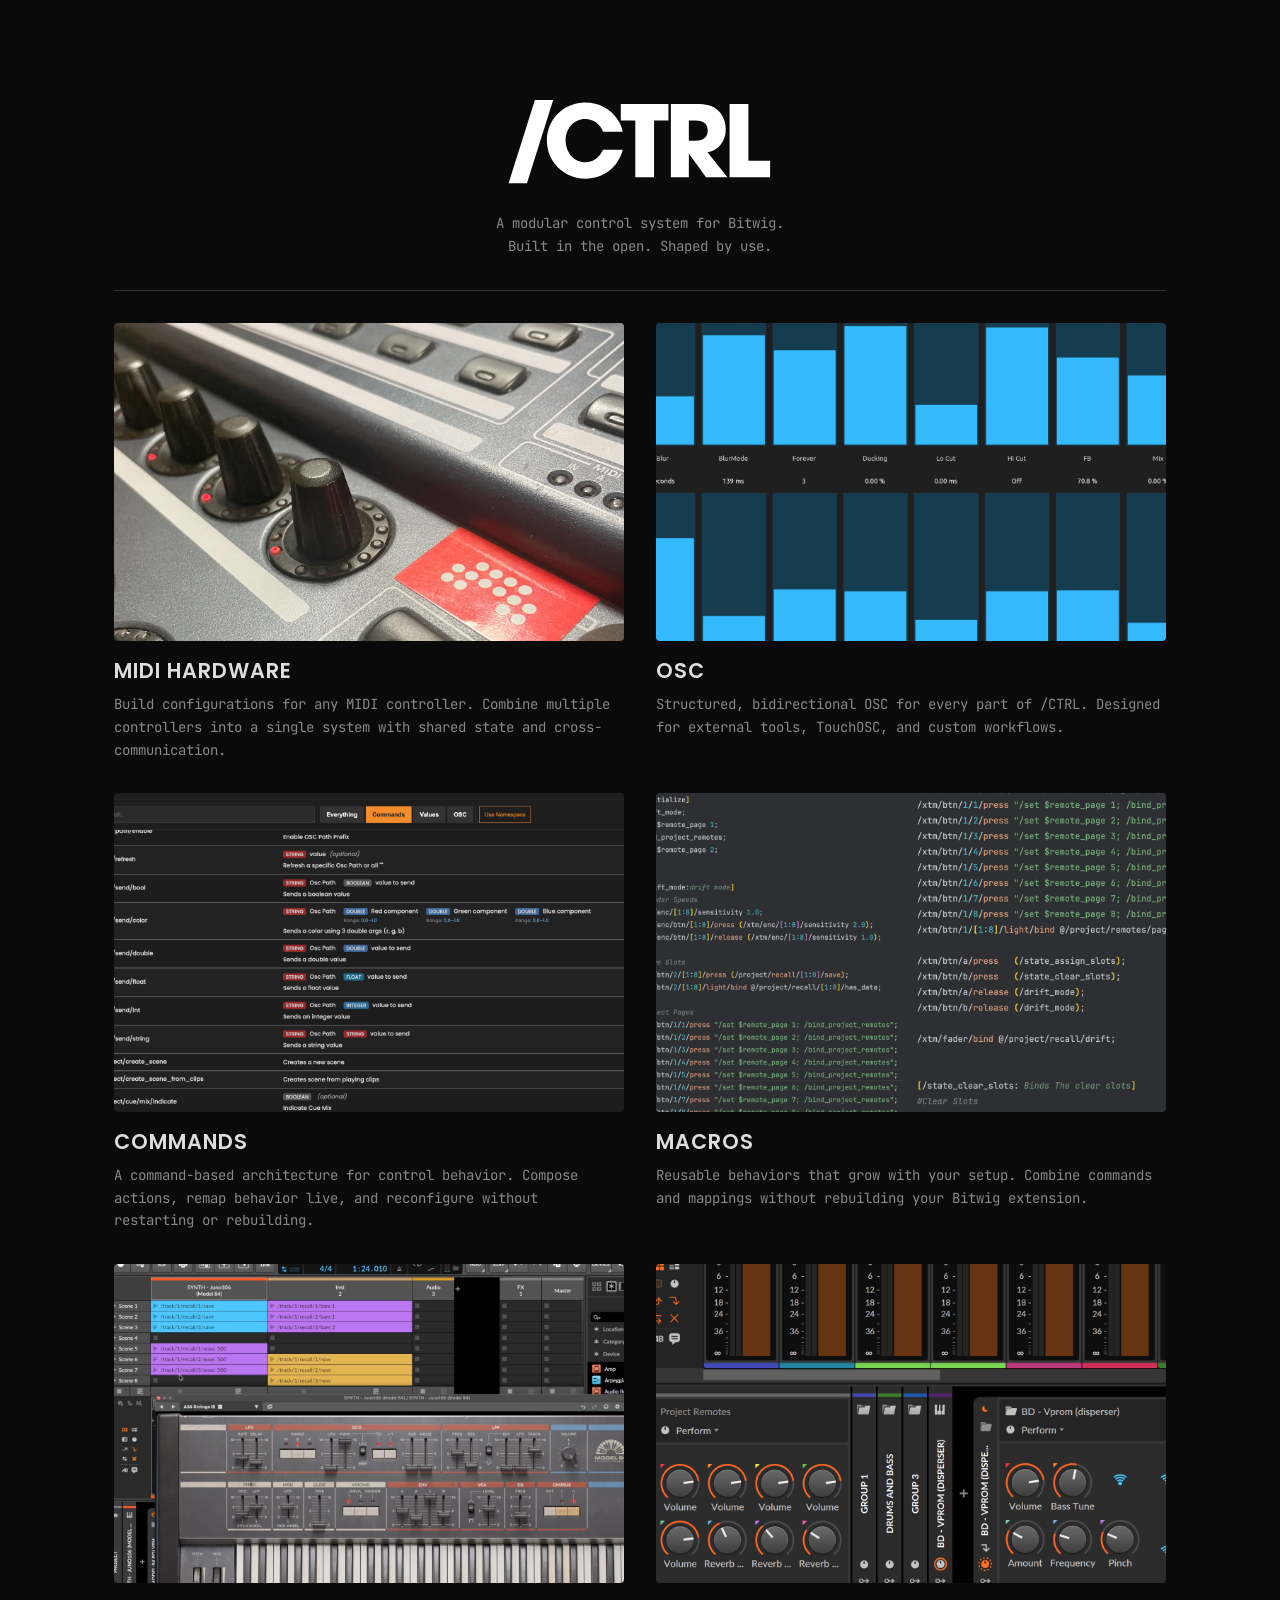
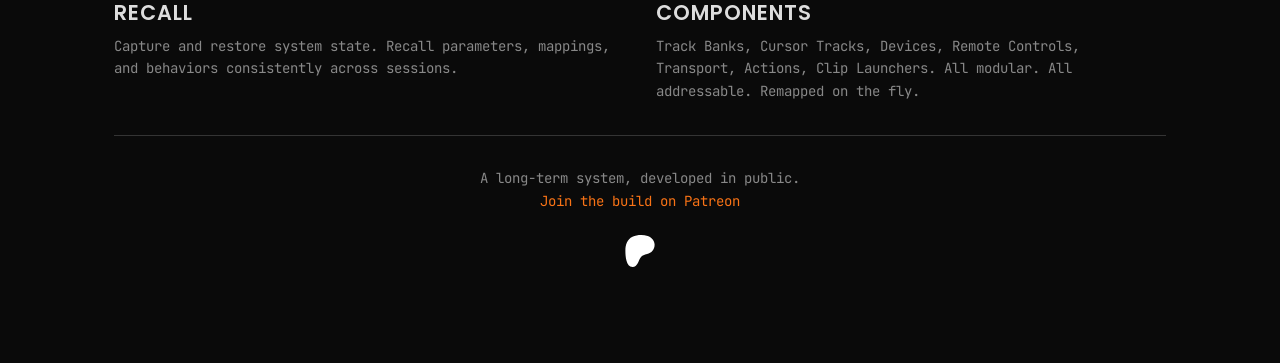
==== docs/index.html @ ca47bbb6 "Move static files to docs folder" ====
<!doctype html>
<html lang="en">
	<head>
		<meta charset="utf-8" />
		<meta name="viewport" content="width=device-width, initial-scale=1" />
		<link rel="preconnect" href="https://fonts.googleapis.com">
		<link rel="preconnect" href="https://fonts.gstatic.com" crossorigin>
		<link href="https://fonts.googleapis.com/css2?family=JetBrains+Mono:wght@400&family=Poppins:wght@400;700&display=swap" rel="stylesheet">
		
		<link href="./_app/immutable/assets/0.BFYLfzS0.css" rel="stylesheet">
		<link rel="modulepreload" href="./_app/immutable/entry/start.B3AaJqUc.js">
		<link rel="modulepreload" href="./_app/immutable/chunks/BJtmKoAq.js">
		<link rel="modulepreload" href="./_app/immutable/chunks/DKyLlUo6.js">
		<link rel="modulepreload" href="./_app/immutable/chunks/ggYbZXJn.js">
		<link rel="modulepreload" href="./_app/immutable/entry/app.CeIWWr6_.js">
		<link rel="modulepreload" href="./_app/immutable/chunks/DOIXGBV0.js">
		<link rel="modulepreload" href="./_app/immutable/chunks/DiFYJr2n.js">
		<link rel="modulepreload" href="./_app/immutable/chunks/CRG0MfNL.js">
		<link rel="modulepreload" href="./_app/immutable/chunks/ClfesHcf.js">
		<link rel="modulepreload" href="./_app/immutable/nodes/0.DWmbIWoF.js">
		<link rel="modulepreload" href="./_app/immutable/chunks/Bo4Nf0_d.js">
		<link rel="modulepreload" href="./_app/immutable/nodes/2.D8qHOzVO.js">
		<link rel="modulepreload" href="./_app/immutable/chunks/l8czJGcT.js"><!--ojxrft--><meta name="description" content="A powerful, modular Bitwig Extension and control system. Build custom MIDI configurations, OSC workflows, and macros. Built in the open."/> <meta name="keywords" content="Bitwig, Bitwig Extension, Bitwig Studio, MIDI, OSC, Controller"/> <meta name="robots" content="index, follow"/> <meta name="theme-color" content="#0a0a0a"/> <link rel="canonical" href="https://slashctrl.io"/> <link rel="icon" href="/favicon.ico" sizes="any"/> <link rel="icon" href="/icon.png" type="image/png"/> <link rel="apple-touch-icon" href="/icon-256.png"/> <link rel="manifest" href="/site.webmanifest"/> <meta property="og:type" content="website"/> <meta property="og:url" content="https://slashctrl.io"/> <meta property="og:title" content="/CTRL — Modular Bitwig Extension &amp; Control System"/> <meta property="og:description" content="A powerful, modular Bitwig Extension and control system. Build custom MIDI configurations, OSC workflows, and macros. Built in the open."/> <meta property="og:image" content="https://slashctrl.io/og-image.png"/> <meta property="og:site_name" content="/CTRL"/> <meta name="twitter:card" content="summary_large_image"/> <meta name="twitter:url" content="https://slashctrl.io"/> <meta name="twitter:title" content="/CTRL — Modular Bitwig Extension &amp; Control System"/> <meta name="twitter:description" content="A powerful, modular Bitwig Extension and control system. Build custom MIDI configurations, OSC workflows, and macros. Built in the open."/> <meta name="twitter:image" content="https://slashctrl.io/og-image.png"/> <!----><script type="application/ld+json">{"@context":"https://schema.org","@type":"SoftwareApplication","name":"/CTRL","url":"https://slashctrl.io","description":"A powerful, modular Bitwig Extension and control system. Build custom MIDI configurations, OSC workflows, and macros. Built in the open.","operatingSystem":"Windows, macOS, Linux","applicationCategory":"MultimediaApplication","softwareVersion":"1.0","keywords":"Bitwig, Bitwig Studio, Bitwig Extension, MIDI Controller, OSC, Music Production","offers":{"@type":"Offer","price":"0","priceCurrency":"USD"}}</script><!----><!----><title>/CTRL — Modular Bitwig Extension &amp; Control System</title>
	</head>
	<body data-sveltekit-preload-data="hover">
		<div style="display: contents"><!--[--><!--[--><!----><!----> <!----><main class="mx-auto min-h-screen max-w-[1600px] py-16"><section class="mx-auto w-full max-w-[1100px] px-6 py-8 text-center"><img src="data:image/svg+xml,%3c?xml%20version='1.0'%20encoding='UTF-8'%20standalone='no'?%3e%3c!DOCTYPE%20svg%20PUBLIC%20'-//W3C//DTD%20SVG%201.1//EN'%20'http://www.w3.org/Graphics/SVG/1.1/DTD/svg11.dtd'%3e%3csvg%20width='100%25'%20height='100%25'%20viewBox='0%200%201934%20660'%20version='1.1'%20xmlns='http://www.w3.org/2000/svg'%20xmlns:xlink='http://www.w3.org/1999/xlink'%20xml:space='preserve'%20xmlns:serif='http://www.serif.com/'%20style='fill-rule:evenodd;clip-rule:evenodd;stroke-linejoin:round;stroke-miterlimit:2;'%3e%3cg%20id='ctrl'%20transform='matrix(1,0,0,1,-155,-762)'%3e%3crect%20x='155'%20y='762'%20width='1934'%20height='660'%20style='fill:none;'/%3e%3cclipPath%20id='_clip1'%3e%3crect%20x='155'%20y='762'%20width='1934'%20height='660'/%3e%3c/clipPath%3e%3cg%20clip-path='url(%23_clip1)'%3e%3cg%20transform='matrix(2.08333,0,0,2.08333,0,-4929.17)'%3e%3cg%20transform='matrix(0.859557,0,0,0.293334,-3982.708595,2731.765971)'%3e%3crect%20x='4720'%20y='0'%20width='1080'%20height='1080'%20style='fill:none;'/%3e%3c/g%3e%3cg%20transform='matrix(1,0,0,1,-4720,2366)'%3e%3cg%20transform='matrix(14.224,0,0,14.224,1420.44,-5709.7)'%3e%3cg%3e%3cg%20transform='matrix(1,0,0,1,3.67081,-0.989088)'%3e%3cpath%20d='M245.176,429.057L240.76,429.057L234.4,449.217L238.84,449.217L245.176,429.057Z'%20style='fill:white;'/%3e%3c/g%3e%3cg%20transform='matrix(1,0,0,1,0.492127,0)'%3e%3cpath%20d='M265.168,440.169L260.416,440.169C259.624,441.921%20258.136,443.169%20256.144,443.169C253.24,443.169%20251.368,440.625%20251.368,437.889C251.368,435.153%20253.24,432.705%20256.12,432.705C258.112,432.705%20259.72,433.977%20260.416,435.801L265.168,435.801C265,434.769%20264.544,433.761%20263.968,432.897C262.192,430.209%20259.36,428.721%20256.144,428.721C250.984,428.721%20246.832,432.705%20246.832,437.913C246.832,443.121%20251.032,447.153%20256.192,447.153C260.488,447.153%20264.136,444.369%20265.168,440.169Z'%20style='fill:white;'/%3e%3c/g%3e%3cpath%20d='M276.712,433.041L276.712,429.057L265.192,429.057L265.192,433.041L268.696,433.041L268.696,446.817L273.232,446.817L273.232,433.041L276.712,433.041Z'%20style='fill:white;'/%3e%3cg%20transform='matrix(1,0,0,1,-0.281216,0)'%3e%3cpath%20d='M291.256,446.817L286.432,440.769C289.24,440.313%20290.848,437.913%20290.848,435.177C290.848,433.329%20290.128,431.505%20288.664,430.329C287.128,429.105%20285.064,429.057%20283.192,429.057L277.576,429.057L277.576,446.817L281.92,446.817L281.92,441.081L281.968,441.081L286.072,446.817L291.256,446.817ZM286.504,435.441C286.504,437.265%20285.232,437.985%20283.528,437.985L281.92,437.985L281.92,433.041L283.576,433.041C285.136,433.041%20286.504,433.689%20286.504,435.441Z'%20style='fill:white;'/%3e%3c/g%3e%3cg%20transform='matrix(1,0,0,1,-0.913951,0)'%3e%3cpath%20d='M302.2,446.817L302.2,442.833L296.944,442.833L296.944,429.057L292.408,429.057L292.408,446.817L302.2,446.817Z'%20style='fill:white;'/%3e%3c/g%3e%3c/g%3e%3c/g%3e%3c/g%3e%3c/g%3e%3c/g%3e%3c/g%3e%3c/svg%3e" alt="/CTRL Logo" class="mx-auto mb-6 h-auto w-[270px]"/> <h1 class="sr-only">/CTRL — Modular Bitwig Extension &amp; Control System</h1> <p class="font-body text-sm leading-relaxed">A modular control system for Bitwig.<br/>Built in the open. Shaped by use.</p><!----></section><!----> <div class="mx-auto max-w-[1100px] px-6"><hr class="border-0 border-t border-brand-text/20"/></div> <section class="mx-auto w-full max-w-[1100px] px-6 py-8 "><div class="grid grid-cols-1 items-start gap-10 sm:grid-cols-2 lg:gap-8"><div class="flex flex-col"><!--[--><div class="mb-4 aspect-16/10 overflow-hidden rounded bg-brand-bg/20"><img src="/_app/immutable/assets/hardware.DzaD0bWJ.png" alt="MIDI Hardware" class="h-full w-full object-cover object-center"/></div><!--]--> <h2 class="mb-2 font-heading text-2xl font-bold uppercase tracking-wider text-brand-text">MIDI Hardware</h2> <p class="font-body text-sm leading-relaxed text-brand-muted">Build configurations for any MIDI controller. Combine multiple controllers into a single system with shared state and cross-communication.</p></div><!----> <div class="flex flex-col"><!--[--><div class="mb-4 aspect-16/10 overflow-hidden rounded bg-brand-bg/20"><img src="/_app/immutable/assets/osc.UuarPjVk.png" alt="OSC" class="h-full w-full object-cover object-center"/></div><!--]--> <h2 class="mb-2 font-heading text-2xl font-bold uppercase tracking-wider text-brand-text">OSC</h2> <p class="font-body text-sm leading-relaxed text-brand-muted">Structured, bidirectional OSC for every part of /CTRL. Designed for external tools, TouchOSC, and custom workflows.</p></div><!----> <div class="flex flex-col"><!--[--><div class="mb-4 aspect-16/10 overflow-hidden rounded bg-brand-bg/20"><img src="/_app/immutable/assets/commands.BCtYHnZm.png" alt="Commands" class="h-full w-full object-cover object-center"/></div><!--]--> <h2 class="mb-2 font-heading text-2xl font-bold uppercase tracking-wider text-brand-text">Commands</h2> <p class="font-body text-sm leading-relaxed text-brand-muted">A command-based architecture for control behavior. Compose actions, remap behavior live, and reconfigure without restarting or rebuilding.</p></div><!----> <div class="flex flex-col"><!--[--><div class="mb-4 aspect-16/10 overflow-hidden rounded bg-brand-bg/20"><img src="/_app/immutable/assets/macros.CGVCI5qG.png" alt="Macros" class="h-full w-full object-cover object-center"/></div><!--]--> <h2 class="mb-2 font-heading text-2xl font-bold uppercase tracking-wider text-brand-text">Macros</h2> <p class="font-body text-sm leading-relaxed text-brand-muted">Reusable behaviors that grow with your setup. Combine commands and mappings without rebuilding your Bitwig extension.</p></div><!----> <div class="flex flex-col"><!--[--><div class="mb-4 aspect-16/10 overflow-hidden rounded bg-brand-bg/20"><img src="/_app/immutable/assets/recall.Bu1Wil9K.png" alt="Recall" class="h-full w-full object-cover object-center"/></div><!--]--> <h2 class="mb-2 font-heading text-2xl font-bold uppercase tracking-wider text-brand-text">Recall</h2> <p class="font-body text-sm leading-relaxed text-brand-muted">Capture and restore system state. Recall parameters, mappings, and behaviors consistently across sessions.</p></div><!----> <div class="flex flex-col"><!--[--><div class="mb-4 aspect-16/10 overflow-hidden rounded bg-brand-bg/20"><img src="/_app/immutable/assets/components.B3CpB1pT.png" alt="Components" class="h-full w-full object-cover object-center"/></div><!--]--> <h2 class="mb-2 font-heading text-2xl font-bold uppercase tracking-wider text-brand-text">Components</h2> <p class="font-body text-sm leading-relaxed text-brand-muted">Track Banks, Cursor Tracks, Devices, Remote Controls, Transport, Actions, Clip Launchers. All modular. All addressable. Remapped on the fly.</p></div><!----></div><!----></section><!----> <div class="mx-auto max-w-[1100px] px-6"><hr class="border-0 border-t border-brand-text/20"/></div> <section class="mx-auto w-full max-w-[1100px] px-6 py-8 text-center"><p class="mb-4 text-sm">A long-term system, developed in public.</p> <a href="https://www.patreon.com/c/slashctrl" target="_blank" rel="noopener noreferrer" class="inline-flex flex-col items-center gap-6 text-sm text-brand-accent transition-opacity hover:opacity-80">Join the build on Patreon <img src="data:image/svg+xml,%3c?xml%20version='1.0'%20encoding='utf-8'?%3e%3c!--%20Generator:%20Adobe%20Illustrator%2027.4.0,%20SVG%20Export%20Plug-In%20.%20SVG%20Version:%206.00%20Build%200)%20--%3e%3csvg%20version='1.1'%20id='Layer_1'%20xmlns='http://www.w3.org/2000/svg'%20xmlns:xlink='http://www.w3.org/1999/xlink'%20x='0px'%20y='0px'%20viewBox='0%200%201080%201080'%20style='enable-background:new%200%200%201080%201080;'%20xml:space='preserve'%3e%3cstyle%20type='text/css'%3e%20.st0{fill:%23FFFFFF;}%20%3c/style%3e%3cpath%20class='st0'%20d='M1033.05,324.45c-0.19-137.9-107.59-250.92-233.6-291.7c-156.48-50.64-362.86-43.3-512.28,27.2%20C106.07,145.41,49.18,332.61,47.06,519.31c-1.74,153.5,13.58,557.79,241.62,560.67c169.44,2.15,194.67-216.18,273.07-321.33%20c55.78-74.81,127.6-95.94,216.01-117.82C929.71,603.22,1033.27,483.3,1033.05,324.45z'/%3e%3c/svg%3e" alt="" class="h-auto w-8"/></a><!----></section><!----></main><!----><!----><!----><!--]--> <!--[!--><!--]--><!--]-->
			
			<script>
				{
					__sveltekit_fs4z3l = {
						base: new URL(".", location).pathname.slice(0, -1)
					};

					const element = document.currentScript.parentElement;

					Promise.all([
						import("./_app/immutable/entry/start.B3AaJqUc.js"),
						import("./_app/immutable/entry/app.CeIWWr6_.js")
					]).then(([kit, app]) => {
						kit.start(app, element, {
							node_ids: [0, 2],
							data: [null,null],
							form: null,
							error: null
						});
					});
				}
			</script>
		</div>
	</body>
</html>
---- docs/_app/immutable/assets/0.BFYLfzS0.css ----
@import"https://fonts.googleapis.com/css2?family=Poppins:wght@400;700&display=swap";@layer components;@layer properties{@supports (((-webkit-hyphens:none)) and (not (margin-trim:inline))) or ((-moz-orient:inline) and (not (color:rgb(from red r g b)))){*,:before,:after,::backdrop{--tw-rotate-x:initial;--tw-rotate-y:initial;--tw-rotate-z:initial;--tw-skew-x:initial;--tw-skew-y:initial;--tw-border-style:solid;--tw-leading:initial;--tw-font-weight:initial;--tw-tracking:initial}}}@layer theme{:root,:host{--font-sans:ui-sans-serif,system-ui,sans-serif,"Apple Color Emoji","Segoe UI Emoji","Segoe UI Symbol","Noto Color Emoji";--font-mono:ui-monospace,SFMono-Regular,Menlo,Monaco,Consolas,"Liberation Mono","Courier New",monospace;--spacing:.25rem;--text-sm:.875rem;--text-sm--line-height:calc(1.25/.875);--text-2xl:1.5rem;--text-2xl--line-height:calc(2/1.5);--font-weight-bold:700;--tracking-wider:.05em;--leading-relaxed:1.625;--default-transition-duration:.15s;--default-transition-timing-function:cubic-bezier(.4,0,.2,1);--default-font-family:var(--font-sans);--default-mono-font-family:var(--font-mono);--color-brand-bg:#0a0a0a;--color-brand-text:#ddd;--color-brand-muted:#888;--color-brand-accent:#f97316;--font-heading:"Poppins",sans-serif;--font-body:"JetBrains Mono",monospace}}@layer base{*,:after,:before,::backdrop{box-sizing:border-box;border:0 solid;margin:0;padding:0}::file-selector-button{box-sizing:border-box;border:0 solid;margin:0;padding:0}html,:host{-webkit-text-size-adjust:100%;tab-size:4;line-height:1.5;font-family:var(--default-font-family,ui-sans-serif,system-ui,sans-serif,"Apple Color Emoji","Segoe UI Emoji","Segoe UI Symbol","Noto Color Emoji");font-feature-settings:var(--default-font-feature-settings,normal);font-variation-settings:var(--default-font-variation-settings,normal);-webkit-tap-highlight-color:transparent}hr{height:0;color:inherit;border-top-width:1px}abbr:where([title]){-webkit-text-decoration:underline dotted;text-decoration:underline dotted}h1,h2,h3,h4,h5,h6{font-size:inherit;font-weight:inherit}a{color:inherit;-webkit-text-decoration:inherit;text-decoration:inherit}b,strong{font-weight:bolder}code,kbd,samp,pre{font-family:var(--default-mono-font-family,ui-monospace,SFMono-Regular,Menlo,Monaco,Consolas,"Liberation Mono","Courier New",monospace);font-feature-settings:var(--default-mono-font-feature-settings,normal);font-variation-settings:var(--default-mono-font-variation-settings,normal);font-size:1em}small{font-size:80%}sub,sup{vertical-align:baseline;font-size:75%;line-height:0;position:relative}sub{bottom:-.25em}sup{top:-.5em}table{text-indent:0;border-color:inherit;border-collapse:collapse}:-moz-focusring{outline:auto}progress{vertical-align:baseline}summary{display:list-item}ol,ul,menu{list-style:none}img,svg,video,canvas,audio,iframe,embed,object{vertical-align:middle;display:block}img,video{max-width:100%;height:auto}button,input,select,optgroup,textarea{font:inherit;font-feature-settings:inherit;font-variation-settings:inherit;letter-spacing:inherit;color:inherit;opacity:1;background-color:#0000;border-radius:0}::file-selector-button{font:inherit;font-feature-settings:inherit;font-variation-settings:inherit;letter-spacing:inherit;color:inherit;opacity:1;background-color:#0000;border-radius:0}:where(select:is([multiple],[size])) optgroup{font-weight:bolder}:where(select:is([multiple],[size])) optgroup option{padding-inline-start:20px}::file-selector-button{margin-inline-end:4px}::placeholder{opacity:1}@supports (not ((-webkit-appearance:-apple-pay-button))) or (contain-intrinsic-size:1px){::placeholder{color:currentColor}@supports (color:color-mix(in lab,red,red)){::placeholder{color:color-mix(in oklab,currentcolor 50%,transparent)}}}textarea{resize:vertical}::-webkit-search-decoration{-webkit-appearance:none}::-webkit-date-and-time-value{min-height:1lh;text-align:inherit}::-webkit-datetime-edit{display:inline-flex}::-webkit-datetime-edit-fields-wrapper{padding:0}::-webkit-datetime-edit{padding-block:0}::-webkit-datetime-edit-year-field{padding-block:0}::-webkit-datetime-edit-month-field{padding-block:0}::-webkit-datetime-edit-day-field{padding-block:0}::-webkit-datetime-edit-hour-field{padding-block:0}::-webkit-datetime-edit-minute-field{padding-block:0}::-webkit-datetime-edit-second-field{padding-block:0}::-webkit-datetime-edit-millisecond-field{padding-block:0}::-webkit-datetime-edit-meridiem-field{padding-block:0}::-webkit-calendar-picker-indicator{line-height:1}:-moz-ui-invalid{box-shadow:none}button,input:where([type=button],[type=reset],[type=submit]){appearance:button}::file-selector-button{appearance:button}::-webkit-inner-spin-button{height:auto}::-webkit-outer-spin-button{height:auto}[hidden]:where(:not([hidden=until-found])){display:none!important}}@layer utilities{.sr-only{clip-path:inset(50%);white-space:nowrap;border-width:0;width:1px;height:1px;margin:-1px;padding:0;position:absolute;overflow:hidden}.static{position:static}.mx-auto{margin-inline:auto}.mb-2{margin-bottom:calc(var(--spacing)*2)}.mb-4{margin-bottom:calc(var(--spacing)*4)}.mb-6{margin-bottom:calc(var(--spacing)*6)}.contents{display:contents}.flex{display:flex}.grid{display:grid}.inline-flex{display:inline-flex}.aspect-16\/10{aspect-ratio:16/10}.h-auto{height:auto}.h-full{height:100%}.min-h-screen{min-height:100vh}.w-8{width:calc(var(--spacing)*8)}.w-\[270px\]{width:270px}.w-full{width:100%}.max-w-\[1100px\]{max-width:1100px}.max-w-\[1600px\]{max-width:1600px}.grow{flex-grow:1}.transform{transform:var(--tw-rotate-x,)var(--tw-rotate-y,)var(--tw-rotate-z,)var(--tw-skew-x,)var(--tw-skew-y,)}.grid-cols-1{grid-template-columns:repeat(1,minmax(0,1fr))}.flex-col{flex-direction:column}.items-center{align-items:center}.items-start{align-items:flex-start}.gap-6{gap:calc(var(--spacing)*6)}.gap-10{gap:calc(var(--spacing)*10)}.overflow-hidden{overflow:hidden}.rounded{border-radius:.25rem}.border-0{border-style:var(--tw-border-style);border-width:0}.border-t{border-top-style:var(--tw-border-style);border-top-width:1px}.border-brand-text\/20{border-color:#ddd3}@supports (color:color-mix(in lab,red,red)){.border-brand-text\/20{border-color:color-mix(in oklab,var(--color-brand-text)20%,transparent)}}.bg-brand-bg\/20{background-color:#0a0a0a33}@supports (color:color-mix(in lab,red,red)){.bg-brand-bg\/20{background-color:color-mix(in oklab,var(--color-brand-bg)20%,transparent)}}.object-cover{object-fit:cover}.object-center{object-position:center}.px-6{padding-inline:calc(var(--spacing)*6)}.py-8{padding-block:calc(var(--spacing)*8)}.py-16{padding-block:calc(var(--spacing)*16)}.text-center{text-align:center}.font-body{font-family:var(--font-body)}.font-heading{font-family:var(--font-heading)}.text-2xl{font-size:var(--text-2xl);line-height:var(--tw-leading,var(--text-2xl--line-height))}.text-sm{font-size:var(--text-sm);line-height:var(--tw-leading,var(--text-sm--line-height))}.leading-relaxed{--tw-leading:var(--leading-relaxed);line-height:var(--leading-relaxed)}.font-bold{--tw-font-weight:var(--font-weight-bold);font-weight:var(--font-weight-bold)}.tracking-wider{--tw-tracking:var(--tracking-wider);letter-spacing:var(--tracking-wider)}.text-brand-accent{color:var(--color-brand-accent)}.text-brand-muted{color:var(--color-brand-muted)}.text-brand-text{color:var(--color-brand-text)}.uppercase{text-transform:uppercase}.transition-opacity{transition-property:opacity;transition-timing-function:var(--tw-ease,var(--default-transition-timing-function));transition-duration:var(--tw-duration,var(--default-transition-duration))}@media(hover:hover){.hover\:opacity-80:hover{opacity:.8}}@media(min-width:40rem){.sm\:grid-cols-2{grid-template-columns:repeat(2,minmax(0,1fr))}}@media(min-width:64rem){.lg\:gap-8{gap:calc(var(--spacing)*8)}}}*{box-sizing:border-box}html{background-color:var(--color-brand-bg);color:var(--color-brand-text);font-family:var(--font-body);color-scheme:dark;font-size:16px;line-height:1.6}::-webkit-scrollbar{width:10px}::-webkit-scrollbar-track{background:var(--color-brand-bg)}::-webkit-scrollbar-thumb{border:2px solid var(--color-brand-bg);background:#333;border-radius:10px}::-webkit-scrollbar-thumb:hover{background:var(--color-brand-accent)}body{min-height:100vh;margin:0;padding:0}h1,h2,h3{font-family:var(--font-heading);color:var(--color-brand-text);margin:0 0 .5rem;font-weight:600}h1{font-size:2rem}h2{font-size:1.3rem}.subheading{font-family:var(--font-heading);color:var(--color-brand-muted);font-size:.8rem;font-weight:400}p{font-family:var(--font-body);color:var(--color-brand-muted);margin:0;font-size:.875rem}a{font-family:var(--font-body);color:var(--color-brand-accent);text-decoration:none;transition:opacity .2s}a:hover{opacity:.8}@property --tw-rotate-x{syntax:"*";inherits:false}@property --tw-rotate-y{syntax:"*";inherits:false}@property --tw-rotate-z{syntax:"*";inherits:false}@property --tw-skew-x{syntax:"*";inherits:false}@property --tw-skew-y{syntax:"*";inherits:false}@property --tw-border-style{syntax:"*";inherits:false;initial-value:solid}@property --tw-leading{syntax:"*";inherits:false}@property --tw-font-weight{syntax:"*";inherits:false}@property --tw-tracking{syntax:"*";inherits:false}
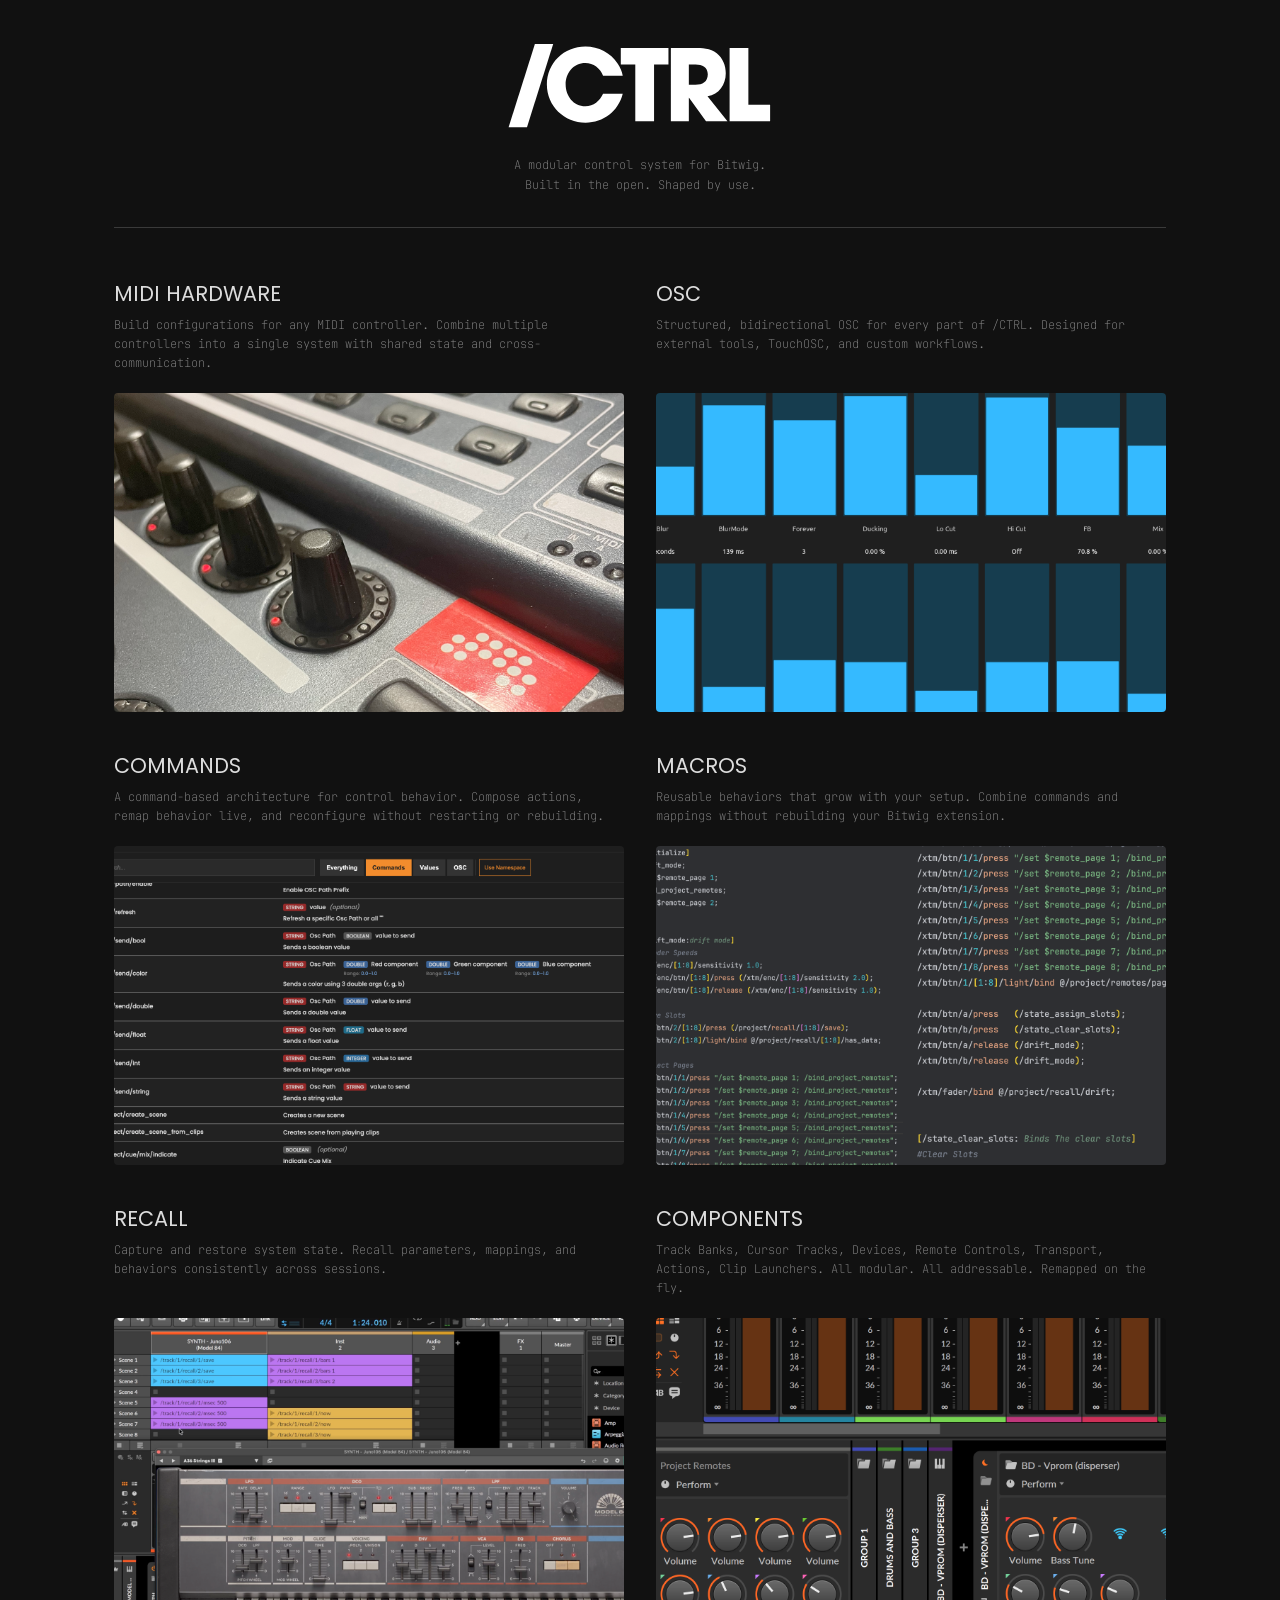
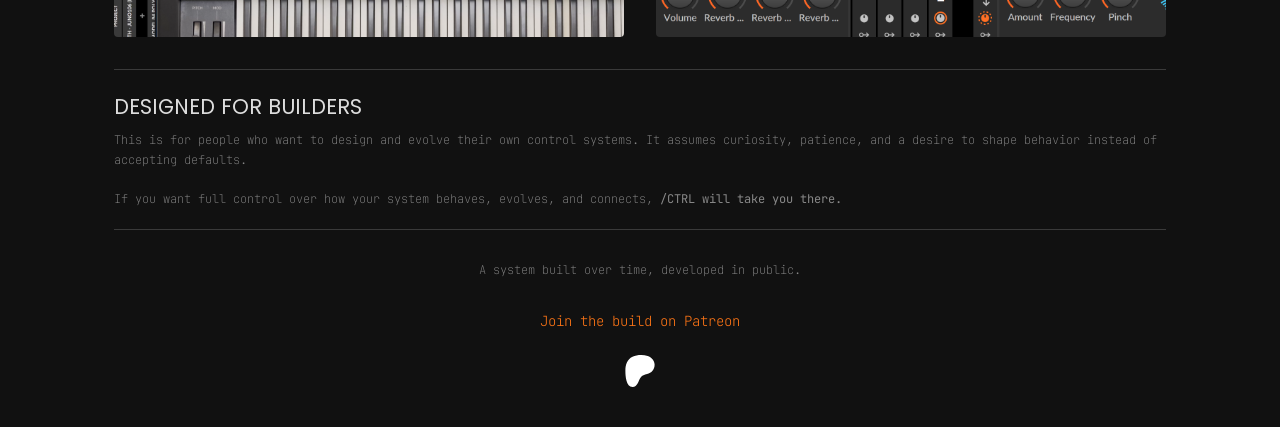
==== commit 4a2f1345: "Update site" ====
--- a/docs/index.html
+++ b/docs/index.html
@@ -7,35 +7,36 @@
 		<link rel="preconnect" href="https://fonts.gstatic.com" crossorigin>
 		<link href="https://fonts.googleapis.com/css2?family=JetBrains+Mono:wght@400&family=Poppins:wght@400;700&display=swap" rel="stylesheet">
 		
-		<link href="./_app/immutable/assets/0.BFYLfzS0.css" rel="stylesheet">
-		<link rel="modulepreload" href="./_app/immutable/entry/start.B3AaJqUc.js">
-		<link rel="modulepreload" href="./_app/immutable/chunks/BJtmKoAq.js">
-		<link rel="modulepreload" href="./_app/immutable/chunks/DKyLlUo6.js">
-		<link rel="modulepreload" href="./_app/immutable/chunks/ggYbZXJn.js">
-		<link rel="modulepreload" href="./_app/immutable/entry/app.CeIWWr6_.js">
-		<link rel="modulepreload" href="./_app/immutable/chunks/DOIXGBV0.js">
-		<link rel="modulepreload" href="./_app/immutable/chunks/DiFYJr2n.js">
-		<link rel="modulepreload" href="./_app/immutable/chunks/CRG0MfNL.js">
-		<link rel="modulepreload" href="./_app/immutable/chunks/ClfesHcf.js">
-		<link rel="modulepreload" href="./_app/immutable/nodes/0.DWmbIWoF.js">
-		<link rel="modulepreload" href="./_app/immutable/chunks/Bo4Nf0_d.js">
-		<link rel="modulepreload" href="./_app/immutable/nodes/2.D8qHOzVO.js">
-		<link rel="modulepreload" href="./_app/immutable/chunks/l8czJGcT.js"><!--ojxrft--><meta name="description" content="A powerful, modular Bitwig Extension and control system. Build custom MIDI configurations, OSC workflows, and macros. Built in the open."/> <meta name="keywords" content="Bitwig, Bitwig Extension, Bitwig Studio, MIDI, OSC, Controller"/> <meta name="robots" content="index, follow"/> <meta name="theme-color" content="#0a0a0a"/> <link rel="canonical" href="https://slashctrl.io"/> <link rel="icon" href="/favicon.ico" sizes="any"/> <link rel="icon" href="/icon.png" type="image/png"/> <link rel="apple-touch-icon" href="/icon-256.png"/> <link rel="manifest" href="/site.webmanifest"/> <meta property="og:type" content="website"/> <meta property="og:url" content="https://slashctrl.io"/> <meta property="og:title" content="/CTRL — Modular Bitwig Extension &amp; Control System"/> <meta property="og:description" content="A powerful, modular Bitwig Extension and control system. Build custom MIDI configurations, OSC workflows, and macros. Built in the open."/> <meta property="og:image" content="https://slashctrl.io/og-image.png"/> <meta property="og:site_name" content="/CTRL"/> <meta name="twitter:card" content="summary_large_image"/> <meta name="twitter:url" content="https://slashctrl.io"/> <meta name="twitter:title" content="/CTRL — Modular Bitwig Extension &amp; Control System"/> <meta name="twitter:description" content="A powerful, modular Bitwig Extension and control system. Build custom MIDI configurations, OSC workflows, and macros. Built in the open."/> <meta name="twitter:image" content="https://slashctrl.io/og-image.png"/> <!----><script type="application/ld+json">{"@context":"https://schema.org","@type":"SoftwareApplication","name":"/CTRL","url":"https://slashctrl.io","description":"A powerful, modular Bitwig Extension and control system. Build custom MIDI configurations, OSC workflows, and macros. Built in the open.","operatingSystem":"Windows, macOS, Linux","applicationCategory":"MultimediaApplication","softwareVersion":"1.0","keywords":"Bitwig, Bitwig Studio, Bitwig Extension, MIDI Controller, OSC, Music Production","offers":{"@type":"Offer","price":"0","priceCurrency":"USD"}}</script><!----><!----><title>/CTRL — Modular Bitwig Extension &amp; Control System</title>
+		<link href="./_app/immutable/assets/0.DY-80MP5.css" rel="stylesheet">
+		<link rel="modulepreload" href="./_app/immutable/entry/start.eTbQJSJJ.js">
+		<link rel="modulepreload" href="./_app/immutable/chunks/CTUNSFbz.js">
+		<link rel="modulepreload" href="./_app/immutable/chunks/NoLwIR5m.js">
+		<link rel="modulepreload" href="./_app/immutable/chunks/FmPlPbC_.js">
+		<link rel="modulepreload" href="./_app/immutable/entry/app.i_gn7NRt.js">
+		<link rel="modulepreload" href="./_app/immutable/chunks/oYppha5U.js">
+		<link rel="modulepreload" href="./_app/immutable/chunks/DLFKDGEV.js">
+		<link rel="modulepreload" href="./_app/immutable/chunks/LdeYL2Dk.js">
+		<link rel="modulepreload" href="./_app/immutable/chunks/CLUBxDy8.js">
+		<link rel="modulepreload" href="./_app/immutable/nodes/0.DIHkutra.js">
+		<link rel="modulepreload" href="./_app/immutable/chunks/CVk877dJ.js">
+		<link rel="modulepreload" href="./_app/immutable/nodes/2.BsrOlhVW.js">
+		<link rel="modulepreload" href="./_app/immutable/chunks/B59KxpU3.js"><!--ojxrft--><meta name="description" content="A powerful, modular Bitwig Extension and control system. Build custom MIDI configurations, OSC workflows, and macros. Built in the open."/> <meta name="keywords" content="Bitwig, Bitwig Extension, Bitwig Studio, MIDI, OSC, Controller"/> <meta name="robots" content="index, follow"/> <meta name="theme-color" content="#0a0a0a"/> <link rel="canonical" href="https://slashctrl.io"/> <link rel="icon" href="/favicon.ico" sizes="any"/> <link rel="icon" href="/icon.png" type="image/png"/> <link rel="apple-touch-icon" href="/icon-256.png"/> <link rel="manifest" href="/site.webmanifest"/> <meta property="og:type" content="website"/> <meta property="og:url" content="https://slashctrl.io"/> <meta property="og:title" content="/CTRL — Modular Bitwig Extension &amp; Control System"/> <meta property="og:description" content="A powerful, modular Bitwig Extension and control system. Build custom MIDI configurations, OSC workflows, and macros. Built in the open."/> <meta property="og:image" content="https://slashctrl.io/og-image.png"/> <meta property="og:site_name" content="/CTRL"/> <meta name="twitter:card" content="summary_large_image"/> <meta name="twitter:url" content="https://slashctrl.io"/> <meta name="twitter:title" content="/CTRL — Modular Bitwig Extension &amp; Control System"/> <meta name="twitter:description" content="A powerful, modular Bitwig Extension and control system. Build custom MIDI configurations, OSC workflows, and macros. Built in the open."/> <meta name="twitter:image" content="https://slashctrl.io/og-image.png"/> <!----><script type="application/ld+json">{"@context":"https://schema.org","@type":"SoftwareApplication","name":"/CTRL","url":"https://slashctrl.io","description":"A powerful, modular Bitwig Extension and control system. Build custom MIDI configurations, OSC workflows, and macros. Built in the open.","operatingSystem":"Windows, macOS, Linux","applicationCategory":"MultimediaApplication","softwareVersion":"1.0","keywords":"Bitwig, Bitwig Studio, Bitwig Extension, MIDI Controller, OSC, Music Production","offers":{"@type":"Offer","price":"0","priceCurrency":"USD"}}</script><!----><!----><title>/CTRL — Modular Bitwig Extension &amp; Control System</title>
 	</head>
 	<body data-sveltekit-preload-data="hover">
-		<div style="display: contents"><!--[--><!--[--><!----><!----> <!----><main class="mx-auto min-h-screen max-w-[1600px] py-16"><section class="mx-auto w-full max-w-[1100px] px-6 py-8 text-center"><img src="data:image/svg+xml,%3c?xml%20version='1.0'%20encoding='UTF-8'%20standalone='no'?%3e%3c!DOCTYPE%20svg%20PUBLIC%20'-//W3C//DTD%20SVG%201.1//EN'%20'http://www.w3.org/Graphics/SVG/1.1/DTD/svg11.dtd'%3e%3csvg%20width='100%25'%20height='100%25'%20viewBox='0%200%201934%20660'%20version='1.1'%20xmlns='http://www.w3.org/2000/svg'%20xmlns:xlink='http://www.w3.org/1999/xlink'%20xml:space='preserve'%20xmlns:serif='http://www.serif.com/'%20style='fill-rule:evenodd;clip-rule:evenodd;stroke-linejoin:round;stroke-miterlimit:2;'%3e%3cg%20id='ctrl'%20transform='matrix(1,0,0,1,-155,-762)'%3e%3crect%20x='155'%20y='762'%20width='1934'%20height='660'%20style='fill:none;'/%3e%3cclipPath%20id='_clip1'%3e%3crect%20x='155'%20y='762'%20width='1934'%20height='660'/%3e%3c/clipPath%3e%3cg%20clip-path='url(%23_clip1)'%3e%3cg%20transform='matrix(2.08333,0,0,2.08333,0,-4929.17)'%3e%3cg%20transform='matrix(0.859557,0,0,0.293334,-3982.708595,2731.765971)'%3e%3crect%20x='4720'%20y='0'%20width='1080'%20height='1080'%20style='fill:none;'/%3e%3c/g%3e%3cg%20transform='matrix(1,0,0,1,-4720,2366)'%3e%3cg%20transform='matrix(14.224,0,0,14.224,1420.44,-5709.7)'%3e%3cg%3e%3cg%20transform='matrix(1,0,0,1,3.67081,-0.989088)'%3e%3cpath%20d='M245.176,429.057L240.76,429.057L234.4,449.217L238.84,449.217L245.176,429.057Z'%20style='fill:white;'/%3e%3c/g%3e%3cg%20transform='matrix(1,0,0,1,0.492127,0)'%3e%3cpath%20d='M265.168,440.169L260.416,440.169C259.624,441.921%20258.136,443.169%20256.144,443.169C253.24,443.169%20251.368,440.625%20251.368,437.889C251.368,435.153%20253.24,432.705%20256.12,432.705C258.112,432.705%20259.72,433.977%20260.416,435.801L265.168,435.801C265,434.769%20264.544,433.761%20263.968,432.897C262.192,430.209%20259.36,428.721%20256.144,428.721C250.984,428.721%20246.832,432.705%20246.832,437.913C246.832,443.121%20251.032,447.153%20256.192,447.153C260.488,447.153%20264.136,444.369%20265.168,440.169Z'%20style='fill:white;'/%3e%3c/g%3e%3cpath%20d='M276.712,433.041L276.712,429.057L265.192,429.057L265.192,433.041L268.696,433.041L268.696,446.817L273.232,446.817L273.232,433.041L276.712,433.041Z'%20style='fill:white;'/%3e%3cg%20transform='matrix(1,0,0,1,-0.281216,0)'%3e%3cpath%20d='M291.256,446.817L286.432,440.769C289.24,440.313%20290.848,437.913%20290.848,435.177C290.848,433.329%20290.128,431.505%20288.664,430.329C287.128,429.105%20285.064,429.057%20283.192,429.057L277.576,429.057L277.576,446.817L281.92,446.817L281.92,441.081L281.968,441.081L286.072,446.817L291.256,446.817ZM286.504,435.441C286.504,437.265%20285.232,437.985%20283.528,437.985L281.92,437.985L281.92,433.041L283.576,433.041C285.136,433.041%20286.504,433.689%20286.504,435.441Z'%20style='fill:white;'/%3e%3c/g%3e%3cg%20transform='matrix(1,0,0,1,-0.913951,0)'%3e%3cpath%20d='M302.2,446.817L302.2,442.833L296.944,442.833L296.944,429.057L292.408,429.057L292.408,446.817L302.2,446.817Z'%20style='fill:white;'/%3e%3c/g%3e%3c/g%3e%3c/g%3e%3c/g%3e%3c/g%3e%3c/g%3e%3c/g%3e%3c/svg%3e" alt="/CTRL Logo" class="mx-auto mb-6 h-auto w-[270px]"/> <h1 class="sr-only">/CTRL — Modular Bitwig Extension &amp; Control System</h1> <p class="font-body text-sm leading-relaxed">A modular control system for Bitwig.<br/>Built in the open. Shaped by use.</p><!----></section><!----> <div class="mx-auto max-w-[1100px] px-6"><hr class="border-0 border-t border-brand-text/20"/></div> <section class="mx-auto w-full max-w-[1100px] px-6 py-8 "><div class="grid grid-cols-1 items-start gap-10 sm:grid-cols-2 lg:gap-8"><div class="flex flex-col"><!--[--><div class="mb-4 aspect-16/10 overflow-hidden rounded bg-brand-bg/20"><img src="/_app/immutable/assets/hardware.DzaD0bWJ.png" alt="MIDI Hardware" class="h-full w-full object-cover object-center"/></div><!--]--> <h2 class="mb-2 font-heading text-2xl font-bold uppercase tracking-wider text-brand-text">MIDI Hardware</h2> <p class="font-body text-sm leading-relaxed text-brand-muted">Build configurations for any MIDI controller. Combine multiple controllers into a single system with shared state and cross-communication.</p></div><!----> <div class="flex flex-col"><!--[--><div class="mb-4 aspect-16/10 overflow-hidden rounded bg-brand-bg/20"><img src="/_app/immutable/assets/osc.UuarPjVk.png" alt="OSC" class="h-full w-full object-cover object-center"/></div><!--]--> <h2 class="mb-2 font-heading text-2xl font-bold uppercase tracking-wider text-brand-text">OSC</h2> <p class="font-body text-sm leading-relaxed text-brand-muted">Structured, bidirectional OSC for every part of /CTRL. Designed for external tools, TouchOSC, and custom workflows.</p></div><!----> <div class="flex flex-col"><!--[--><div class="mb-4 aspect-16/10 overflow-hidden rounded bg-brand-bg/20"><img src="/_app/immutable/assets/commands.BCtYHnZm.png" alt="Commands" class="h-full w-full object-cover object-center"/></div><!--]--> <h2 class="mb-2 font-heading text-2xl font-bold uppercase tracking-wider text-brand-text">Commands</h2> <p class="font-body text-sm leading-relaxed text-brand-muted">A command-based architecture for control behavior. Compose actions, remap behavior live, and reconfigure without restarting or rebuilding.</p></div><!----> <div class="flex flex-col"><!--[--><div class="mb-4 aspect-16/10 overflow-hidden rounded bg-brand-bg/20"><img src="/_app/immutable/assets/macros.CGVCI5qG.png" alt="Macros" class="h-full w-full object-cover object-center"/></div><!--]--> <h2 class="mb-2 font-heading text-2xl font-bold uppercase tracking-wider text-brand-text">Macros</h2> <p class="font-body text-sm leading-relaxed text-brand-muted">Reusable behaviors that grow with your setup. Combine commands and mappings without rebuilding your Bitwig extension.</p></div><!----> <div class="flex flex-col"><!--[--><div class="mb-4 aspect-16/10 overflow-hidden rounded bg-brand-bg/20"><img src="/_app/immutable/assets/recall.Bu1Wil9K.png" alt="Recall" class="h-full w-full object-cover object-center"/></div><!--]--> <h2 class="mb-2 font-heading text-2xl font-bold uppercase tracking-wider text-brand-text">Recall</h2> <p class="font-body text-sm leading-relaxed text-brand-muted">Capture and restore system state. Recall parameters, mappings, and behaviors consistently across sessions.</p></div><!----> <div class="flex flex-col"><!--[--><div class="mb-4 aspect-16/10 overflow-hidden rounded bg-brand-bg/20"><img src="/_app/immutable/assets/components.B3CpB1pT.png" alt="Components" class="h-full w-full object-cover object-center"/></div><!--]--> <h2 class="mb-2 font-heading text-2xl font-bold uppercase tracking-wider text-brand-text">Components</h2> <p class="font-body text-sm leading-relaxed text-brand-muted">Track Banks, Cursor Tracks, Devices, Remote Controls, Transport, Actions, Clip Launchers. All modular. All addressable. Remapped on the fly.</p></div><!----></div><!----></section><!----> <div class="mx-auto max-w-[1100px] px-6"><hr class="border-0 border-t border-brand-text/20"/></div> <section class="mx-auto w-full max-w-[1100px] px-6 py-8 text-center"><p class="mb-4 text-sm">A long-term system, developed in public.</p> <a href="https://www.patreon.com/c/slashctrl" target="_blank" rel="noopener noreferrer" class="inline-flex flex-col items-center gap-6 text-sm text-brand-accent transition-opacity hover:opacity-80">Join the build on Patreon <img src="data:image/svg+xml,%3c?xml%20version='1.0'%20encoding='utf-8'?%3e%3c!--%20Generator:%20Adobe%20Illustrator%2027.4.0,%20SVG%20Export%20Plug-In%20.%20SVG%20Version:%206.00%20Build%200)%20--%3e%3csvg%20version='1.1'%20id='Layer_1'%20xmlns='http://www.w3.org/2000/svg'%20xmlns:xlink='http://www.w3.org/1999/xlink'%20x='0px'%20y='0px'%20viewBox='0%200%201080%201080'%20style='enable-background:new%200%200%201080%201080;'%20xml:space='preserve'%3e%3cstyle%20type='text/css'%3e%20.st0{fill:%23FFFFFF;}%20%3c/style%3e%3cpath%20class='st0'%20d='M1033.05,324.45c-0.19-137.9-107.59-250.92-233.6-291.7c-156.48-50.64-362.86-43.3-512.28,27.2%20C106.07,145.41,49.18,332.61,47.06,519.31c-1.74,153.5,13.58,557.79,241.62,560.67c169.44,2.15,194.67-216.18,273.07-321.33%20c55.78-74.81,127.6-95.94,216.01-117.82C929.71,603.22,1033.27,483.3,1033.05,324.45z'/%3e%3c/svg%3e" alt="" class="h-auto w-8"/></a><!----></section><!----></main><!----><!----><!----><!--]--> <!--[!--><!--]--><!--]-->
+		<div style="display: contents"><!--[--><!--[--><!----><!----> <!----><main class="mx-auto min-h-screen max-w-[1600px] py-2"><section class="mx-auto w-full max-w-[1100px] px-6 py-8 text-center"><img src="data:image/svg+xml,%3c?xml%20version='1.0'%20encoding='UTF-8'%20standalone='no'?%3e%3c!DOCTYPE%20svg%20PUBLIC%20'-//W3C//DTD%20SVG%201.1//EN'%20'http://www.w3.org/Graphics/SVG/1.1/DTD/svg11.dtd'%3e%3csvg%20width='100%25'%20height='100%25'%20viewBox='0%200%201934%20660'%20version='1.1'%20xmlns='http://www.w3.org/2000/svg'%20xmlns:xlink='http://www.w3.org/1999/xlink'%20xml:space='preserve'%20xmlns:serif='http://www.serif.com/'%20style='fill-rule:evenodd;clip-rule:evenodd;stroke-linejoin:round;stroke-miterlimit:2;'%3e%3cg%20id='ctrl'%20transform='matrix(1,0,0,1,-155,-762)'%3e%3crect%20x='155'%20y='762'%20width='1934'%20height='660'%20style='fill:none;'/%3e%3cclipPath%20id='_clip1'%3e%3crect%20x='155'%20y='762'%20width='1934'%20height='660'/%3e%3c/clipPath%3e%3cg%20clip-path='url(%23_clip1)'%3e%3cg%20transform='matrix(2.08333,0,0,2.08333,0,-4929.17)'%3e%3cg%20transform='matrix(0.859557,0,0,0.293334,-3982.708595,2731.765971)'%3e%3crect%20x='4720'%20y='0'%20width='1080'%20height='1080'%20style='fill:none;'/%3e%3c/g%3e%3cg%20transform='matrix(1,0,0,1,-4720,2366)'%3e%3cg%20transform='matrix(14.224,0,0,14.224,1420.44,-5709.7)'%3e%3cg%3e%3cg%20transform='matrix(1,0,0,1,3.67081,-0.989088)'%3e%3cpath%20d='M245.176,429.057L240.76,429.057L234.4,449.217L238.84,449.217L245.176,429.057Z'%20style='fill:white;'/%3e%3c/g%3e%3cg%20transform='matrix(1,0,0,1,0.492127,0)'%3e%3cpath%20d='M265.168,440.169L260.416,440.169C259.624,441.921%20258.136,443.169%20256.144,443.169C253.24,443.169%20251.368,440.625%20251.368,437.889C251.368,435.153%20253.24,432.705%20256.12,432.705C258.112,432.705%20259.72,433.977%20260.416,435.801L265.168,435.801C265,434.769%20264.544,433.761%20263.968,432.897C262.192,430.209%20259.36,428.721%20256.144,428.721C250.984,428.721%20246.832,432.705%20246.832,437.913C246.832,443.121%20251.032,447.153%20256.192,447.153C260.488,447.153%20264.136,444.369%20265.168,440.169Z'%20style='fill:white;'/%3e%3c/g%3e%3cpath%20d='M276.712,433.041L276.712,429.057L265.192,429.057L265.192,433.041L268.696,433.041L268.696,446.817L273.232,446.817L273.232,433.041L276.712,433.041Z'%20style='fill:white;'/%3e%3cg%20transform='matrix(1,0,0,1,-0.281216,0)'%3e%3cpath%20d='M291.256,446.817L286.432,440.769C289.24,440.313%20290.848,437.913%20290.848,435.177C290.848,433.329%20290.128,431.505%20288.664,430.329C287.128,429.105%20285.064,429.057%20283.192,429.057L277.576,429.057L277.576,446.817L281.92,446.817L281.92,441.081L281.968,441.081L286.072,446.817L291.256,446.817ZM286.504,435.441C286.504,437.265%20285.232,437.985%20283.528,437.985L281.92,437.985L281.92,433.041L283.576,433.041C285.136,433.041%20286.504,433.689%20286.504,435.441Z'%20style='fill:white;'/%3e%3c/g%3e%3cg%20transform='matrix(1,0,0,1,-0.913951,0)'%3e%3cpath%20d='M302.2,446.817L302.2,442.833L296.944,442.833L296.944,429.057L292.408,429.057L292.408,446.817L302.2,446.817Z'%20style='fill:white;'/%3e%3c/g%3e%3c/g%3e%3c/g%3e%3c/g%3e%3c/g%3e%3c/g%3e%3c/g%3e%3c/svg%3e" alt="/CTRL Logo" class="mx-auto mb-6 h-auto w-[270px]"/> <h1 class="sr-only">/CTRL — Modular Bitwig Extension &amp; Control System</h1> <p class="font-body text-sm leading-relaxed">A modular control system for Bitwig.<br/>Built in the open. Shaped by use.</p><!----></section><!----> <div class="mx-auto max-w-[1100px] px-6"><hr class="border-0 border-t border-brand-text/20"/></div> <section class="mx-auto w-full max-w-[1100px] px-6 py-8 "><div class="grid grid-cols-1 gap-x-10 gap-y-5 sm:grid-cols-2 sm:grid-rows-[auto_auto_auto_auto_auto_auto] lg:gap-x-8"><div class="grid grid-rows-subgrid row-span-2"><div class="flex flex-col"><h2 class="pt-5 font-heading text-2xl uppercase text-brand-text">MIDI Hardware</h2> <p class="font-body text-brand-muted">Build configurations for any MIDI controller. Combine multiple controllers into a single system with shared state and cross-communication.</p></div> <!--[--><div class="aspect-16/10 overflow-hidden rounded bg-brand-bg/20"><img src="/_app/immutable/assets/hardware.DzaD0bWJ.png" alt="MIDI Hardware" class="h-full w-full object-cover object-center"/></div><!--]--></div><!----> <div class="grid grid-rows-subgrid row-span-2"><div class="flex flex-col"><h2 class="pt-5 font-heading text-2xl uppercase text-brand-text">OSC</h2> <p class="font-body text-brand-muted">Structured, bidirectional OSC for every part of /CTRL. Designed for external tools, TouchOSC, and custom workflows.</p></div> <!--[--><div class="aspect-16/10 overflow-hidden rounded bg-brand-bg/20"><img src="/_app/immutable/assets/osc.UuarPjVk.png" alt="OSC" class="h-full w-full object-cover object-center"/></div><!--]--></div><!----> <div class="grid grid-rows-subgrid row-span-2"><div class="flex flex-col"><h2 class="pt-5 font-heading text-2xl uppercase text-brand-text">Commands</h2> <p class="font-body text-brand-muted">A command-based architecture for control behavior. Compose actions, remap behavior live, and reconfigure without restarting or rebuilding.</p></div> <!--[--><div class="aspect-16/10 overflow-hidden rounded bg-brand-bg/20"><img src="/_app/immutable/assets/commands.BCtYHnZm.png" alt="Commands" class="h-full w-full object-cover object-center"/></div><!--]--></div><!----> <div class="grid grid-rows-subgrid row-span-2"><div class="flex flex-col"><h2 class="pt-5 font-heading text-2xl uppercase text-brand-text">Macros</h2> <p class="font-body text-brand-muted">Reusable behaviors that grow with your setup. Combine commands and mappings without rebuilding your Bitwig extension.</p></div> <!--[--><div class="aspect-16/10 overflow-hidden rounded bg-brand-bg/20"><img src="/_app/immutable/assets/macros.CGVCI5qG.png" alt="Macros" class="h-full w-full object-cover object-center"/></div><!--]--></div><!----> <div class="grid grid-rows-subgrid row-span-2"><div class="flex flex-col"><h2 class="pt-5 font-heading text-2xl uppercase text-brand-text">Recall</h2> <p class="font-body text-brand-muted">Capture and restore system state. Recall parameters, mappings, and behaviors consistently across sessions.</p></div> <!--[--><div class="aspect-16/10 overflow-hidden rounded bg-brand-bg/20"><img src="/_app/immutable/assets/recall.Bu1Wil9K.png" alt="Recall" class="h-full w-full object-cover object-center"/></div><!--]--></div><!----> <div class="grid grid-rows-subgrid row-span-2"><div class="flex flex-col"><h2 class="pt-5 font-heading text-2xl uppercase text-brand-text">Components</h2> <p class="font-body text-brand-muted">Track Banks, Cursor Tracks, Devices, Remote Controls, Transport, Actions, Clip Launchers. All modular. All addressable. Remapped on the fly.</p></div> <!--[--><div class="aspect-16/10 overflow-hidden rounded bg-brand-bg/20"><img src="/_app/immutable/assets/components.B3CpB1pT.png" alt="Components" class="h-full w-full object-cover object-center"/></div><!--]--></div><!----></div><!----></section><!----> <div class="mx-auto max-w-[1100px] px-6"><hr class="border-0 border-t border-brand-text/20"/></div> <div class="mx-auto max-w-[1100px] px-6 p-5"><h2>DESIGNED FOR BUILDERS</h2> <p>This is for people who want to design and evolve their own control systems.
+It assumes curiosity, patience, and a desire to shape behavior instead of accepting defaults.</p> <p class="pt-5">If you want full control over how your system behaves, evolves, and connects, <b>/CTRL will take you there.</b></p></div> <div class="mx-auto max-w-[1100px] px-6"><hr class="border-0 border-t border-brand-text/20"/></div> <section class="mx-auto w-full max-w-[1100px] px-6 py-8 text-center"><p class="mb-4 text-sm">A system built over time, developed in public.</p> <a href="https://www.patreon.com/c/slashctrl" target="_blank" rel="noopener noreferrer" class="inline-flex flex-col items-center gap-6 text-sm text-brand-accent transition-opacity hover:opacity-80"><div class="mt-4">Join the build on Patreon</div> <img src="data:image/svg+xml,%3c?xml%20version='1.0'%20encoding='utf-8'?%3e%3c!--%20Generator:%20Adobe%20Illustrator%2027.4.0,%20SVG%20Export%20Plug-In%20.%20SVG%20Version:%206.00%20Build%200)%20--%3e%3csvg%20version='1.1'%20id='Layer_1'%20xmlns='http://www.w3.org/2000/svg'%20xmlns:xlink='http://www.w3.org/1999/xlink'%20x='0px'%20y='0px'%20viewBox='0%200%201080%201080'%20style='enable-background:new%200%200%201080%201080;'%20xml:space='preserve'%3e%3cstyle%20type='text/css'%3e%20.st0{fill:%23FFFFFF;}%20%3c/style%3e%3cpath%20class='st0'%20d='M1033.05,324.45c-0.19-137.9-107.59-250.92-233.6-291.7c-156.48-50.64-362.86-43.3-512.28,27.2%20C106.07,145.41,49.18,332.61,47.06,519.31c-1.74,153.5,13.58,557.79,241.62,560.67c169.44,2.15,194.67-216.18,273.07-321.33%20c55.78-74.81,127.6-95.94,216.01-117.82C929.71,603.22,1033.27,483.3,1033.05,324.45z'/%3e%3c/svg%3e" alt="" class="h-auto w-8"/></a><!----></section><!----></main><!----><!----><!----><!--]--> <!--[!--><!--]--><!--]-->
 			
 			<script>
 				{
-					__sveltekit_fs4z3l = {
+					__sveltekit_14l9pso = {
 						base: new URL(".", location).pathname.slice(0, -1)
 					};
 
 					const element = document.currentScript.parentElement;
 
 					Promise.all([
-						import("./_app/immutable/entry/start.B3AaJqUc.js"),
-						import("./_app/immutable/entry/app.CeIWWr6_.js")
+						import("./_app/immutable/entry/start.eTbQJSJJ.js"),
+						import("./_app/immutable/entry/app.i_gn7NRt.js")
 					]).then(([kit, app]) => {
 						kit.start(app, element, {
 							node_ids: [0, 2],
--- a/docs/_app/immutable/assets/0.DY-80MP5.css
+++ b/docs/_app/immutable/assets/0.DY-80MP5.css
@@ -0,0 +1 @@
+@import"https://fonts.googleapis.com/css2?family=JetBrains+Mono:ital,wght@0,100..800;1,100..800&family=Poppins:ital,wght@0,100;0,200;0,300;0,400;0,500;0,600;0,700;0,800;0,900;1,100;1,200;1,300;1,400;1,500;1,600;1,700;1,800;1,900&display=swap";@layer components;@layer properties{@supports (((-webkit-hyphens:none)) and (not (margin-trim:inline))) or ((-moz-orient:inline) and (not (color:rgb(from red r g b)))){*,:before,:after,::backdrop{--tw-rotate-x:initial;--tw-rotate-y:initial;--tw-rotate-z:initial;--tw-skew-x:initial;--tw-skew-y:initial;--tw-border-style:solid;--tw-leading:initial}}}@layer theme{:root,:host{--font-sans:ui-sans-serif,system-ui,sans-serif,"Apple Color Emoji","Segoe UI Emoji","Segoe UI Symbol","Noto Color Emoji";--font-mono:ui-monospace,SFMono-Regular,Menlo,Monaco,Consolas,"Liberation Mono","Courier New",monospace;--spacing:.25rem;--text-sm:.875rem;--text-sm--line-height:calc(1.25/.875);--text-2xl:1.5rem;--text-2xl--line-height:calc(2/1.5);--leading-relaxed:1.625;--default-transition-duration:.15s;--default-transition-timing-function:cubic-bezier(.4,0,.2,1);--default-font-family:var(--font-sans);--default-mono-font-family:var(--font-mono);--color-brand-bg:#111;--color-brand-text:#ddd;--color-brand-muted:#888;--color-brand-accent:#f97316;--font-heading:"Poppins",sans-serif;--font-body:"JetBrains Mono",monospace}}@layer base{*,:after,:before,::backdrop{box-sizing:border-box;border:0 solid;margin:0;padding:0}::file-selector-button{box-sizing:border-box;border:0 solid;margin:0;padding:0}html,:host{-webkit-text-size-adjust:100%;tab-size:4;line-height:1.5;font-family:var(--default-font-family,ui-sans-serif,system-ui,sans-serif,"Apple Color Emoji","Segoe UI Emoji","Segoe UI Symbol","Noto Color Emoji");font-feature-settings:var(--default-font-feature-settings,normal);font-variation-settings:var(--default-font-variation-settings,normal);-webkit-tap-highlight-color:transparent}hr{height:0;color:inherit;border-top-width:1px}abbr:where([title]){-webkit-text-decoration:underline dotted;text-decoration:underline dotted}h1,h2,h3,h4,h5,h6{font-size:inherit;font-weight:inherit}a{color:inherit;-webkit-text-decoration:inherit;text-decoration:inherit}b,strong{font-weight:bolder}code,kbd,samp,pre{font-family:var(--default-mono-font-family,ui-monospace,SFMono-Regular,Menlo,Monaco,Consolas,"Liberation Mono","Courier New",monospace);font-feature-settings:var(--default-mono-font-feature-settings,normal);font-variation-settings:var(--default-mono-font-variation-settings,normal);font-size:1em}small{font-size:80%}sub,sup{vertical-align:baseline;font-size:75%;line-height:0;position:relative}sub{bottom:-.25em}sup{top:-.5em}table{text-indent:0;border-color:inherit;border-collapse:collapse}:-moz-focusring{outline:auto}progress{vertical-align:baseline}summary{display:list-item}ol,ul,menu{list-style:none}img,svg,video,canvas,audio,iframe,embed,object{vertical-align:middle;display:block}img,video{max-width:100%;height:auto}button,input,select,optgroup,textarea{font:inherit;font-feature-settings:inherit;font-variation-settings:inherit;letter-spacing:inherit;color:inherit;opacity:1;background-color:#0000;border-radius:0}::file-selector-button{font:inherit;font-feature-settings:inherit;font-variation-settings:inherit;letter-spacing:inherit;color:inherit;opacity:1;background-color:#0000;border-radius:0}:where(select:is([multiple],[size])) optgroup{font-weight:bolder}:where(select:is([multiple],[size])) optgroup option{padding-inline-start:20px}::file-selector-button{margin-inline-end:4px}::placeholder{opacity:1}@supports (not ((-webkit-appearance:-apple-pay-button))) or (contain-intrinsic-size:1px){::placeholder{color:currentColor}@supports (color:color-mix(in lab,red,red)){::placeholder{color:color-mix(in oklab,currentcolor 50%,transparent)}}}textarea{resize:vertical}::-webkit-search-decoration{-webkit-appearance:none}::-webkit-date-and-time-value{min-height:1lh;text-align:inherit}::-webkit-datetime-edit{display:inline-flex}::-webkit-datetime-edit-fields-wrapper{padding:0}::-webkit-datetime-edit{padding-block:0}::-webkit-datetime-edit-year-field{padding-block:0}::-webkit-datetime-edit-month-field{padding-block:0}::-webkit-datetime-edit-day-field{padding-block:0}::-webkit-datetime-edit-hour-field{padding-block:0}::-webkit-datetime-edit-minute-field{padding-block:0}::-webkit-datetime-edit-second-field{padding-block:0}::-webkit-datetime-edit-millisecond-field{padding-block:0}::-webkit-datetime-edit-meridiem-field{padding-block:0}::-webkit-calendar-picker-indicator{line-height:1}:-moz-ui-invalid{box-shadow:none}button,input:where([type=button],[type=reset],[type=submit]){appearance:button}::file-selector-button{appearance:button}::-webkit-inner-spin-button{height:auto}::-webkit-outer-spin-button{height:auto}[hidden]:where(:not([hidden=until-found])){display:none!important}}@layer utilities{.sr-only{clip-path:inset(50%);white-space:nowrap;border-width:0;width:1px;height:1px;margin:-1px;padding:0;position:absolute;overflow:hidden}.static{position:static}.row-span-2{grid-row:span 2/span 2}.mx-auto{margin-inline:auto}.mt-4{margin-top:calc(var(--spacing)*4)}.mb-4{margin-bottom:calc(var(--spacing)*4)}.mb-6{margin-bottom:calc(var(--spacing)*6)}.contents{display:contents}.flex{display:flex}.grid{display:grid}.inline-flex{display:inline-flex}.aspect-16\/10{aspect-ratio:16/10}.h-auto{height:auto}.h-full{height:100%}.min-h-screen{min-height:100vh}.w-8{width:calc(var(--spacing)*8)}.w-\[270px\]{width:270px}.w-full{width:100%}.max-w-\[1100px\]{max-width:1100px}.max-w-\[1600px\]{max-width:1600px}.grow{flex-grow:1}.transform{transform:var(--tw-rotate-x,)var(--tw-rotate-y,)var(--tw-rotate-z,)var(--tw-skew-x,)var(--tw-skew-y,)}.grid-cols-1{grid-template-columns:repeat(1,minmax(0,1fr))}.grid-rows-subgrid{grid-template-rows:subgrid}.flex-col{flex-direction:column}.items-center{align-items:center}.gap-6{gap:calc(var(--spacing)*6)}.gap-x-10{column-gap:calc(var(--spacing)*10)}.gap-y-5{row-gap:calc(var(--spacing)*5)}.overflow-hidden{overflow:hidden}.rounded{border-radius:.25rem}.border-0{border-style:var(--tw-border-style);border-width:0}.border-t{border-top-style:var(--tw-border-style);border-top-width:1px}.border-brand-text\/20{border-color:#ddd3}@supports (color:color-mix(in lab,red,red)){.border-brand-text\/20{border-color:color-mix(in oklab,var(--color-brand-text)20%,transparent)}}.bg-brand-bg\/20{background-color:#1113}@supports (color:color-mix(in lab,red,red)){.bg-brand-bg\/20{background-color:color-mix(in oklab,var(--color-brand-bg)20%,transparent)}}.object-cover{object-fit:cover}.object-center{object-position:center}.p-5{padding:calc(var(--spacing)*5)}.px-6{padding-inline:calc(var(--spacing)*6)}.py-2{padding-block:calc(var(--spacing)*2)}.py-8{padding-block:calc(var(--spacing)*8)}.pt-5{padding-top:calc(var(--spacing)*5)}.text-center{text-align:center}.font-body{font-family:var(--font-body)}.font-heading{font-family:var(--font-heading)}.text-2xl{font-size:var(--text-2xl);line-height:var(--tw-leading,var(--text-2xl--line-height))}.text-sm{font-size:var(--text-sm);line-height:var(--tw-leading,var(--text-sm--line-height))}.leading-relaxed{--tw-leading:var(--leading-relaxed);line-height:var(--leading-relaxed)}.text-brand-accent{color:var(--color-brand-accent)}.text-brand-muted{color:var(--color-brand-muted)}.text-brand-text{color:var(--color-brand-text)}.uppercase{text-transform:uppercase}.transition-opacity{transition-property:opacity;transition-timing-function:var(--tw-ease,var(--default-transition-timing-function));transition-duration:var(--tw-duration,var(--default-transition-duration))}@media(hover:hover){.hover\:opacity-80:hover{opacity:.8}}@media(min-width:40rem){.sm\:grid-cols-2{grid-template-columns:repeat(2,minmax(0,1fr))}.sm\:grid-rows-\[auto_auto_auto_auto_auto_auto\]{grid-template-rows:auto auto auto auto auto auto}}@media(min-width:64rem){.lg\:gap-x-8{column-gap:calc(var(--spacing)*8)}}}*{box-sizing:border-box}html{background-color:var(--color-brand-bg);color:var(--color-brand-text);font-family:var(--font-body);color-scheme:dark;font-size:16px;font-weight:100;line-height:1.6}::-webkit-scrollbar{width:10px}::-webkit-scrollbar-track{background:var(--color-brand-bg)}::-webkit-scrollbar-thumb{border:2px solid var(--color-brand-bg);background:#333;border-radius:10px}::-webkit-scrollbar-thumb:hover{background:var(--color-brand-accent)}body{min-height:100vh;margin:0;padding:0}h1,h2,h3{font-family:var(--font-heading);color:var(--color-brand-text);margin:0 0 .5rem;font-weight:400}h1{font-size:2rem}h2{font-size:1.3rem}.subheading{font-family:var(--font-heading);color:var(--color-brand-muted);font-size:.8rem;font-weight:400}p{font-family:var(--font-body);color:var(--color-brand-muted);font-size:.75rem;font-weight:100}a{font-family:var(--font-body);color:var(--color-brand-accent);font-weight:200;text-decoration:none;transition:opacity .2s}a:hover{opacity:.8}@property --tw-rotate-x{syntax:"*";inherits:false}@property --tw-rotate-y{syntax:"*";inherits:false}@property --tw-rotate-z{syntax:"*";inherits:false}@property --tw-skew-x{syntax:"*";inherits:false}@property --tw-skew-y{syntax:"*";inherits:false}@property --tw-border-style{syntax:"*";inherits:false;initial-value:solid}@property --tw-leading{syntax:"*";inherits:false}
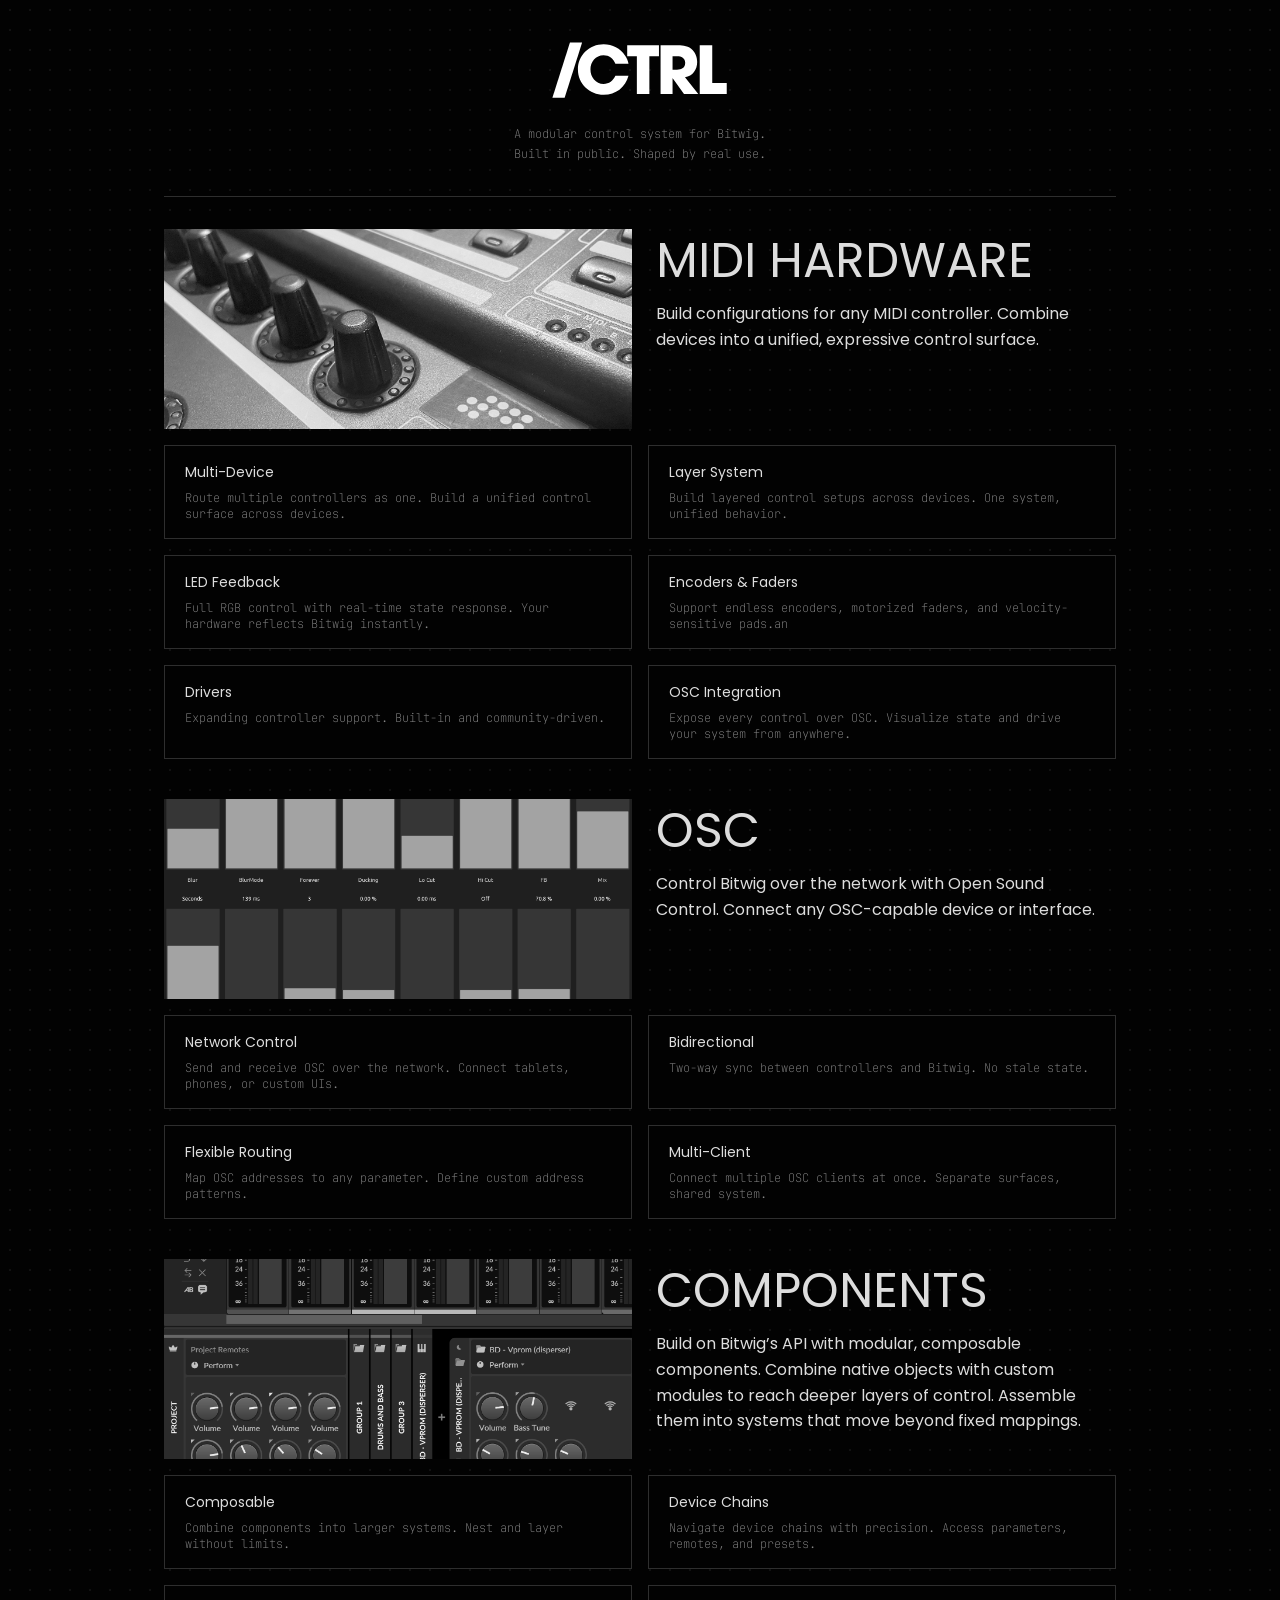
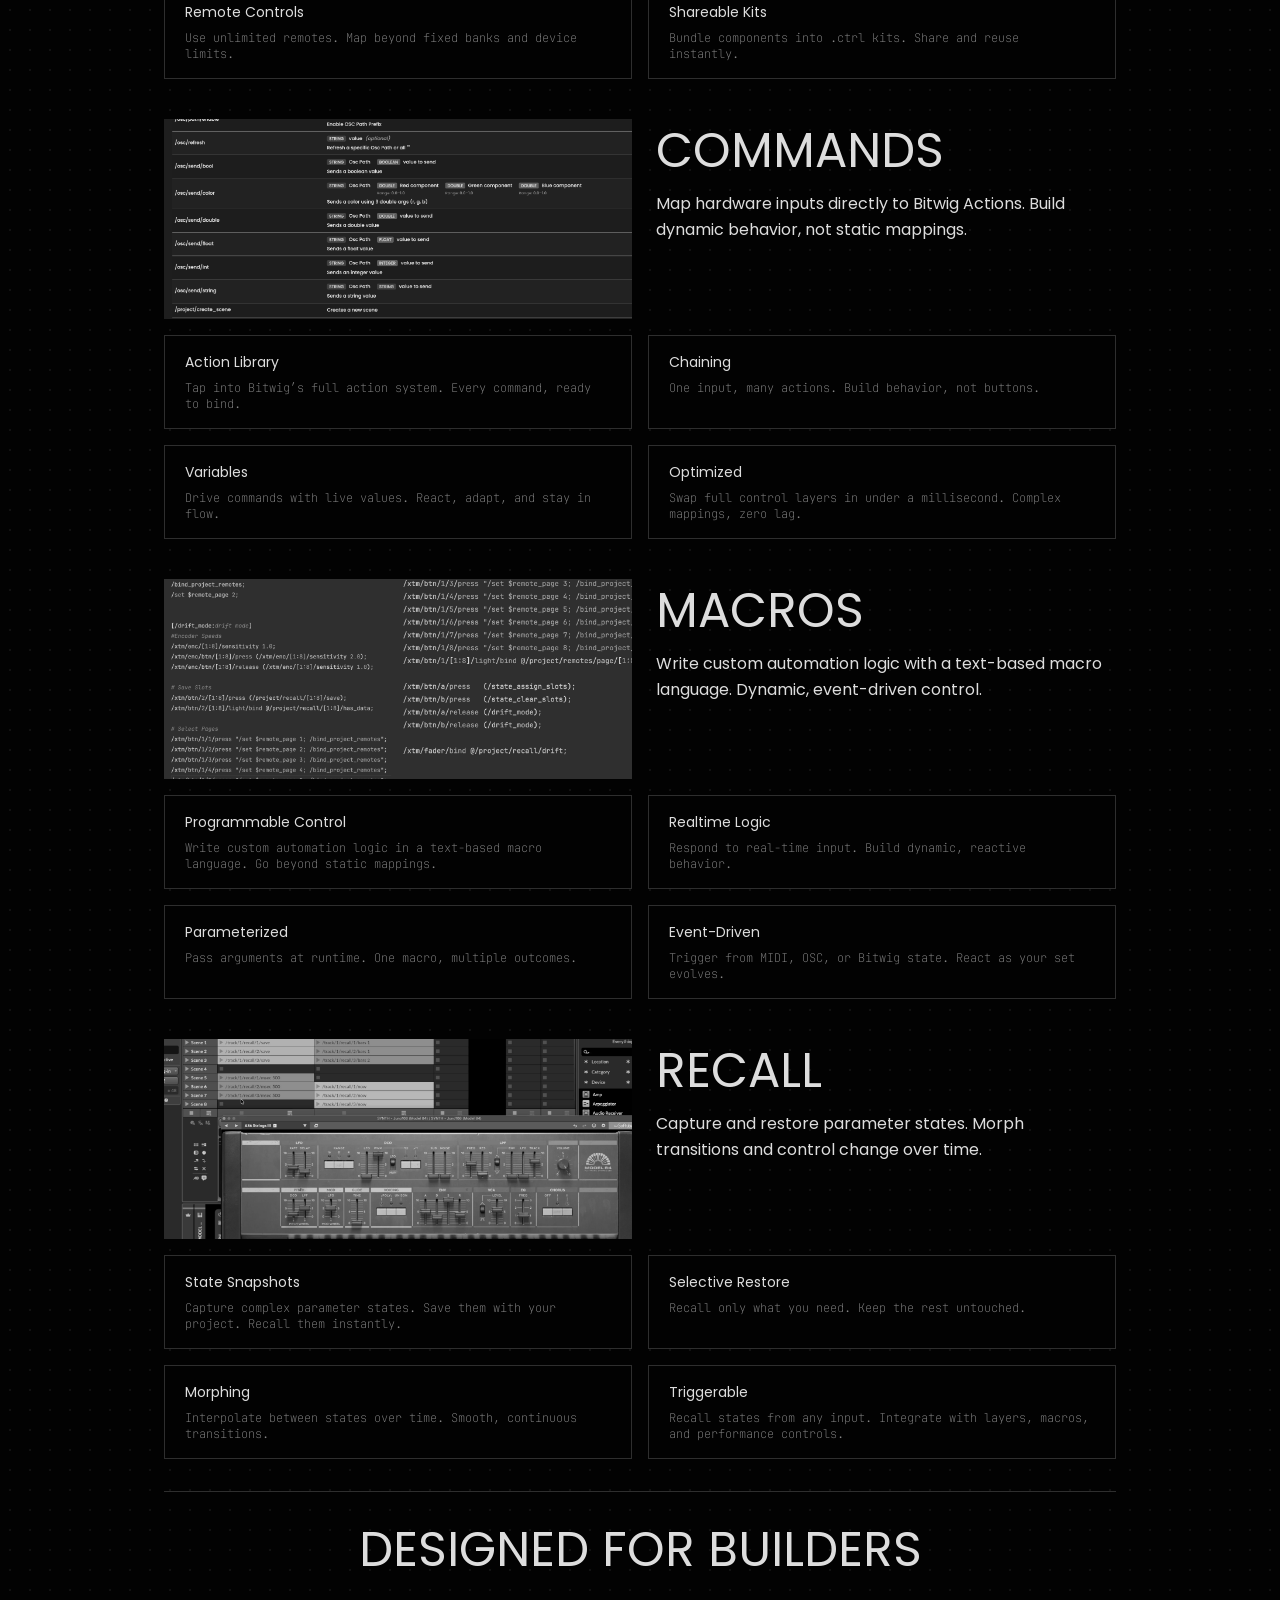
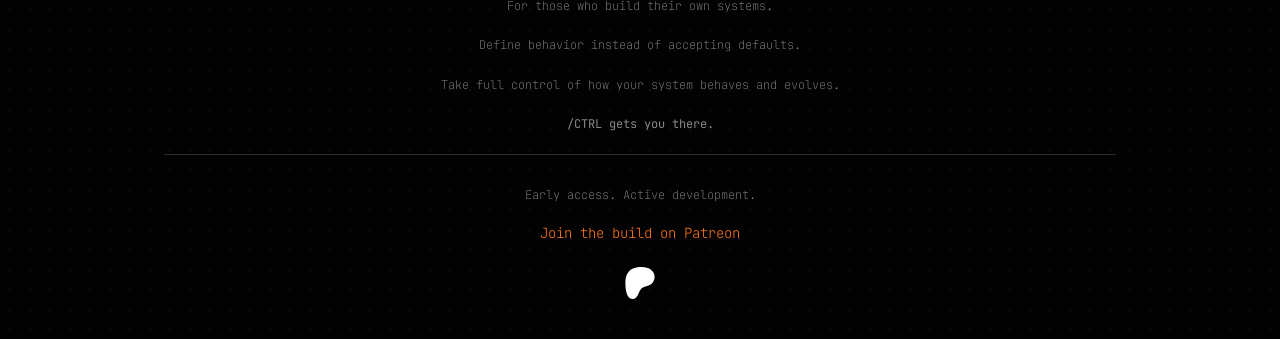
==== commit 9e4e32ba: "Content Update" ====
--- a/docs/index.html
+++ b/docs/index.html
@@ -7,36 +7,35 @@
 		<link rel="preconnect" href="https://fonts.gstatic.com" crossorigin>
 		<link href="https://fonts.googleapis.com/css2?family=JetBrains+Mono:wght@400&family=Poppins:wght@400;700&display=swap" rel="stylesheet">
 		
-		<link href="./_app/immutable/assets/0.DY-80MP5.css" rel="stylesheet">
-		<link rel="modulepreload" href="./_app/immutable/entry/start.eTbQJSJJ.js">
-		<link rel="modulepreload" href="./_app/immutable/chunks/CTUNSFbz.js">
-		<link rel="modulepreload" href="./_app/immutable/chunks/NoLwIR5m.js">
-		<link rel="modulepreload" href="./_app/immutable/chunks/FmPlPbC_.js">
-		<link rel="modulepreload" href="./_app/immutable/entry/app.i_gn7NRt.js">
-		<link rel="modulepreload" href="./_app/immutable/chunks/oYppha5U.js">
-		<link rel="modulepreload" href="./_app/immutable/chunks/DLFKDGEV.js">
-		<link rel="modulepreload" href="./_app/immutable/chunks/LdeYL2Dk.js">
-		<link rel="modulepreload" href="./_app/immutable/chunks/CLUBxDy8.js">
-		<link rel="modulepreload" href="./_app/immutable/nodes/0.DIHkutra.js">
-		<link rel="modulepreload" href="./_app/immutable/chunks/CVk877dJ.js">
-		<link rel="modulepreload" href="./_app/immutable/nodes/2.BsrOlhVW.js">
-		<link rel="modulepreload" href="./_app/immutable/chunks/B59KxpU3.js"><!--ojxrft--><meta name="description" content="A powerful, modular Bitwig Extension and control system. Build custom MIDI configurations, OSC workflows, and macros. Built in the open."/> <meta name="keywords" content="Bitwig, Bitwig Extension, Bitwig Studio, MIDI, OSC, Controller"/> <meta name="robots" content="index, follow"/> <meta name="theme-color" content="#0a0a0a"/> <link rel="canonical" href="https://slashctrl.io"/> <link rel="icon" href="/favicon.ico" sizes="any"/> <link rel="icon" href="/icon.png" type="image/png"/> <link rel="apple-touch-icon" href="/icon-256.png"/> <link rel="manifest" href="/site.webmanifest"/> <meta property="og:type" content="website"/> <meta property="og:url" content="https://slashctrl.io"/> <meta property="og:title" content="/CTRL — Modular Bitwig Extension &amp; Control System"/> <meta property="og:description" content="A powerful, modular Bitwig Extension and control system. Build custom MIDI configurations, OSC workflows, and macros. Built in the open."/> <meta property="og:image" content="https://slashctrl.io/og-image.png"/> <meta property="og:site_name" content="/CTRL"/> <meta name="twitter:card" content="summary_large_image"/> <meta name="twitter:url" content="https://slashctrl.io"/> <meta name="twitter:title" content="/CTRL — Modular Bitwig Extension &amp; Control System"/> <meta name="twitter:description" content="A powerful, modular Bitwig Extension and control system. Build custom MIDI configurations, OSC workflows, and macros. Built in the open."/> <meta name="twitter:image" content="https://slashctrl.io/og-image.png"/> <!----><script type="application/ld+json">{"@context":"https://schema.org","@type":"SoftwareApplication","name":"/CTRL","url":"https://slashctrl.io","description":"A powerful, modular Bitwig Extension and control system. Build custom MIDI configurations, OSC workflows, and macros. Built in the open.","operatingSystem":"Windows, macOS, Linux","applicationCategory":"MultimediaApplication","softwareVersion":"1.0","keywords":"Bitwig, Bitwig Studio, Bitwig Extension, MIDI Controller, OSC, Music Production","offers":{"@type":"Offer","price":"0","priceCurrency":"USD"}}</script><!----><!----><title>/CTRL — Modular Bitwig Extension &amp; Control System</title>
+		<link href="./_app/immutable/assets/0.DkhakV2W.css" rel="stylesheet">
+		<link rel="modulepreload" href="./_app/immutable/entry/start.Cnhu_0AL.js">
+		<link rel="modulepreload" href="./_app/immutable/chunks/BYIWSD7j.js">
+		<link rel="modulepreload" href="./_app/immutable/chunks/CfUp9Xs4.js">
+		<link rel="modulepreload" href="./_app/immutable/chunks/Cm5kEEMA.js">
+		<link rel="modulepreload" href="./_app/immutable/entry/app.21EwwYnh.js">
+		<link rel="modulepreload" href="./_app/immutable/chunks/IJKRHlXY.js">
+		<link rel="modulepreload" href="./_app/immutable/chunks/BLmd82Ju.js">
+		<link rel="modulepreload" href="./_app/immutable/chunks/pnJH_Esx.js">
+		<link rel="modulepreload" href="./_app/immutable/chunks/CU0QvEVM.js">
+		<link rel="modulepreload" href="./_app/immutable/nodes/0.DEsEUOsx.js">
+		<link rel="modulepreload" href="./_app/immutable/chunks/Bt_JRlKs.js">
+		<link rel="modulepreload" href="./_app/immutable/nodes/2.BJFbvr0M.js">
+		<link rel="modulepreload" href="./_app/immutable/chunks/CkUbt6ab.js"><!--ojxrft--><meta name="description" content="A powerful, modular Bitwig Extension and control system. Build custom MIDI configurations, OSC workflows, and macros. Built in the open."/> <meta name="keywords" content="Bitwig, Bitwig Extension, Bitwig Studio, MIDI, OSC, Controller"/> <meta name="robots" content="index, follow"/> <meta name="theme-color" content="#0a0a0a"/> <link rel="canonical" href="https://slashctrl.io"/> <link rel="icon" href="/favicon.ico" sizes="any"/> <link rel="icon" href="/icon.png" type="image/png"/> <link rel="apple-touch-icon" href="/icon-256.png"/> <link rel="manifest" href="/site.webmanifest"/> <meta property="og:type" content="website"/> <meta property="og:url" content="https://slashctrl.io"/> <meta property="og:title" content="/CTRL — Modular Bitwig Extension &amp; Control System"/> <meta property="og:description" content="A powerful, modular Bitwig Extension and control system. Build custom MIDI configurations, OSC workflows, and macros. Built in the open."/> <meta property="og:image" content="https://slashctrl.io/og-image.png"/> <meta property="og:site_name" content="/CTRL"/> <meta name="twitter:card" content="summary_large_image"/> <meta name="twitter:url" content="https://slashctrl.io"/> <meta name="twitter:title" content="/CTRL — Modular Bitwig Extension &amp; Control System"/> <meta name="twitter:description" content="A powerful, modular Bitwig Extension and control system. Build custom MIDI configurations, OSC workflows, and macros. Built in the open."/> <meta name="twitter:image" content="https://slashctrl.io/og-image.png"/> <!----><script type="application/ld+json">{"@context":"https://schema.org","@type":"SoftwareApplication","name":"/CTRL","url":"https://slashctrl.io","description":"A powerful, modular Bitwig Extension and control system. Build custom MIDI configurations, OSC workflows, and macros. Built in the open.","operatingSystem":"Windows, macOS, Linux","applicationCategory":"MultimediaApplication","softwareVersion":"1.0","keywords":"Bitwig, Bitwig Studio, Bitwig Extension, MIDI Controller, OSC, Music Production","offers":{"@type":"Offer","price":"0","priceCurrency":"USD"}}</script><!----><!----><title>/CTRL — Modular Bitwig Extension &amp; Control System</title>
 	</head>
 	<body data-sveltekit-preload-data="hover">
-		<div style="display: contents"><!--[--><!--[--><!----><!----> <!----><main class="mx-auto min-h-screen max-w-[1600px] py-2"><section class="mx-auto w-full max-w-[1100px] px-6 py-8 text-center"><img src="data:image/svg+xml,%3c?xml%20version='1.0'%20encoding='UTF-8'%20standalone='no'?%3e%3c!DOCTYPE%20svg%20PUBLIC%20'-//W3C//DTD%20SVG%201.1//EN'%20'http://www.w3.org/Graphics/SVG/1.1/DTD/svg11.dtd'%3e%3csvg%20width='100%25'%20height='100%25'%20viewBox='0%200%201934%20660'%20version='1.1'%20xmlns='http://www.w3.org/2000/svg'%20xmlns:xlink='http://www.w3.org/1999/xlink'%20xml:space='preserve'%20xmlns:serif='http://www.serif.com/'%20style='fill-rule:evenodd;clip-rule:evenodd;stroke-linejoin:round;stroke-miterlimit:2;'%3e%3cg%20id='ctrl'%20transform='matrix(1,0,0,1,-155,-762)'%3e%3crect%20x='155'%20y='762'%20width='1934'%20height='660'%20style='fill:none;'/%3e%3cclipPath%20id='_clip1'%3e%3crect%20x='155'%20y='762'%20width='1934'%20height='660'/%3e%3c/clipPath%3e%3cg%20clip-path='url(%23_clip1)'%3e%3cg%20transform='matrix(2.08333,0,0,2.08333,0,-4929.17)'%3e%3cg%20transform='matrix(0.859557,0,0,0.293334,-3982.708595,2731.765971)'%3e%3crect%20x='4720'%20y='0'%20width='1080'%20height='1080'%20style='fill:none;'/%3e%3c/g%3e%3cg%20transform='matrix(1,0,0,1,-4720,2366)'%3e%3cg%20transform='matrix(14.224,0,0,14.224,1420.44,-5709.7)'%3e%3cg%3e%3cg%20transform='matrix(1,0,0,1,3.67081,-0.989088)'%3e%3cpath%20d='M245.176,429.057L240.76,429.057L234.4,449.217L238.84,449.217L245.176,429.057Z'%20style='fill:white;'/%3e%3c/g%3e%3cg%20transform='matrix(1,0,0,1,0.492127,0)'%3e%3cpath%20d='M265.168,440.169L260.416,440.169C259.624,441.921%20258.136,443.169%20256.144,443.169C253.24,443.169%20251.368,440.625%20251.368,437.889C251.368,435.153%20253.24,432.705%20256.12,432.705C258.112,432.705%20259.72,433.977%20260.416,435.801L265.168,435.801C265,434.769%20264.544,433.761%20263.968,432.897C262.192,430.209%20259.36,428.721%20256.144,428.721C250.984,428.721%20246.832,432.705%20246.832,437.913C246.832,443.121%20251.032,447.153%20256.192,447.153C260.488,447.153%20264.136,444.369%20265.168,440.169Z'%20style='fill:white;'/%3e%3c/g%3e%3cpath%20d='M276.712,433.041L276.712,429.057L265.192,429.057L265.192,433.041L268.696,433.041L268.696,446.817L273.232,446.817L273.232,433.041L276.712,433.041Z'%20style='fill:white;'/%3e%3cg%20transform='matrix(1,0,0,1,-0.281216,0)'%3e%3cpath%20d='M291.256,446.817L286.432,440.769C289.24,440.313%20290.848,437.913%20290.848,435.177C290.848,433.329%20290.128,431.505%20288.664,430.329C287.128,429.105%20285.064,429.057%20283.192,429.057L277.576,429.057L277.576,446.817L281.92,446.817L281.92,441.081L281.968,441.081L286.072,446.817L291.256,446.817ZM286.504,435.441C286.504,437.265%20285.232,437.985%20283.528,437.985L281.92,437.985L281.92,433.041L283.576,433.041C285.136,433.041%20286.504,433.689%20286.504,435.441Z'%20style='fill:white;'/%3e%3c/g%3e%3cg%20transform='matrix(1,0,0,1,-0.913951,0)'%3e%3cpath%20d='M302.2,446.817L302.2,442.833L296.944,442.833L296.944,429.057L292.408,429.057L292.408,446.817L302.2,446.817Z'%20style='fill:white;'/%3e%3c/g%3e%3c/g%3e%3c/g%3e%3c/g%3e%3c/g%3e%3c/g%3e%3c/g%3e%3c/svg%3e" alt="/CTRL Logo" class="mx-auto mb-6 h-auto w-[270px]"/> <h1 class="sr-only">/CTRL — Modular Bitwig Extension &amp; Control System</h1> <p class="font-body text-sm leading-relaxed">A modular control system for Bitwig.<br/>Built in the open. Shaped by use.</p><!----></section><!----> <div class="mx-auto max-w-[1100px] px-6"><hr class="border-0 border-t border-brand-text/20"/></div> <section class="mx-auto w-full max-w-[1100px] px-6 py-8 "><div class="grid grid-cols-1 gap-x-10 gap-y-5 sm:grid-cols-2 sm:grid-rows-[auto_auto_auto_auto_auto_auto] lg:gap-x-8"><div class="grid grid-rows-subgrid row-span-2"><div class="flex flex-col"><h2 class="pt-5 font-heading text-2xl uppercase text-brand-text">MIDI Hardware</h2> <p class="font-body text-brand-muted">Build configurations for any MIDI controller. Combine multiple controllers into a single system with shared state and cross-communication.</p></div> <!--[--><div class="aspect-16/10 overflow-hidden rounded bg-brand-bg/20"><img src="/_app/immutable/assets/hardware.DzaD0bWJ.png" alt="MIDI Hardware" class="h-full w-full object-cover object-center"/></div><!--]--></div><!----> <div class="grid grid-rows-subgrid row-span-2"><div class="flex flex-col"><h2 class="pt-5 font-heading text-2xl uppercase text-brand-text">OSC</h2> <p class="font-body text-brand-muted">Structured, bidirectional OSC for every part of /CTRL. Designed for external tools, TouchOSC, and custom workflows.</p></div> <!--[--><div class="aspect-16/10 overflow-hidden rounded bg-brand-bg/20"><img src="/_app/immutable/assets/osc.UuarPjVk.png" alt="OSC" class="h-full w-full object-cover object-center"/></div><!--]--></div><!----> <div class="grid grid-rows-subgrid row-span-2"><div class="flex flex-col"><h2 class="pt-5 font-heading text-2xl uppercase text-brand-text">Commands</h2> <p class="font-body text-brand-muted">A command-based architecture for control behavior. Compose actions, remap behavior live, and reconfigure without restarting or rebuilding.</p></div> <!--[--><div class="aspect-16/10 overflow-hidden rounded bg-brand-bg/20"><img src="/_app/immutable/assets/commands.BCtYHnZm.png" alt="Commands" class="h-full w-full object-cover object-center"/></div><!--]--></div><!----> <div class="grid grid-rows-subgrid row-span-2"><div class="flex flex-col"><h2 class="pt-5 font-heading text-2xl uppercase text-brand-text">Macros</h2> <p class="font-body text-brand-muted">Reusable behaviors that grow with your setup. Combine commands and mappings without rebuilding your Bitwig extension.</p></div> <!--[--><div class="aspect-16/10 overflow-hidden rounded bg-brand-bg/20"><img src="/_app/immutable/assets/macros.CGVCI5qG.png" alt="Macros" class="h-full w-full object-cover object-center"/></div><!--]--></div><!----> <div class="grid grid-rows-subgrid row-span-2"><div class="flex flex-col"><h2 class="pt-5 font-heading text-2xl uppercase text-brand-text">Recall</h2> <p class="font-body text-brand-muted">Capture and restore system state. Recall parameters, mappings, and behaviors consistently across sessions.</p></div> <!--[--><div class="aspect-16/10 overflow-hidden rounded bg-brand-bg/20"><img src="/_app/immutable/assets/recall.Bu1Wil9K.png" alt="Recall" class="h-full w-full object-cover object-center"/></div><!--]--></div><!----> <div class="grid grid-rows-subgrid row-span-2"><div class="flex flex-col"><h2 class="pt-5 font-heading text-2xl uppercase text-brand-text">Components</h2> <p class="font-body text-brand-muted">Track Banks, Cursor Tracks, Devices, Remote Controls, Transport, Actions, Clip Launchers. All modular. All addressable. Remapped on the fly.</p></div> <!--[--><div class="aspect-16/10 overflow-hidden rounded bg-brand-bg/20"><img src="/_app/immutable/assets/components.B3CpB1pT.png" alt="Components" class="h-full w-full object-cover object-center"/></div><!--]--></div><!----></div><!----></section><!----> <div class="mx-auto max-w-[1100px] px-6"><hr class="border-0 border-t border-brand-text/20"/></div> <div class="mx-auto max-w-[1100px] px-6 p-5"><h2>DESIGNED FOR BUILDERS</h2> <p>This is for people who want to design and evolve their own control systems.
-It assumes curiosity, patience, and a desire to shape behavior instead of accepting defaults.</p> <p class="pt-5">If you want full control over how your system behaves, evolves, and connects, <b>/CTRL will take you there.</b></p></div> <div class="mx-auto max-w-[1100px] px-6"><hr class="border-0 border-t border-brand-text/20"/></div> <section class="mx-auto w-full max-w-[1100px] px-6 py-8 text-center"><p class="mb-4 text-sm">A system built over time, developed in public.</p> <a href="https://www.patreon.com/c/slashctrl" target="_blank" rel="noopener noreferrer" class="inline-flex flex-col items-center gap-6 text-sm text-brand-accent transition-opacity hover:opacity-80"><div class="mt-4">Join the build on Patreon</div> <img src="data:image/svg+xml,%3c?xml%20version='1.0'%20encoding='utf-8'?%3e%3c!--%20Generator:%20Adobe%20Illustrator%2027.4.0,%20SVG%20Export%20Plug-In%20.%20SVG%20Version:%206.00%20Build%200)%20--%3e%3csvg%20version='1.1'%20id='Layer_1'%20xmlns='http://www.w3.org/2000/svg'%20xmlns:xlink='http://www.w3.org/1999/xlink'%20x='0px'%20y='0px'%20viewBox='0%200%201080%201080'%20style='enable-background:new%200%200%201080%201080;'%20xml:space='preserve'%3e%3cstyle%20type='text/css'%3e%20.st0{fill:%23FFFFFF;}%20%3c/style%3e%3cpath%20class='st0'%20d='M1033.05,324.45c-0.19-137.9-107.59-250.92-233.6-291.7c-156.48-50.64-362.86-43.3-512.28,27.2%20C106.07,145.41,49.18,332.61,47.06,519.31c-1.74,153.5,13.58,557.79,241.62,560.67c169.44,2.15,194.67-216.18,273.07-321.33%20c55.78-74.81,127.6-95.94,216.01-117.82C929.71,603.22,1033.27,483.3,1033.05,324.45z'/%3e%3c/svg%3e" alt="" class="h-auto w-8"/></a><!----></section><!----></main><!----><!----><!----><!--]--> <!--[!--><!--]--><!--]-->
+		<div style="display: contents"><!--[--><!--[--><!----><!----> <!----><main class="mx-auto min-h-screen max-w-[1000px] py-2"><section class="mx-auto w-full max-w-[1100px] px-6 py-8 text-center"><img src="data:image/svg+xml,%3c?xml%20version='1.0'%20encoding='UTF-8'%20standalone='no'?%3e%3c!DOCTYPE%20svg%20PUBLIC%20'-//W3C//DTD%20SVG%201.1//EN'%20'http://www.w3.org/Graphics/SVG/1.1/DTD/svg11.dtd'%3e%3csvg%20width='100%25'%20height='100%25'%20viewBox='0%200%201934%20660'%20version='1.1'%20xmlns='http://www.w3.org/2000/svg'%20xmlns:xlink='http://www.w3.org/1999/xlink'%20xml:space='preserve'%20xmlns:serif='http://www.serif.com/'%20style='fill-rule:evenodd;clip-rule:evenodd;stroke-linejoin:round;stroke-miterlimit:2;'%3e%3cg%20id='ctrl'%20transform='matrix(1,0,0,1,-155,-762)'%3e%3crect%20x='155'%20y='762'%20width='1934'%20height='660'%20style='fill:none;'/%3e%3cclipPath%20id='_clip1'%3e%3crect%20x='155'%20y='762'%20width='1934'%20height='660'/%3e%3c/clipPath%3e%3cg%20clip-path='url(%23_clip1)'%3e%3cg%20transform='matrix(2.08333,0,0,2.08333,0,-4929.17)'%3e%3cg%20transform='matrix(0.859557,0,0,0.293334,-3982.708595,2731.765971)'%3e%3crect%20x='4720'%20y='0'%20width='1080'%20height='1080'%20style='fill:none;'/%3e%3c/g%3e%3cg%20transform='matrix(1,0,0,1,-4720,2366)'%3e%3cg%20transform='matrix(14.224,0,0,14.224,1420.44,-5709.7)'%3e%3cg%3e%3cg%20transform='matrix(1,0,0,1,3.67081,-0.989088)'%3e%3cpath%20d='M245.176,429.057L240.76,429.057L234.4,449.217L238.84,449.217L245.176,429.057Z'%20style='fill:white;'/%3e%3c/g%3e%3cg%20transform='matrix(1,0,0,1,0.492127,0)'%3e%3cpath%20d='M265.168,440.169L260.416,440.169C259.624,441.921%20258.136,443.169%20256.144,443.169C253.24,443.169%20251.368,440.625%20251.368,437.889C251.368,435.153%20253.24,432.705%20256.12,432.705C258.112,432.705%20259.72,433.977%20260.416,435.801L265.168,435.801C265,434.769%20264.544,433.761%20263.968,432.897C262.192,430.209%20259.36,428.721%20256.144,428.721C250.984,428.721%20246.832,432.705%20246.832,437.913C246.832,443.121%20251.032,447.153%20256.192,447.153C260.488,447.153%20264.136,444.369%20265.168,440.169Z'%20style='fill:white;'/%3e%3c/g%3e%3cpath%20d='M276.712,433.041L276.712,429.057L265.192,429.057L265.192,433.041L268.696,433.041L268.696,446.817L273.232,446.817L273.232,433.041L276.712,433.041Z'%20style='fill:white;'/%3e%3cg%20transform='matrix(1,0,0,1,-0.281216,0)'%3e%3cpath%20d='M291.256,446.817L286.432,440.769C289.24,440.313%20290.848,437.913%20290.848,435.177C290.848,433.329%20290.128,431.505%20288.664,430.329C287.128,429.105%20285.064,429.057%20283.192,429.057L277.576,429.057L277.576,446.817L281.92,446.817L281.92,441.081L281.968,441.081L286.072,446.817L291.256,446.817ZM286.504,435.441C286.504,437.265%20285.232,437.985%20283.528,437.985L281.92,437.985L281.92,433.041L283.576,433.041C285.136,433.041%20286.504,433.689%20286.504,435.441Z'%20style='fill:white;'/%3e%3c/g%3e%3cg%20transform='matrix(1,0,0,1,-0.913951,0)'%3e%3cpath%20d='M302.2,446.817L302.2,442.833L296.944,442.833L296.944,429.057L292.408,429.057L292.408,446.817L302.2,446.817Z'%20style='fill:white;'/%3e%3c/g%3e%3c/g%3e%3c/g%3e%3c/g%3e%3c/g%3e%3c/g%3e%3c/g%3e%3c/svg%3e" alt="/CTRL Logo" class="mx-auto mb-6 h-auto w-[180px]"/> <h1 class="sr-only">/CTRL — Modular Bitwig Extension &amp; Control System</h1> <p class="font-body text-sm leading-relaxed">A modular control system for Bitwig.<br/> Built in public. Shaped by real use.</p><!----></section><!----> <div class="mx-auto max-w-[1000px] px-6"><hr class="border-0 border-t border-brand-text/20"/></div> <section class="mx-auto w-full max-w-[1100px] px-6 py-8 "><div class="flex flex-col gap-10 flex"><div class="flex flex-col gap-4"><div class="grid grid-cols-1 gap-4 md:grid-cols-2"><!--[--><div class="h-[200px] overflow-hidden"><img src="/_app/immutable/assets/hardware.DzaD0bWJ.png" alt="MIDI Hardware" class="h-full w-full object-cover object-center grayscale transition-[filter] duration-400 ease-in-out hover:grayscale-0"/></div><!--]--> <div class="flex flex-col justify-start px-2"><h2 class="font-heading text-2xl text-brand-text uppercase">MIDI Hardware</h2> <!--[--><h3 class="mt-3 text-brand-muted">Build configurations for any MIDI controller. Combine devices into a unified, expressive control surface.</h3><!--]--></div></div> <div class="grid grid-cols-1 gap-4 md:grid-cols-2"><!--[--><div class="border border-brand-text/20 bg-brand-bg px-5 py-4"><h3 class="font-heading text-sm font-bold text-brand-text">Multi-Device</h3> <p class="mt-1 text-xs text-brand-muted">Route multiple controllers as one. Build a unified control surface across devices.</p></div><div class="border border-brand-text/20 bg-brand-bg px-5 py-4"><h3 class="font-heading text-sm font-bold text-brand-text">Layer System</h3> <p class="mt-1 text-xs text-brand-muted">Build layered control setups across devices. One system, unified behavior.</p></div><div class="border border-brand-text/20 bg-brand-bg px-5 py-4"><h3 class="font-heading text-sm font-bold text-brand-text">LED Feedback</h3> <p class="mt-1 text-xs text-brand-muted">Full RGB control with real-time state response. Your hardware reflects Bitwig instantly.</p></div><div class="border border-brand-text/20 bg-brand-bg px-5 py-4"><h3 class="font-heading text-sm font-bold text-brand-text">Encoders &amp; Faders</h3> <p class="mt-1 text-xs text-brand-muted">Support endless encoders, motorized faders, and velocity-sensitive pads.an</p></div><div class="border border-brand-text/20 bg-brand-bg px-5 py-4"><h3 class="font-heading text-sm font-bold text-brand-text">Drivers</h3> <p class="mt-1 text-xs text-brand-muted">Expanding controller support. Built-in and community-driven.</p></div><div class="border border-brand-text/20 bg-brand-bg px-5 py-4"><h3 class="font-heading text-sm font-bold text-brand-text">OSC Integration</h3> <p class="mt-1 text-xs text-brand-muted">Expose every control over OSC. Visualize state and drive your system from anywhere.</p></div><!--]--></div></div><!----> <div class="flex flex-col gap-4"><div class="grid grid-cols-1 gap-4 md:grid-cols-2"><!--[--><div class="h-[200px] overflow-hidden"><img src="/_app/immutable/assets/osc.UuarPjVk.png" alt="OSC" class="h-full w-full object-cover object-center grayscale transition-[filter] duration-400 ease-in-out hover:grayscale-0"/></div><!--]--> <div class="flex flex-col justify-start px-2"><h2 class="font-heading text-2xl text-brand-text uppercase">OSC</h2> <!--[--><h3 class="mt-3 text-brand-muted">Control Bitwig over the network with Open Sound Control. Connect any OSC-capable device or interface.</h3><!--]--></div></div> <div class="grid grid-cols-1 gap-4 md:grid-cols-2"><!--[--><div class="border border-brand-text/20 bg-brand-bg px-5 py-4"><h3 class="font-heading text-sm font-bold text-brand-text">Network Control</h3> <p class="mt-1 text-xs text-brand-muted">Send and receive OSC over the network. Connect tablets, phones, or custom UIs.</p></div><div class="border border-brand-text/20 bg-brand-bg px-5 py-4"><h3 class="font-heading text-sm font-bold text-brand-text">Bidirectional</h3> <p class="mt-1 text-xs text-brand-muted">Two-way sync between controllers and Bitwig. No stale state.</p></div><div class="border border-brand-text/20 bg-brand-bg px-5 py-4"><h3 class="font-heading text-sm font-bold text-brand-text">Flexible Routing</h3> <p class="mt-1 text-xs text-brand-muted">Map OSC addresses to any parameter. Define custom address patterns.</p></div><div class="border border-brand-text/20 bg-brand-bg px-5 py-4"><h3 class="font-heading text-sm font-bold text-brand-text">Multi-Client</h3> <p class="mt-1 text-xs text-brand-muted">Connect multiple OSC clients at once. Separate surfaces, shared system.</p></div><!--]--></div></div><!----> <div class="flex flex-col gap-4"><div class="grid grid-cols-1 gap-4 md:grid-cols-2"><!--[--><div class="h-[200px] overflow-hidden"><img src="/_app/immutable/assets/components.B3CpB1pT.png" alt="Components" class="h-full w-full object-cover object-center grayscale transition-[filter] duration-400 ease-in-out hover:grayscale-0"/></div><!--]--> <div class="flex flex-col justify-start px-2"><h2 class="font-heading text-2xl text-brand-text uppercase">Components</h2> <!--[--><h3 class="mt-3 text-brand-muted">Build on Bitwig’s API with modular, composable components. Combine native objects with custom modules to reach deeper layers of control. Assemble them into systems that move beyond fixed mappings.</h3><!--]--></div></div> <div class="grid grid-cols-1 gap-4 md:grid-cols-2"><!--[--><div class="border border-brand-text/20 bg-brand-bg px-5 py-4"><h3 class="font-heading text-sm font-bold text-brand-text">Composable</h3> <p class="mt-1 text-xs text-brand-muted">Combine components into larger systems. Nest and layer without limits.</p></div><div class="border border-brand-text/20 bg-brand-bg px-5 py-4"><h3 class="font-heading text-sm font-bold text-brand-text">Device Chains</h3> <p class="mt-1 text-xs text-brand-muted">Navigate device chains with precision. Access parameters, remotes, and presets.</p></div><div class="border border-brand-text/20 bg-brand-bg px-5 py-4"><h3 class="font-heading text-sm font-bold text-brand-text">Remote Controls </h3> <p class="mt-1 text-xs text-brand-muted">Use unlimited remotes. Map beyond fixed banks and device limits.</p></div><div class="border border-brand-text/20 bg-brand-bg px-5 py-4"><h3 class="font-heading text-sm font-bold text-brand-text">Shareable Kits</h3> <p class="mt-1 text-xs text-brand-muted">Bundle components into .ctrl kits. Share and reuse instantly.</p></div><!--]--></div></div><!----> <div class="flex flex-col gap-4"><div class="grid grid-cols-1 gap-4 md:grid-cols-2"><!--[--><div class="h-[200px] overflow-hidden"><img src="/_app/immutable/assets/commands.BCtYHnZm.png" alt="Commands" class="h-full w-full object-cover object-center grayscale transition-[filter] duration-400 ease-in-out hover:grayscale-0"/></div><!--]--> <div class="flex flex-col justify-start px-2"><h2 class="font-heading text-2xl text-brand-text uppercase">Commands</h2> <!--[--><h3 class="mt-3 text-brand-muted">Map hardware inputs directly to Bitwig Actions. Build dynamic behavior, not static mappings.</h3><!--]--></div></div> <div class="grid grid-cols-1 gap-4 md:grid-cols-2"><!--[--><div class="border border-brand-text/20 bg-brand-bg px-5 py-4"><h3 class="font-heading text-sm font-bold text-brand-text">Action Library</h3> <p class="mt-1 text-xs text-brand-muted">Tap into Bitwig’s full action system. Every command, ready to bind.</p></div><div class="border border-brand-text/20 bg-brand-bg px-5 py-4"><h3 class="font-heading text-sm font-bold text-brand-text">Chaining</h3> <p class="mt-1 text-xs text-brand-muted">One input, many actions. Build behavior, not buttons.</p></div><div class="border border-brand-text/20 bg-brand-bg px-5 py-4"><h3 class="font-heading text-sm font-bold text-brand-text">Variables</h3> <p class="mt-1 text-xs text-brand-muted">Drive commands with live values. React, adapt, and stay in flow.</p></div><div class="border border-brand-text/20 bg-brand-bg px-5 py-4"><h3 class="font-heading text-sm font-bold text-brand-text">Optimized</h3> <p class="mt-1 text-xs text-brand-muted">Swap full control layers in under a millisecond. Complex mappings, zero lag.</p></div><!--]--></div></div><!----> <div class="flex flex-col gap-4"><div class="grid grid-cols-1 gap-4 md:grid-cols-2"><!--[--><div class="h-[200px] overflow-hidden"><img src="/_app/immutable/assets/macros.CGVCI5qG.png" alt="Macros" class="h-full w-full object-cover object-center grayscale transition-[filter] duration-400 ease-in-out hover:grayscale-0"/></div><!--]--> <div class="flex flex-col justify-start px-2"><h2 class="font-heading text-2xl text-brand-text uppercase">Macros</h2> <!--[--><h3 class="mt-3 text-brand-muted">Write custom automation logic with a text-based macro language. Dynamic, event-driven control.</h3><!--]--></div></div> <div class="grid grid-cols-1 gap-4 md:grid-cols-2"><!--[--><div class="border border-brand-text/20 bg-brand-bg px-5 py-4"><h3 class="font-heading text-sm font-bold text-brand-text">Programmable Control</h3> <p class="mt-1 text-xs text-brand-muted">Write custom automation logic in a text-based macro language. Go beyond static mappings.</p></div><div class="border border-brand-text/20 bg-brand-bg px-5 py-4"><h3 class="font-heading text-sm font-bold text-brand-text">Realtime Logic</h3> <p class="mt-1 text-xs text-brand-muted">Respond to real-time input. Build dynamic, reactive behavior.</p></div><div class="border border-brand-text/20 bg-brand-bg px-5 py-4"><h3 class="font-heading text-sm font-bold text-brand-text">Parameterized</h3> <p class="mt-1 text-xs text-brand-muted">Pass arguments at runtime. One macro, multiple outcomes.</p></div><div class="border border-brand-text/20 bg-brand-bg px-5 py-4"><h3 class="font-heading text-sm font-bold text-brand-text">Event-Driven</h3> <p class="mt-1 text-xs text-brand-muted">Trigger from MIDI, OSC, or Bitwig state. React as your set evolves.</p></div><!--]--></div></div><!----> <div class="flex flex-col gap-4"><div class="grid grid-cols-1 gap-4 md:grid-cols-2"><!--[--><div class="h-[200px] overflow-hidden"><img src="/_app/immutable/assets/recall.Bu1Wil9K.png" alt="Recall" class="h-full w-full object-cover object-center grayscale transition-[filter] duration-400 ease-in-out hover:grayscale-0"/></div><!--]--> <div class="flex flex-col justify-start px-2"><h2 class="font-heading text-2xl text-brand-text uppercase">Recall</h2> <!--[--><h3 class="mt-3 text-brand-muted">Capture and restore parameter states. Morph transitions and control change over time.</h3><!--]--></div></div> <div class="grid grid-cols-1 gap-4 md:grid-cols-2"><!--[--><div class="border border-brand-text/20 bg-brand-bg px-5 py-4"><h3 class="font-heading text-sm font-bold text-brand-text">State Snapshots</h3> <p class="mt-1 text-xs text-brand-muted">Capture complex parameter states. Save them with your project. Recall them instantly.</p></div><div class="border border-brand-text/20 bg-brand-bg px-5 py-4"><h3 class="font-heading text-sm font-bold text-brand-text">Selective Restore</h3> <p class="mt-1 text-xs text-brand-muted">Recall only what you need. Keep the rest untouched.</p></div><div class="border border-brand-text/20 bg-brand-bg px-5 py-4"><h3 class="font-heading text-sm font-bold text-brand-text">Morphing</h3> <p class="mt-1 text-xs text-brand-muted">Interpolate between states over time. Smooth, continuous transitions.</p></div><div class="border border-brand-text/20 bg-brand-bg px-5 py-4"><h3 class="font-heading text-sm font-bold text-brand-text">Triggerable</h3> <p class="mt-1 text-xs text-brand-muted">Recall states from any input. Integrate with layers, macros, and performance controls.</p></div><!--]--></div></div><!----></div><!----></section><!----> <div class="mx-auto max-w-[1100px] px-6"><hr class="border-0 border-t border-brand-text/20"/></div> <div class="mx-auto max-w-[1100px] p-5 px-6 text-center"><h2>DESIGNED FOR BUILDERS</h2> <p>For those who build their own systems.</p> <p class="pt-5">Define behavior instead of accepting defaults.</p> <p class="pt-5 center leading-relaxed">Take full control of how your system behaves and evolves.</p> <p class="pt-5"><b>/CTRL gets you there.</b></p></div> <div class="mx-auto max-w-[1100px] px-6"><hr class="border-0 border-t border-brand-text/20"/></div> <section class="mx-auto w-full max-w-[1100px] px-6 py-8 text-center"><p class="mb-4 text-sm">Early access. Active development.</p> <a href="https://www.patreon.com/c/slashctrl" target="_blank" rel="noopener noreferrer" class="inline-flex flex-col items-center gap-6 text-sm text-brand-accent transition-opacity hover:opacity-80">Join the build on Patreon <img src="data:image/svg+xml,%3c?xml%20version='1.0'%20encoding='utf-8'?%3e%3c!--%20Generator:%20Adobe%20Illustrator%2027.4.0,%20SVG%20Export%20Plug-In%20.%20SVG%20Version:%206.00%20Build%200)%20--%3e%3csvg%20version='1.1'%20id='Layer_1'%20xmlns='http://www.w3.org/2000/svg'%20xmlns:xlink='http://www.w3.org/1999/xlink'%20x='0px'%20y='0px'%20viewBox='0%200%201080%201080'%20style='enable-background:new%200%200%201080%201080;'%20xml:space='preserve'%3e%3cstyle%20type='text/css'%3e%20.st0{fill:%23FFFFFF;}%20%3c/style%3e%3cpath%20class='st0'%20d='M1033.05,324.45c-0.19-137.9-107.59-250.92-233.6-291.7c-156.48-50.64-362.86-43.3-512.28,27.2%20C106.07,145.41,49.18,332.61,47.06,519.31c-1.74,153.5,13.58,557.79,241.62,560.67c169.44,2.15,194.67-216.18,273.07-321.33%20c55.78-74.81,127.6-95.94,216.01-117.82C929.71,603.22,1033.27,483.3,1033.05,324.45z'/%3e%3c/svg%3e" alt="" class="h-auto w-8"/></a><!----></section><!----></main><!----><!----><!----><!--]--> <!--[!--><!--]--><!--]-->
 			
 			<script>
 				{
-					__sveltekit_14l9pso = {
+					__sveltekit_1huvfsu = {
 						base: new URL(".", location).pathname.slice(0, -1)
 					};
 
 					const element = document.currentScript.parentElement;
 
 					Promise.all([
-						import("./_app/immutable/entry/start.eTbQJSJJ.js"),
-						import("./_app/immutable/entry/app.i_gn7NRt.js")
+						import("./_app/immutable/entry/start.Cnhu_0AL.js"),
+						import("./_app/immutable/entry/app.21EwwYnh.js")
 					]).then(([kit, app]) => {
 						kit.start(app, element, {
 							node_ids: [0, 2],
--- a/docs/_app/immutable/assets/0.DkhakV2W.css
+++ b/docs/_app/immutable/assets/0.DkhakV2W.css
@@ -0,0 +1 @@
+@import"https://fonts.googleapis.com/css2?family=JetBrains+Mono:ital,wght@0,100..800;1,100..800&family=Poppins:ital,wght@0,100;0,200;0,300;0,400;0,500;0,600;0,700;0,800;0,900;1,100;1,200;1,300;1,400;1,500;1,600;1,700;1,800;1,900&display=swap";@layer components;@layer properties{@supports (((-webkit-hyphens:none)) and (not (margin-trim:inline))) or ((-moz-orient:inline) and (not (color:rgb(from red r g b)))){*,:before,:after,::backdrop{--tw-rotate-x:initial;--tw-rotate-y:initial;--tw-rotate-z:initial;--tw-skew-x:initial;--tw-skew-y:initial;--tw-border-style:solid;--tw-leading:initial;--tw-font-weight:initial;--tw-shadow:0 0 #0000;--tw-shadow-color:initial;--tw-shadow-alpha:100%;--tw-inset-shadow:0 0 #0000;--tw-inset-shadow-color:initial;--tw-inset-shadow-alpha:100%;--tw-ring-color:initial;--tw-ring-shadow:0 0 #0000;--tw-inset-ring-color:initial;--tw-inset-ring-shadow:0 0 #0000;--tw-ring-inset:initial;--tw-ring-offset-width:0px;--tw-ring-offset-color:#fff;--tw-ring-offset-shadow:0 0 #0000;--tw-blur:initial;--tw-brightness:initial;--tw-contrast:initial;--tw-grayscale:initial;--tw-hue-rotate:initial;--tw-invert:initial;--tw-opacity:initial;--tw-saturate:initial;--tw-sepia:initial;--tw-drop-shadow:initial;--tw-drop-shadow-color:initial;--tw-drop-shadow-alpha:100%;--tw-drop-shadow-size:initial;--tw-duration:initial;--tw-ease:initial}}}@layer theme{:root,:host{--font-sans:ui-sans-serif,system-ui,sans-serif,"Apple Color Emoji","Segoe UI Emoji","Segoe UI Symbol","Noto Color Emoji";--font-mono:ui-monospace,SFMono-Regular,Menlo,Monaco,Consolas,"Liberation Mono","Courier New",monospace;--spacing:.25rem;--text-xs:.75rem;--text-xs--line-height:calc(1/.75);--text-sm:.875rem;--text-sm--line-height:calc(1.25/.875);--text-2xl:1.5rem;--text-2xl--line-height:calc(2/1.5);--font-weight-bold:700;--leading-relaxed:1.625;--ease-in-out:cubic-bezier(.4,0,.2,1);--default-transition-duration:.15s;--default-transition-timing-function:cubic-bezier(.4,0,.2,1);--default-font-family:var(--font-sans);--default-mono-font-family:var(--font-mono);--color-brand-bg:#020202;--color-brand-text:#ddd;--color-brand-muted:#888;--color-brand-accent:#f97316;--font-heading:"Poppins",sans-serif;--font-body:"JetBrains Mono",monospace}}@layer base{*,:after,:before,::backdrop{box-sizing:border-box;border:0 solid;margin:0;padding:0}::file-selector-button{box-sizing:border-box;border:0 solid;margin:0;padding:0}html,:host{-webkit-text-size-adjust:100%;tab-size:4;line-height:1.5;font-family:var(--default-font-family,ui-sans-serif,system-ui,sans-serif,"Apple Color Emoji","Segoe UI Emoji","Segoe UI Symbol","Noto Color Emoji");font-feature-settings:var(--default-font-feature-settings,normal);font-variation-settings:var(--default-font-variation-settings,normal);-webkit-tap-highlight-color:transparent}hr{height:0;color:inherit;border-top-width:1px}abbr:where([title]){-webkit-text-decoration:underline dotted;text-decoration:underline dotted}h1,h2,h3,h4,h5,h6{font-size:inherit;font-weight:inherit}a{color:inherit;-webkit-text-decoration:inherit;text-decoration:inherit}b,strong{font-weight:bolder}code,kbd,samp,pre{font-family:var(--default-mono-font-family,ui-monospace,SFMono-Regular,Menlo,Monaco,Consolas,"Liberation Mono","Courier New",monospace);font-feature-settings:var(--default-mono-font-feature-settings,normal);font-variation-settings:var(--default-mono-font-variation-settings,normal);font-size:1em}small{font-size:80%}sub,sup{vertical-align:baseline;font-size:75%;line-height:0;position:relative}sub{bottom:-.25em}sup{top:-.5em}table{text-indent:0;border-color:inherit;border-collapse:collapse}:-moz-focusring{outline:auto}progress{vertical-align:baseline}summary{display:list-item}ol,ul,menu{list-style:none}img,svg,video,canvas,audio,iframe,embed,object{vertical-align:middle;display:block}img,video{max-width:100%;height:auto}button,input,select,optgroup,textarea{font:inherit;font-feature-settings:inherit;font-variation-settings:inherit;letter-spacing:inherit;color:inherit;opacity:1;background-color:#0000;border-radius:0}::file-selector-button{font:inherit;font-feature-settings:inherit;font-variation-settings:inherit;letter-spacing:inherit;color:inherit;opacity:1;background-color:#0000;border-radius:0}:where(select:is([multiple],[size])) optgroup{font-weight:bolder}:where(select:is([multiple],[size])) optgroup option{padding-inline-start:20px}::file-selector-button{margin-inline-end:4px}::placeholder{opacity:1}@supports (not ((-webkit-appearance:-apple-pay-button))) or (contain-intrinsic-size:1px){::placeholder{color:currentColor}@supports (color:color-mix(in lab,red,red)){::placeholder{color:color-mix(in oklab,currentcolor 50%,transparent)}}}textarea{resize:vertical}::-webkit-search-decoration{-webkit-appearance:none}::-webkit-date-and-time-value{min-height:1lh;text-align:inherit}::-webkit-datetime-edit{display:inline-flex}::-webkit-datetime-edit-fields-wrapper{padding:0}::-webkit-datetime-edit{padding-block:0}::-webkit-datetime-edit-year-field{padding-block:0}::-webkit-datetime-edit-month-field{padding-block:0}::-webkit-datetime-edit-day-field{padding-block:0}::-webkit-datetime-edit-hour-field{padding-block:0}::-webkit-datetime-edit-minute-field{padding-block:0}::-webkit-datetime-edit-second-field{padding-block:0}::-webkit-datetime-edit-millisecond-field{padding-block:0}::-webkit-datetime-edit-meridiem-field{padding-block:0}::-webkit-calendar-picker-indicator{line-height:1}:-moz-ui-invalid{box-shadow:none}button,input:where([type=button],[type=reset],[type=submit]){appearance:button}::file-selector-button{appearance:button}::-webkit-inner-spin-button{height:auto}::-webkit-outer-spin-button{height:auto}[hidden]:where(:not([hidden=until-found])){display:none!important}}@layer utilities{.sr-only{clip-path:inset(50%);white-space:nowrap;border-width:0;width:1px;height:1px;margin:-1px;padding:0;position:absolute;overflow:hidden}.absolute{position:absolute}.fixed{position:fixed}.relative{position:relative}.static{position:static}.mx-auto{margin-inline:auto}.mt-1{margin-top:calc(var(--spacing)*1)}.mt-3{margin-top:calc(var(--spacing)*3)}.mb-4{margin-bottom:calc(var(--spacing)*4)}.mb-6{margin-bottom:calc(var(--spacing)*6)}.block{display:block}.contents{display:contents}.flex{display:flex}.grid{display:grid}.inline{display:inline}.inline-flex{display:inline-flex}.h-\[200px\]{height:200px}.h-auto{height:auto}.h-full{height:100%}.min-h-screen{min-height:100vh}.w-8{width:calc(var(--spacing)*8)}.w-\[180px\]{width:180px}.w-full{width:100%}.max-w-\[1000px\]{max-width:1000px}.max-w-\[1100px\]{max-width:1100px}.grow{flex-grow:1}.transform{transform:var(--tw-rotate-x,)var(--tw-rotate-y,)var(--tw-rotate-z,)var(--tw-skew-x,)var(--tw-skew-y,)}.grid-cols-1{grid-template-columns:repeat(1,minmax(0,1fr))}.flex-col{flex-direction:column}.items-center{align-items:center}.justify-start{justify-content:flex-start}.gap-4{gap:calc(var(--spacing)*4)}.gap-6{gap:calc(var(--spacing)*6)}.gap-10{gap:calc(var(--spacing)*10)}.overflow-hidden{overflow:hidden}.border{border-style:var(--tw-border-style);border-width:1px}.border-0{border-style:var(--tw-border-style);border-width:0}.border-t{border-top-style:var(--tw-border-style);border-top-width:1px}.border-brand-text\/20{border-color:#ddd3}@supports (color:color-mix(in lab,red,red)){.border-brand-text\/20{border-color:color-mix(in oklab,var(--color-brand-text)20%,transparent)}}.bg-brand-bg{background-color:var(--color-brand-bg)}.object-cover{object-fit:cover}.object-center{object-position:center}.p-5{padding:calc(var(--spacing)*5)}.px-2{padding-inline:calc(var(--spacing)*2)}.px-5{padding-inline:calc(var(--spacing)*5)}.px-6{padding-inline:calc(var(--spacing)*6)}.py-2{padding-block:calc(var(--spacing)*2)}.py-4{padding-block:calc(var(--spacing)*4)}.py-8{padding-block:calc(var(--spacing)*8)}.pt-5{padding-top:calc(var(--spacing)*5)}.text-center{text-align:center}.font-body{font-family:var(--font-body)}.font-heading{font-family:var(--font-heading)}.text-2xl{font-size:var(--text-2xl);line-height:var(--tw-leading,var(--text-2xl--line-height))}.text-sm{font-size:var(--text-sm);line-height:var(--tw-leading,var(--text-sm--line-height))}.text-xs{font-size:var(--text-xs);line-height:var(--tw-leading,var(--text-xs--line-height))}.leading-relaxed{--tw-leading:var(--leading-relaxed);line-height:var(--leading-relaxed)}.font-bold{--tw-font-weight:var(--font-weight-bold);font-weight:var(--font-weight-bold)}.text-brand-accent{color:var(--color-brand-accent)}.text-brand-muted{color:var(--color-brand-muted)}.text-brand-text{color:var(--color-brand-text)}.uppercase{text-transform:uppercase}.ring{--tw-ring-shadow:var(--tw-ring-inset,)0 0 0 calc(1px + var(--tw-ring-offset-width))var(--tw-ring-color,currentcolor);box-shadow:var(--tw-inset-shadow),var(--tw-inset-ring-shadow),var(--tw-ring-offset-shadow),var(--tw-ring-shadow),var(--tw-shadow)}.grayscale{--tw-grayscale:grayscale(100%);filter:var(--tw-blur,)var(--tw-brightness,)var(--tw-contrast,)var(--tw-grayscale,)var(--tw-hue-rotate,)var(--tw-invert,)var(--tw-saturate,)var(--tw-sepia,)var(--tw-drop-shadow,)}.filter{filter:var(--tw-blur,)var(--tw-brightness,)var(--tw-contrast,)var(--tw-grayscale,)var(--tw-hue-rotate,)var(--tw-invert,)var(--tw-saturate,)var(--tw-sepia,)var(--tw-drop-shadow,)}.transition{transition-property:color,background-color,border-color,outline-color,text-decoration-color,fill,stroke,--tw-gradient-from,--tw-gradient-via,--tw-gradient-to,opacity,box-shadow,transform,translate,scale,rotate,filter,-webkit-backdrop-filter,backdrop-filter,display,content-visibility,overlay,pointer-events;transition-timing-function:var(--tw-ease,var(--default-transition-timing-function));transition-duration:var(--tw-duration,var(--default-transition-duration))}.transition-\[filter\]{transition-property:filter;transition-timing-function:var(--tw-ease,var(--default-transition-timing-function));transition-duration:var(--tw-duration,var(--default-transition-duration))}.transition-opacity{transition-property:opacity;transition-timing-function:var(--tw-ease,var(--default-transition-timing-function));transition-duration:var(--tw-duration,var(--default-transition-duration))}.duration-400{--tw-duration:.4s;transition-duration:.4s}.ease-in-out{--tw-ease:var(--ease-in-out);transition-timing-function:var(--ease-in-out)}.\[file\:line\]{file:line}@media(hover:hover){.hover\:opacity-80:hover{opacity:.8}.hover\:grayscale-0:hover{--tw-grayscale:grayscale(0%);filter:var(--tw-blur,)var(--tw-brightness,)var(--tw-contrast,)var(--tw-grayscale,)var(--tw-hue-rotate,)var(--tw-invert,)var(--tw-saturate,)var(--tw-sepia,)var(--tw-drop-shadow,)}}@media(min-width:48rem){.md\:grid-cols-2{grid-template-columns:repeat(2,minmax(0,1fr))}}}*{box-sizing:border-box}html{background-color:var(--color-brand-bg);color:var(--color-brand-text);font-family:var(--font-body);color-scheme:dark;font-size:16px;font-weight:100;line-height:1.6}::-webkit-scrollbar{width:10px}::-webkit-scrollbar-track{background:var(--color-brand-bg)}::-webkit-scrollbar-thumb{border:2px solid var(--color-brand-bg);background:#333;border-radius:0}::-webkit-scrollbar-thumb:hover{background:var(--color-brand-accent)}body{background-color:var(--color-brand-bg);background-image:radial-gradient(circle,#111 1px,#0000 .1px);background-size:20px 20px;background-attachment:scroll;min-height:100vh;margin:0;padding:0}h1,h2,h3{font-family:var(--font-heading);color:var(--color-brand-text);margin:0 0 .5rem;font-weight:400}h1{font-size:4rem}h2{font-size:3rem}.subheading{font-family:var(--font-heading);color:var(--color-brand-muted);font-size:2rem;font-weight:800}p{font-family:var(--font-body);color:var(--color-brand-muted);font-size:.75rem;font-weight:100}a{font-family:var(--font-body);color:var(--color-brand-accent);font-weight:200;text-decoration:none;transition:opacity .2s}a:hover{opacity:.8}@property --tw-rotate-x{syntax:"*";inherits:false}@property --tw-rotate-y{syntax:"*";inherits:false}@property --tw-rotate-z{syntax:"*";inherits:false}@property --tw-skew-x{syntax:"*";inherits:false}@property --tw-skew-y{syntax:"*";inherits:false}@property --tw-border-style{syntax:"*";inherits:false;initial-value:solid}@property --tw-leading{syntax:"*";inherits:false}@property --tw-font-weight{syntax:"*";inherits:false}@property --tw-shadow{syntax:"*";inherits:false;initial-value:0 0 #0000}@property --tw-shadow-color{syntax:"*";inherits:false}@property --tw-shadow-alpha{syntax:"<percentage>";inherits:false;initial-value:100%}@property --tw-inset-shadow{syntax:"*";inherits:false;initial-value:0 0 #0000}@property --tw-inset-shadow-color{syntax:"*";inherits:false}@property --tw-inset-shadow-alpha{syntax:"<percentage>";inherits:false;initial-value:100%}@property --tw-ring-color{syntax:"*";inherits:false}@property --tw-ring-shadow{syntax:"*";inherits:false;initial-value:0 0 #0000}@property --tw-inset-ring-color{syntax:"*";inherits:false}@property --tw-inset-ring-shadow{syntax:"*";inherits:false;initial-value:0 0 #0000}@property --tw-ring-inset{syntax:"*";inherits:false}@property --tw-ring-offset-width{syntax:"<length>";inherits:false;initial-value:0}@property --tw-ring-offset-color{syntax:"*";inherits:false;initial-value:#fff}@property --tw-ring-offset-shadow{syntax:"*";inherits:false;initial-value:0 0 #0000}@property --tw-blur{syntax:"*";inherits:false}@property --tw-brightness{syntax:"*";inherits:false}@property --tw-contrast{syntax:"*";inherits:false}@property --tw-grayscale{syntax:"*";inherits:false}@property --tw-hue-rotate{syntax:"*";inherits:false}@property --tw-invert{syntax:"*";inherits:false}@property --tw-opacity{syntax:"*";inherits:false}@property --tw-saturate{syntax:"*";inherits:false}@property --tw-sepia{syntax:"*";inherits:false}@property --tw-drop-shadow{syntax:"*";inherits:false}@property --tw-drop-shadow-color{syntax:"*";inherits:false}@property --tw-drop-shadow-alpha{syntax:"<percentage>";inherits:false;initial-value:100%}@property --tw-drop-shadow-size{syntax:"*";inherits:false}@property --tw-duration{syntax:"*";inherits:false}@property --tw-ease{syntax:"*";inherits:false}
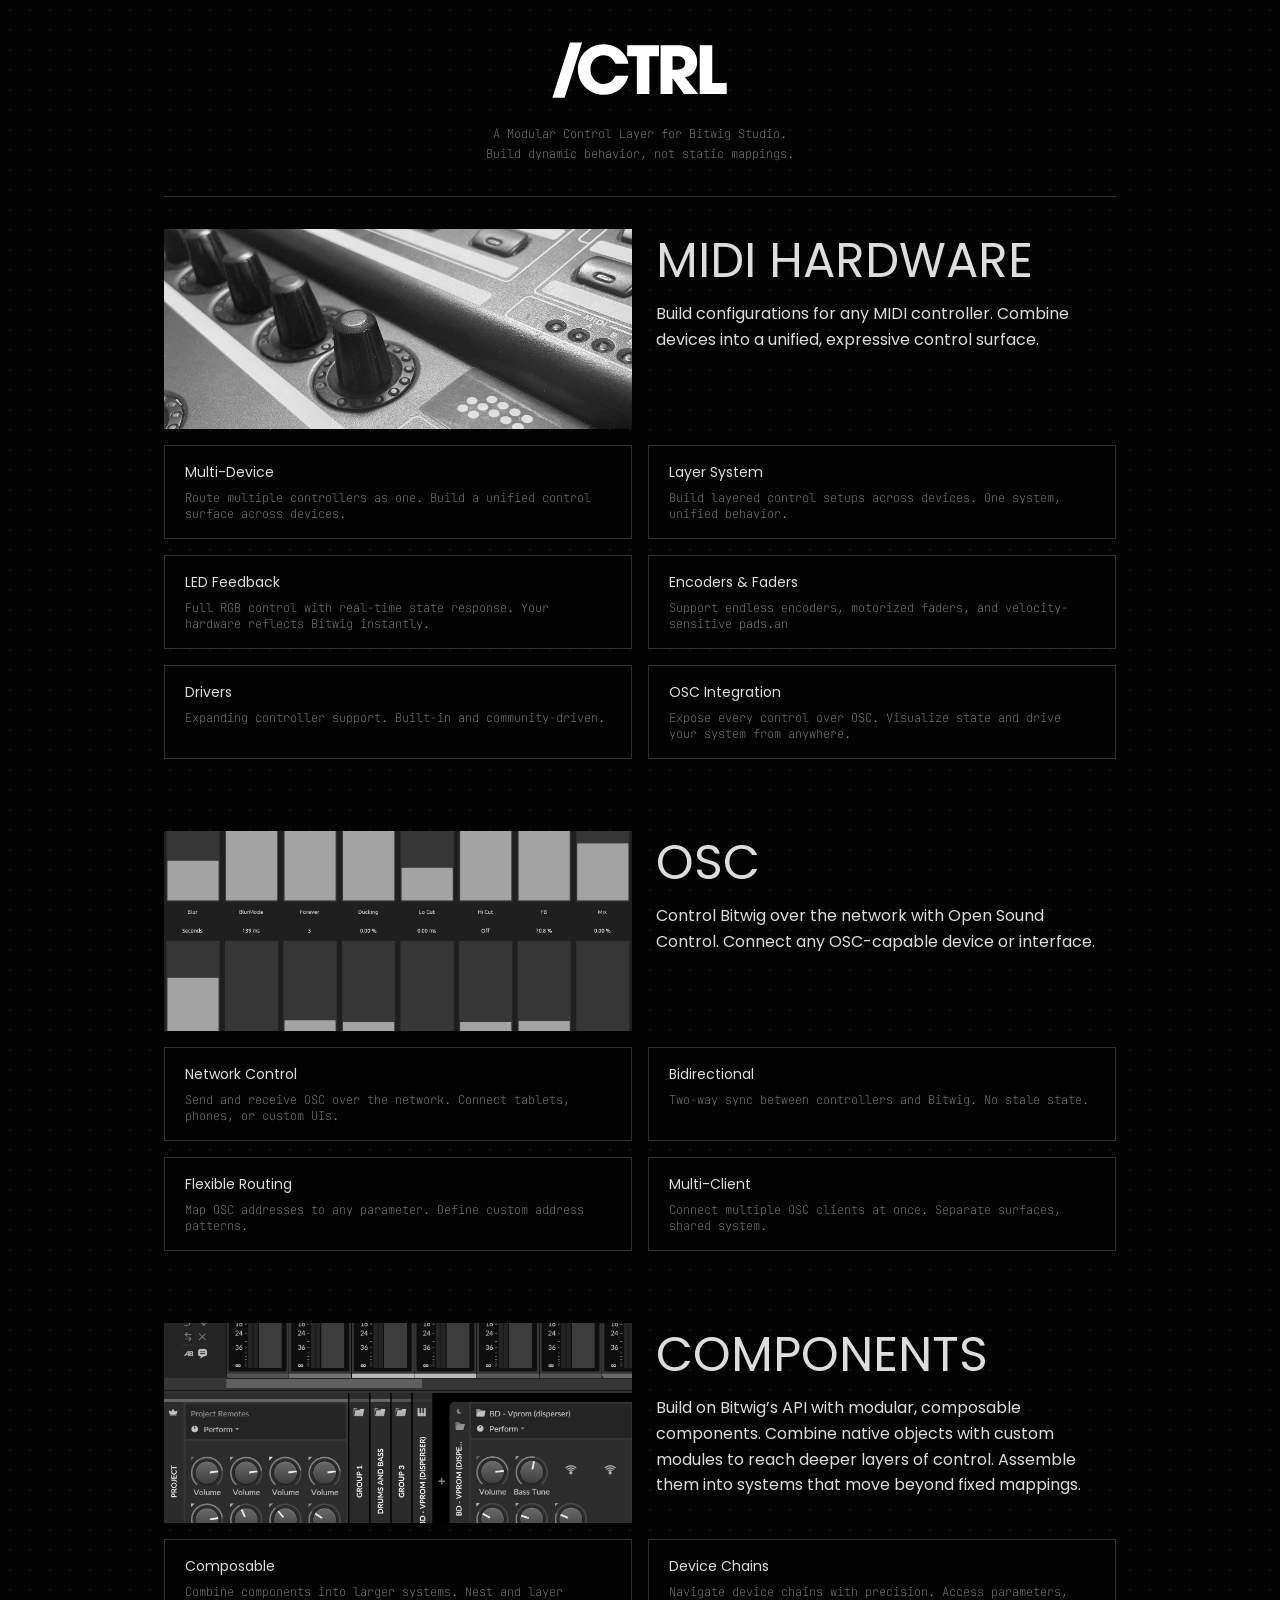
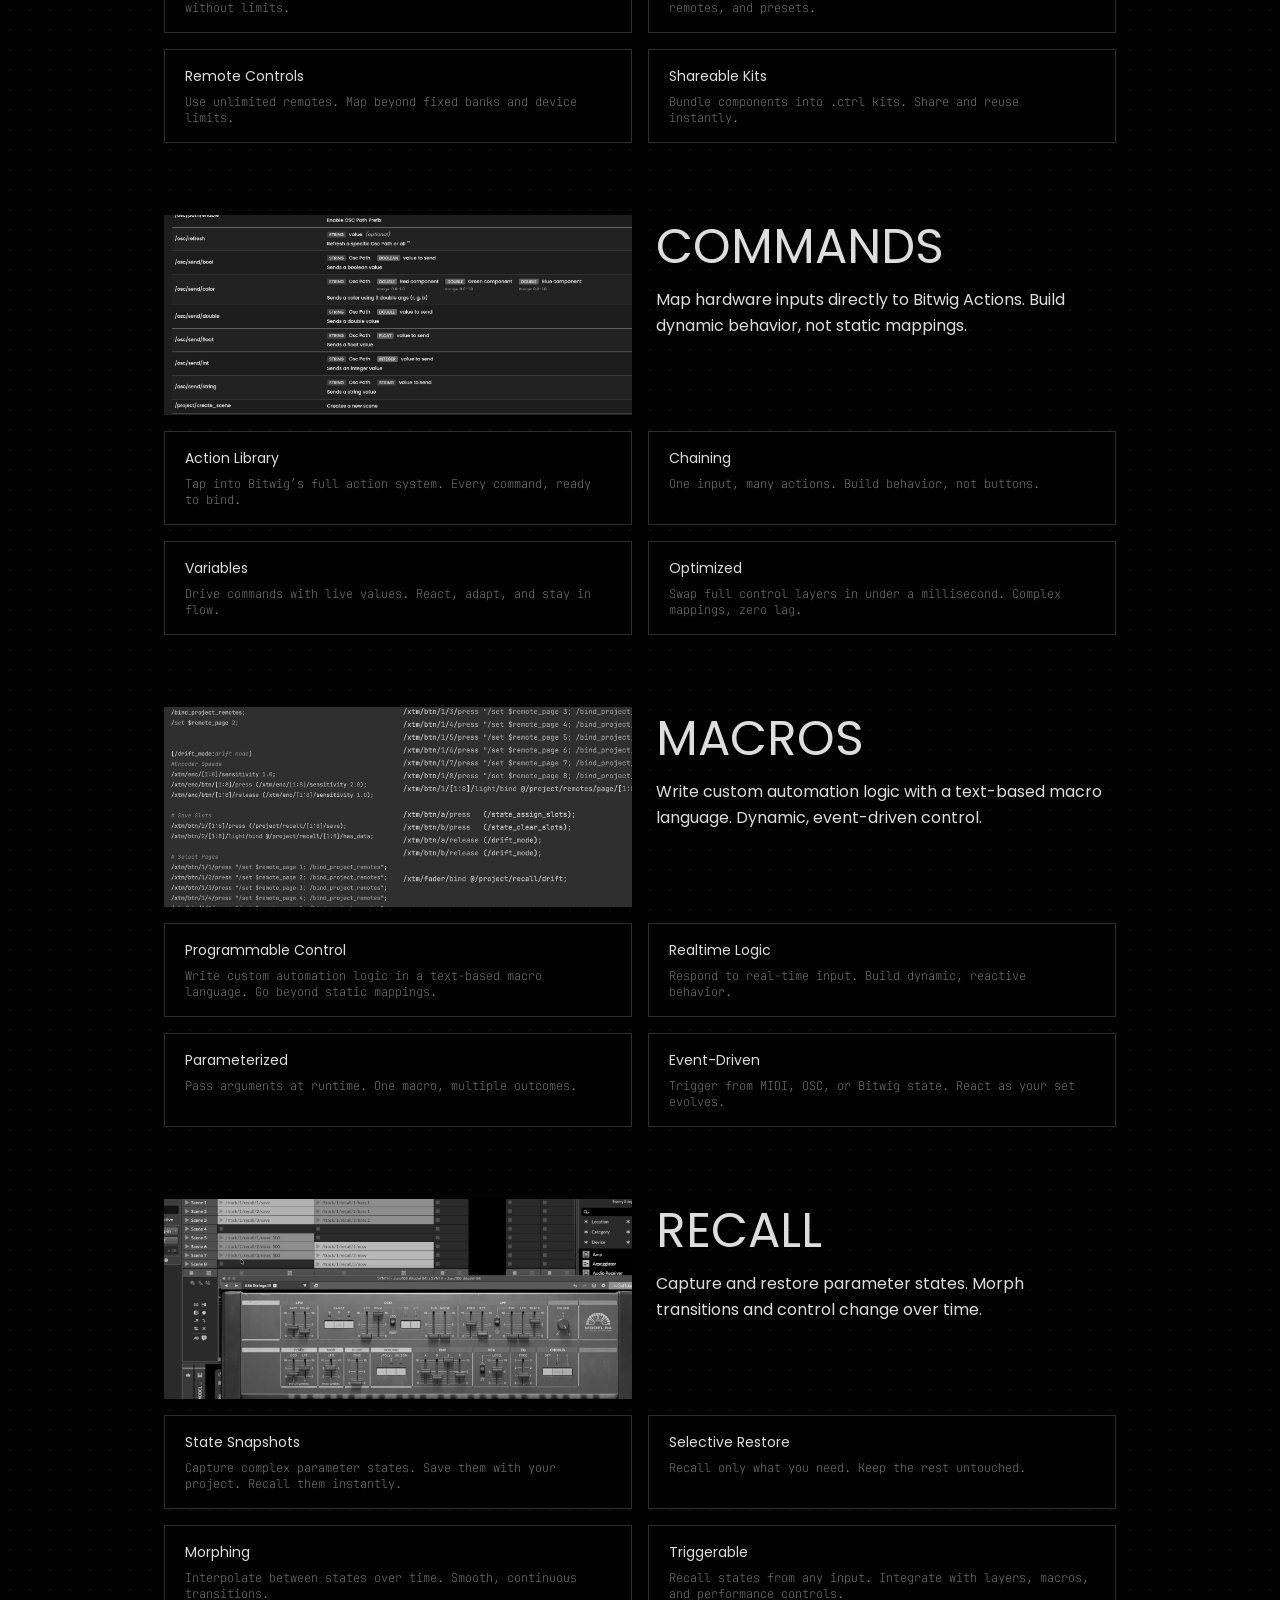
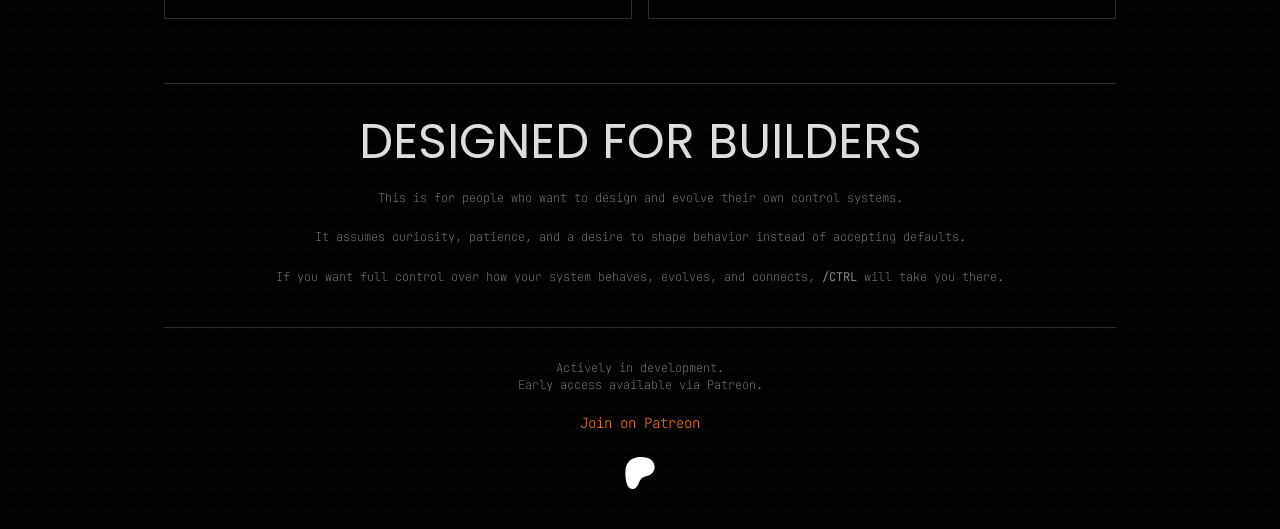
==== commit 28e6826c: "Update" ====
--- a/docs/index.html
+++ b/docs/index.html
@@ -7,35 +7,35 @@
 		<link rel="preconnect" href="https://fonts.gstatic.com" crossorigin>
 		<link href="https://fonts.googleapis.com/css2?family=JetBrains+Mono:wght@400&family=Poppins:wght@400;700&display=swap" rel="stylesheet">
 		
-		<link href="./_app/immutable/assets/0.DkhakV2W.css" rel="stylesheet">
-		<link rel="modulepreload" href="./_app/immutable/entry/start.Cnhu_0AL.js">
-		<link rel="modulepreload" href="./_app/immutable/chunks/BYIWSD7j.js">
+		<link href="./_app/immutable/assets/0.Dyul4cIP.css" rel="stylesheet">
+		<link rel="modulepreload" href="./_app/immutable/entry/start.DmPXSZCK.js">
+		<link rel="modulepreload" href="./_app/immutable/chunks/B-2i7Apu.js">
 		<link rel="modulepreload" href="./_app/immutable/chunks/CfUp9Xs4.js">
 		<link rel="modulepreload" href="./_app/immutable/chunks/Cm5kEEMA.js">
-		<link rel="modulepreload" href="./_app/immutable/entry/app.21EwwYnh.js">
+		<link rel="modulepreload" href="./_app/immutable/entry/app.bVUav8v7.js">
 		<link rel="modulepreload" href="./_app/immutable/chunks/IJKRHlXY.js">
 		<link rel="modulepreload" href="./_app/immutable/chunks/BLmd82Ju.js">
 		<link rel="modulepreload" href="./_app/immutable/chunks/pnJH_Esx.js">
 		<link rel="modulepreload" href="./_app/immutable/chunks/CU0QvEVM.js">
-		<link rel="modulepreload" href="./_app/immutable/nodes/0.DEsEUOsx.js">
+		<link rel="modulepreload" href="./_app/immutable/nodes/0.BLUEBsFy.js">
 		<link rel="modulepreload" href="./_app/immutable/chunks/Bt_JRlKs.js">
-		<link rel="modulepreload" href="./_app/immutable/nodes/2.BJFbvr0M.js">
-		<link rel="modulepreload" href="./_app/immutable/chunks/CkUbt6ab.js"><!--ojxrft--><meta name="description" content="A powerful, modular Bitwig Extension and control system. Build custom MIDI configurations, OSC workflows, and macros. Built in the open."/> <meta name="keywords" content="Bitwig, Bitwig Extension, Bitwig Studio, MIDI, OSC, Controller"/> <meta name="robots" content="index, follow"/> <meta name="theme-color" content="#0a0a0a"/> <link rel="canonical" href="https://slashctrl.io"/> <link rel="icon" href="/favicon.ico" sizes="any"/> <link rel="icon" href="/icon.png" type="image/png"/> <link rel="apple-touch-icon" href="/icon-256.png"/> <link rel="manifest" href="/site.webmanifest"/> <meta property="og:type" content="website"/> <meta property="og:url" content="https://slashctrl.io"/> <meta property="og:title" content="/CTRL — Modular Bitwig Extension &amp; Control System"/> <meta property="og:description" content="A powerful, modular Bitwig Extension and control system. Build custom MIDI configurations, OSC workflows, and macros. Built in the open."/> <meta property="og:image" content="https://slashctrl.io/og-image.png"/> <meta property="og:site_name" content="/CTRL"/> <meta name="twitter:card" content="summary_large_image"/> <meta name="twitter:url" content="https://slashctrl.io"/> <meta name="twitter:title" content="/CTRL — Modular Bitwig Extension &amp; Control System"/> <meta name="twitter:description" content="A powerful, modular Bitwig Extension and control system. Build custom MIDI configurations, OSC workflows, and macros. Built in the open."/> <meta name="twitter:image" content="https://slashctrl.io/og-image.png"/> <!----><script type="application/ld+json">{"@context":"https://schema.org","@type":"SoftwareApplication","name":"/CTRL","url":"https://slashctrl.io","description":"A powerful, modular Bitwig Extension and control system. Build custom MIDI configurations, OSC workflows, and macros. Built in the open.","operatingSystem":"Windows, macOS, Linux","applicationCategory":"MultimediaApplication","softwareVersion":"1.0","keywords":"Bitwig, Bitwig Studio, Bitwig Extension, MIDI Controller, OSC, Music Production","offers":{"@type":"Offer","price":"0","priceCurrency":"USD"}}</script><!----><!----><title>/CTRL — Modular Bitwig Extension &amp; Control System</title>
+		<link rel="modulepreload" href="./_app/immutable/nodes/2.CNn2B2K0.js">
+		<link rel="modulepreload" href="./_app/immutable/chunks/CkUbt6ab.js"><!--ojxrft--><meta name="description" content="A powerful, modular Bitwig Extension and control system. Build custom MIDI configurations, OSC workflows, and macros. Built in the open."/> <meta name="keywords" content="Bitwig, Bitwig Extension, Bitwig Studio, MIDI, OSC, Controller"/> <meta name="robots" content="index, follow"/> <meta name="theme-color" content="#0a0a0a"/> <link rel="canonical" href="https://slashctrl.io"/> <link rel="icon" href="/favicon.ico" sizes="any"/> <link rel="icon" href="/icon.png" type="image/png"/> <link rel="apple-touch-icon" href="/icon-256.png"/> <link rel="manifest" href="/site.webmanifest"/> <meta property="og:type" content="website"/> <meta property="og:url" content="https://slashctrl.io"/> <meta property="og:title" content="/CTRL — Modular Bitwig Extension &amp; Control System"/> <meta property="og:description" content="A powerful, modular Bitwig Extension and control system. Build custom MIDI configurations, OSC workflows, and macros. Built in the open."/> <meta property="og:image" content="https://slashctrl.io/og-image.png"/> <meta property="og:site_name" content="/CTRL"/> <meta name="twitter:card" content="summary_large_image"/> <meta name="twitter:url" content="https://slashctrl.io"/> <meta name="twitter:title" content="/CTRL — Modular Bitwig Extension &amp; Control System"/> <meta name="twitter:description" content="A powerful, modular Bitwig Extension and control system. Build custom MIDI configurations, OSC workflows, and macros. Built in the open."/> <meta name="twitter:image" content="https://slashctrl.io/og-image.png"/> <!----><script type="application/ld+json">{"@context":"https://schema.org","@type":"SoftwareApplication","name":"/CTRL","url":"https://slashctrl.io","description":"A powerful, modular Bitwig Extension and control system. Build custom MIDI configurations, OSC workflows, and macros. Built in the open.","operatingSystem":"Windows, macOS, Linux","applicationCategory":"MultimediaApplication","keywords":"Bitwig, Bitwig Studio, Bitwig Extension, MIDI Controller, OSC, Music Production","offers":[{"@type":"Offer","name":"Free","price":"0","priceCurrency":"USD"},{"@type":"Offer","name":"Pro","price":"49","priceCurrency":"USD"},{"@type":"Offer","name":"Standard","price":"149","priceCurrency":"USD"}]}</script><!----><!----><title>/CTRL — Modular Bitwig Extension &amp; Control System</title>
 	</head>
 	<body data-sveltekit-preload-data="hover">
-		<div style="display: contents"><!--[--><!--[--><!----><!----> <!----><main class="mx-auto min-h-screen max-w-[1000px] py-2"><section class="mx-auto w-full max-w-[1100px] px-6 py-8 text-center"><img src="data:image/svg+xml,%3c?xml%20version='1.0'%20encoding='UTF-8'%20standalone='no'?%3e%3c!DOCTYPE%20svg%20PUBLIC%20'-//W3C//DTD%20SVG%201.1//EN'%20'http://www.w3.org/Graphics/SVG/1.1/DTD/svg11.dtd'%3e%3csvg%20width='100%25'%20height='100%25'%20viewBox='0%200%201934%20660'%20version='1.1'%20xmlns='http://www.w3.org/2000/svg'%20xmlns:xlink='http://www.w3.org/1999/xlink'%20xml:space='preserve'%20xmlns:serif='http://www.serif.com/'%20style='fill-rule:evenodd;clip-rule:evenodd;stroke-linejoin:round;stroke-miterlimit:2;'%3e%3cg%20id='ctrl'%20transform='matrix(1,0,0,1,-155,-762)'%3e%3crect%20x='155'%20y='762'%20width='1934'%20height='660'%20style='fill:none;'/%3e%3cclipPath%20id='_clip1'%3e%3crect%20x='155'%20y='762'%20width='1934'%20height='660'/%3e%3c/clipPath%3e%3cg%20clip-path='url(%23_clip1)'%3e%3cg%20transform='matrix(2.08333,0,0,2.08333,0,-4929.17)'%3e%3cg%20transform='matrix(0.859557,0,0,0.293334,-3982.708595,2731.765971)'%3e%3crect%20x='4720'%20y='0'%20width='1080'%20height='1080'%20style='fill:none;'/%3e%3c/g%3e%3cg%20transform='matrix(1,0,0,1,-4720,2366)'%3e%3cg%20transform='matrix(14.224,0,0,14.224,1420.44,-5709.7)'%3e%3cg%3e%3cg%20transform='matrix(1,0,0,1,3.67081,-0.989088)'%3e%3cpath%20d='M245.176,429.057L240.76,429.057L234.4,449.217L238.84,449.217L245.176,429.057Z'%20style='fill:white;'/%3e%3c/g%3e%3cg%20transform='matrix(1,0,0,1,0.492127,0)'%3e%3cpath%20d='M265.168,440.169L260.416,440.169C259.624,441.921%20258.136,443.169%20256.144,443.169C253.24,443.169%20251.368,440.625%20251.368,437.889C251.368,435.153%20253.24,432.705%20256.12,432.705C258.112,432.705%20259.72,433.977%20260.416,435.801L265.168,435.801C265,434.769%20264.544,433.761%20263.968,432.897C262.192,430.209%20259.36,428.721%20256.144,428.721C250.984,428.721%20246.832,432.705%20246.832,437.913C246.832,443.121%20251.032,447.153%20256.192,447.153C260.488,447.153%20264.136,444.369%20265.168,440.169Z'%20style='fill:white;'/%3e%3c/g%3e%3cpath%20d='M276.712,433.041L276.712,429.057L265.192,429.057L265.192,433.041L268.696,433.041L268.696,446.817L273.232,446.817L273.232,433.041L276.712,433.041Z'%20style='fill:white;'/%3e%3cg%20transform='matrix(1,0,0,1,-0.281216,0)'%3e%3cpath%20d='M291.256,446.817L286.432,440.769C289.24,440.313%20290.848,437.913%20290.848,435.177C290.848,433.329%20290.128,431.505%20288.664,430.329C287.128,429.105%20285.064,429.057%20283.192,429.057L277.576,429.057L277.576,446.817L281.92,446.817L281.92,441.081L281.968,441.081L286.072,446.817L291.256,446.817ZM286.504,435.441C286.504,437.265%20285.232,437.985%20283.528,437.985L281.92,437.985L281.92,433.041L283.576,433.041C285.136,433.041%20286.504,433.689%20286.504,435.441Z'%20style='fill:white;'/%3e%3c/g%3e%3cg%20transform='matrix(1,0,0,1,-0.913951,0)'%3e%3cpath%20d='M302.2,446.817L302.2,442.833L296.944,442.833L296.944,429.057L292.408,429.057L292.408,446.817L302.2,446.817Z'%20style='fill:white;'/%3e%3c/g%3e%3c/g%3e%3c/g%3e%3c/g%3e%3c/g%3e%3c/g%3e%3c/g%3e%3c/svg%3e" alt="/CTRL Logo" class="mx-auto mb-6 h-auto w-[180px]"/> <h1 class="sr-only">/CTRL — Modular Bitwig Extension &amp; Control System</h1> <p class="font-body text-sm leading-relaxed">A modular control system for Bitwig.<br/> Built in public. Shaped by real use.</p><!----></section><!----> <div class="mx-auto max-w-[1000px] px-6"><hr class="border-0 border-t border-brand-text/20"/></div> <section class="mx-auto w-full max-w-[1100px] px-6 py-8 "><div class="flex flex-col gap-10 flex"><div class="flex flex-col gap-4"><div class="grid grid-cols-1 gap-4 md:grid-cols-2"><!--[--><div class="h-[200px] overflow-hidden"><img src="/_app/immutable/assets/hardware.DzaD0bWJ.png" alt="MIDI Hardware" class="h-full w-full object-cover object-center grayscale transition-[filter] duration-400 ease-in-out hover:grayscale-0"/></div><!--]--> <div class="flex flex-col justify-start px-2"><h2 class="font-heading text-2xl text-brand-text uppercase">MIDI Hardware</h2> <!--[--><h3 class="mt-3 text-brand-muted">Build configurations for any MIDI controller. Combine devices into a unified, expressive control surface.</h3><!--]--></div></div> <div class="grid grid-cols-1 gap-4 md:grid-cols-2"><!--[--><div class="border border-brand-text/20 bg-brand-bg px-5 py-4"><h3 class="font-heading text-sm font-bold text-brand-text">Multi-Device</h3> <p class="mt-1 text-xs text-brand-muted">Route multiple controllers as one. Build a unified control surface across devices.</p></div><div class="border border-brand-text/20 bg-brand-bg px-5 py-4"><h3 class="font-heading text-sm font-bold text-brand-text">Layer System</h3> <p class="mt-1 text-xs text-brand-muted">Build layered control setups across devices. One system, unified behavior.</p></div><div class="border border-brand-text/20 bg-brand-bg px-5 py-4"><h3 class="font-heading text-sm font-bold text-brand-text">LED Feedback</h3> <p class="mt-1 text-xs text-brand-muted">Full RGB control with real-time state response. Your hardware reflects Bitwig instantly.</p></div><div class="border border-brand-text/20 bg-brand-bg px-5 py-4"><h3 class="font-heading text-sm font-bold text-brand-text">Encoders &amp; Faders</h3> <p class="mt-1 text-xs text-brand-muted">Support endless encoders, motorized faders, and velocity-sensitive pads.an</p></div><div class="border border-brand-text/20 bg-brand-bg px-5 py-4"><h3 class="font-heading text-sm font-bold text-brand-text">Drivers</h3> <p class="mt-1 text-xs text-brand-muted">Expanding controller support. Built-in and community-driven.</p></div><div class="border border-brand-text/20 bg-brand-bg px-5 py-4"><h3 class="font-heading text-sm font-bold text-brand-text">OSC Integration</h3> <p class="mt-1 text-xs text-brand-muted">Expose every control over OSC. Visualize state and drive your system from anywhere.</p></div><!--]--></div></div><!----> <div class="flex flex-col gap-4"><div class="grid grid-cols-1 gap-4 md:grid-cols-2"><!--[--><div class="h-[200px] overflow-hidden"><img src="/_app/immutable/assets/osc.UuarPjVk.png" alt="OSC" class="h-full w-full object-cover object-center grayscale transition-[filter] duration-400 ease-in-out hover:grayscale-0"/></div><!--]--> <div class="flex flex-col justify-start px-2"><h2 class="font-heading text-2xl text-brand-text uppercase">OSC</h2> <!--[--><h3 class="mt-3 text-brand-muted">Control Bitwig over the network with Open Sound Control. Connect any OSC-capable device or interface.</h3><!--]--></div></div> <div class="grid grid-cols-1 gap-4 md:grid-cols-2"><!--[--><div class="border border-brand-text/20 bg-brand-bg px-5 py-4"><h3 class="font-heading text-sm font-bold text-brand-text">Network Control</h3> <p class="mt-1 text-xs text-brand-muted">Send and receive OSC over the network. Connect tablets, phones, or custom UIs.</p></div><div class="border border-brand-text/20 bg-brand-bg px-5 py-4"><h3 class="font-heading text-sm font-bold text-brand-text">Bidirectional</h3> <p class="mt-1 text-xs text-brand-muted">Two-way sync between controllers and Bitwig. No stale state.</p></div><div class="border border-brand-text/20 bg-brand-bg px-5 py-4"><h3 class="font-heading text-sm font-bold text-brand-text">Flexible Routing</h3> <p class="mt-1 text-xs text-brand-muted">Map OSC addresses to any parameter. Define custom address patterns.</p></div><div class="border border-brand-text/20 bg-brand-bg px-5 py-4"><h3 class="font-heading text-sm font-bold text-brand-text">Multi-Client</h3> <p class="mt-1 text-xs text-brand-muted">Connect multiple OSC clients at once. Separate surfaces, shared system.</p></div><!--]--></div></div><!----> <div class="flex flex-col gap-4"><div class="grid grid-cols-1 gap-4 md:grid-cols-2"><!--[--><div class="h-[200px] overflow-hidden"><img src="/_app/immutable/assets/components.B3CpB1pT.png" alt="Components" class="h-full w-full object-cover object-center grayscale transition-[filter] duration-400 ease-in-out hover:grayscale-0"/></div><!--]--> <div class="flex flex-col justify-start px-2"><h2 class="font-heading text-2xl text-brand-text uppercase">Components</h2> <!--[--><h3 class="mt-3 text-brand-muted">Build on Bitwig’s API with modular, composable components. Combine native objects with custom modules to reach deeper layers of control. Assemble them into systems that move beyond fixed mappings.</h3><!--]--></div></div> <div class="grid grid-cols-1 gap-4 md:grid-cols-2"><!--[--><div class="border border-brand-text/20 bg-brand-bg px-5 py-4"><h3 class="font-heading text-sm font-bold text-brand-text">Composable</h3> <p class="mt-1 text-xs text-brand-muted">Combine components into larger systems. Nest and layer without limits.</p></div><div class="border border-brand-text/20 bg-brand-bg px-5 py-4"><h3 class="font-heading text-sm font-bold text-brand-text">Device Chains</h3> <p class="mt-1 text-xs text-brand-muted">Navigate device chains with precision. Access parameters, remotes, and presets.</p></div><div class="border border-brand-text/20 bg-brand-bg px-5 py-4"><h3 class="font-heading text-sm font-bold text-brand-text">Remote Controls </h3> <p class="mt-1 text-xs text-brand-muted">Use unlimited remotes. Map beyond fixed banks and device limits.</p></div><div class="border border-brand-text/20 bg-brand-bg px-5 py-4"><h3 class="font-heading text-sm font-bold text-brand-text">Shareable Kits</h3> <p class="mt-1 text-xs text-brand-muted">Bundle components into .ctrl kits. Share and reuse instantly.</p></div><!--]--></div></div><!----> <div class="flex flex-col gap-4"><div class="grid grid-cols-1 gap-4 md:grid-cols-2"><!--[--><div class="h-[200px] overflow-hidden"><img src="/_app/immutable/assets/commands.BCtYHnZm.png" alt="Commands" class="h-full w-full object-cover object-center grayscale transition-[filter] duration-400 ease-in-out hover:grayscale-0"/></div><!--]--> <div class="flex flex-col justify-start px-2"><h2 class="font-heading text-2xl text-brand-text uppercase">Commands</h2> <!--[--><h3 class="mt-3 text-brand-muted">Map hardware inputs directly to Bitwig Actions. Build dynamic behavior, not static mappings.</h3><!--]--></div></div> <div class="grid grid-cols-1 gap-4 md:grid-cols-2"><!--[--><div class="border border-brand-text/20 bg-brand-bg px-5 py-4"><h3 class="font-heading text-sm font-bold text-brand-text">Action Library</h3> <p class="mt-1 text-xs text-brand-muted">Tap into Bitwig’s full action system. Every command, ready to bind.</p></div><div class="border border-brand-text/20 bg-brand-bg px-5 py-4"><h3 class="font-heading text-sm font-bold text-brand-text">Chaining</h3> <p class="mt-1 text-xs text-brand-muted">One input, many actions. Build behavior, not buttons.</p></div><div class="border border-brand-text/20 bg-brand-bg px-5 py-4"><h3 class="font-heading text-sm font-bold text-brand-text">Variables</h3> <p class="mt-1 text-xs text-brand-muted">Drive commands with live values. React, adapt, and stay in flow.</p></div><div class="border border-brand-text/20 bg-brand-bg px-5 py-4"><h3 class="font-heading text-sm font-bold text-brand-text">Optimized</h3> <p class="mt-1 text-xs text-brand-muted">Swap full control layers in under a millisecond. Complex mappings, zero lag.</p></div><!--]--></div></div><!----> <div class="flex flex-col gap-4"><div class="grid grid-cols-1 gap-4 md:grid-cols-2"><!--[--><div class="h-[200px] overflow-hidden"><img src="/_app/immutable/assets/macros.CGVCI5qG.png" alt="Macros" class="h-full w-full object-cover object-center grayscale transition-[filter] duration-400 ease-in-out hover:grayscale-0"/></div><!--]--> <div class="flex flex-col justify-start px-2"><h2 class="font-heading text-2xl text-brand-text uppercase">Macros</h2> <!--[--><h3 class="mt-3 text-brand-muted">Write custom automation logic with a text-based macro language. Dynamic, event-driven control.</h3><!--]--></div></div> <div class="grid grid-cols-1 gap-4 md:grid-cols-2"><!--[--><div class="border border-brand-text/20 bg-brand-bg px-5 py-4"><h3 class="font-heading text-sm font-bold text-brand-text">Programmable Control</h3> <p class="mt-1 text-xs text-brand-muted">Write custom automation logic in a text-based macro language. Go beyond static mappings.</p></div><div class="border border-brand-text/20 bg-brand-bg px-5 py-4"><h3 class="font-heading text-sm font-bold text-brand-text">Realtime Logic</h3> <p class="mt-1 text-xs text-brand-muted">Respond to real-time input. Build dynamic, reactive behavior.</p></div><div class="border border-brand-text/20 bg-brand-bg px-5 py-4"><h3 class="font-heading text-sm font-bold text-brand-text">Parameterized</h3> <p class="mt-1 text-xs text-brand-muted">Pass arguments at runtime. One macro, multiple outcomes.</p></div><div class="border border-brand-text/20 bg-brand-bg px-5 py-4"><h3 class="font-heading text-sm font-bold text-brand-text">Event-Driven</h3> <p class="mt-1 text-xs text-brand-muted">Trigger from MIDI, OSC, or Bitwig state. React as your set evolves.</p></div><!--]--></div></div><!----> <div class="flex flex-col gap-4"><div class="grid grid-cols-1 gap-4 md:grid-cols-2"><!--[--><div class="h-[200px] overflow-hidden"><img src="/_app/immutable/assets/recall.Bu1Wil9K.png" alt="Recall" class="h-full w-full object-cover object-center grayscale transition-[filter] duration-400 ease-in-out hover:grayscale-0"/></div><!--]--> <div class="flex flex-col justify-start px-2"><h2 class="font-heading text-2xl text-brand-text uppercase">Recall</h2> <!--[--><h3 class="mt-3 text-brand-muted">Capture and restore parameter states. Morph transitions and control change over time.</h3><!--]--></div></div> <div class="grid grid-cols-1 gap-4 md:grid-cols-2"><!--[--><div class="border border-brand-text/20 bg-brand-bg px-5 py-4"><h3 class="font-heading text-sm font-bold text-brand-text">State Snapshots</h3> <p class="mt-1 text-xs text-brand-muted">Capture complex parameter states. Save them with your project. Recall them instantly.</p></div><div class="border border-brand-text/20 bg-brand-bg px-5 py-4"><h3 class="font-heading text-sm font-bold text-brand-text">Selective Restore</h3> <p class="mt-1 text-xs text-brand-muted">Recall only what you need. Keep the rest untouched.</p></div><div class="border border-brand-text/20 bg-brand-bg px-5 py-4"><h3 class="font-heading text-sm font-bold text-brand-text">Morphing</h3> <p class="mt-1 text-xs text-brand-muted">Interpolate between states over time. Smooth, continuous transitions.</p></div><div class="border border-brand-text/20 bg-brand-bg px-5 py-4"><h3 class="font-heading text-sm font-bold text-brand-text">Triggerable</h3> <p class="mt-1 text-xs text-brand-muted">Recall states from any input. Integrate with layers, macros, and performance controls.</p></div><!--]--></div></div><!----></div><!----></section><!----> <div class="mx-auto max-w-[1100px] px-6"><hr class="border-0 border-t border-brand-text/20"/></div> <div class="mx-auto max-w-[1100px] p-5 px-6 text-center"><h2>DESIGNED FOR BUILDERS</h2> <p>For those who build their own systems.</p> <p class="pt-5">Define behavior instead of accepting defaults.</p> <p class="pt-5 center leading-relaxed">Take full control of how your system behaves and evolves.</p> <p class="pt-5"><b>/CTRL gets you there.</b></p></div> <div class="mx-auto max-w-[1100px] px-6"><hr class="border-0 border-t border-brand-text/20"/></div> <section class="mx-auto w-full max-w-[1100px] px-6 py-8 text-center"><p class="mb-4 text-sm">Early access. Active development.</p> <a href="https://www.patreon.com/c/slashctrl" target="_blank" rel="noopener noreferrer" class="inline-flex flex-col items-center gap-6 text-sm text-brand-accent transition-opacity hover:opacity-80">Join the build on Patreon <img src="data:image/svg+xml,%3c?xml%20version='1.0'%20encoding='utf-8'?%3e%3c!--%20Generator:%20Adobe%20Illustrator%2027.4.0,%20SVG%20Export%20Plug-In%20.%20SVG%20Version:%206.00%20Build%200)%20--%3e%3csvg%20version='1.1'%20id='Layer_1'%20xmlns='http://www.w3.org/2000/svg'%20xmlns:xlink='http://www.w3.org/1999/xlink'%20x='0px'%20y='0px'%20viewBox='0%200%201080%201080'%20style='enable-background:new%200%200%201080%201080;'%20xml:space='preserve'%3e%3cstyle%20type='text/css'%3e%20.st0{fill:%23FFFFFF;}%20%3c/style%3e%3cpath%20class='st0'%20d='M1033.05,324.45c-0.19-137.9-107.59-250.92-233.6-291.7c-156.48-50.64-362.86-43.3-512.28,27.2%20C106.07,145.41,49.18,332.61,47.06,519.31c-1.74,153.5,13.58,557.79,241.62,560.67c169.44,2.15,194.67-216.18,273.07-321.33%20c55.78-74.81,127.6-95.94,216.01-117.82C929.71,603.22,1033.27,483.3,1033.05,324.45z'/%3e%3c/svg%3e" alt="" class="h-auto w-8"/></a><!----></section><!----></main><!----><!----><!----><!--]--> <!--[!--><!--]--><!--]-->
+		<div style="display: contents"><!--[--><!--[--><!----><!----> <!----><main class="mx-auto min-h-screen max-w-[1000px] py-2"><section class="mx-auto w-full max-w-[1100px] px-6 py-8 text-center"><img src="data:image/svg+xml,%3c?xml%20version='1.0'%20encoding='UTF-8'%20standalone='no'?%3e%3c!DOCTYPE%20svg%20PUBLIC%20'-//W3C//DTD%20SVG%201.1//EN'%20'http://www.w3.org/Graphics/SVG/1.1/DTD/svg11.dtd'%3e%3csvg%20width='100%25'%20height='100%25'%20viewBox='0%200%201934%20660'%20version='1.1'%20xmlns='http://www.w3.org/2000/svg'%20xmlns:xlink='http://www.w3.org/1999/xlink'%20xml:space='preserve'%20xmlns:serif='http://www.serif.com/'%20style='fill-rule:evenodd;clip-rule:evenodd;stroke-linejoin:round;stroke-miterlimit:2;'%3e%3cg%20id='ctrl'%20transform='matrix(1,0,0,1,-155,-762)'%3e%3crect%20x='155'%20y='762'%20width='1934'%20height='660'%20style='fill:none;'/%3e%3cclipPath%20id='_clip1'%3e%3crect%20x='155'%20y='762'%20width='1934'%20height='660'/%3e%3c/clipPath%3e%3cg%20clip-path='url(%23_clip1)'%3e%3cg%20transform='matrix(2.08333,0,0,2.08333,0,-4929.17)'%3e%3cg%20transform='matrix(0.859557,0,0,0.293334,-3982.708595,2731.765971)'%3e%3crect%20x='4720'%20y='0'%20width='1080'%20height='1080'%20style='fill:none;'/%3e%3c/g%3e%3cg%20transform='matrix(1,0,0,1,-4720,2366)'%3e%3cg%20transform='matrix(14.224,0,0,14.224,1420.44,-5709.7)'%3e%3cg%3e%3cg%20transform='matrix(1,0,0,1,3.67081,-0.989088)'%3e%3cpath%20d='M245.176,429.057L240.76,429.057L234.4,449.217L238.84,449.217L245.176,429.057Z'%20style='fill:white;'/%3e%3c/g%3e%3cg%20transform='matrix(1,0,0,1,0.492127,0)'%3e%3cpath%20d='M265.168,440.169L260.416,440.169C259.624,441.921%20258.136,443.169%20256.144,443.169C253.24,443.169%20251.368,440.625%20251.368,437.889C251.368,435.153%20253.24,432.705%20256.12,432.705C258.112,432.705%20259.72,433.977%20260.416,435.801L265.168,435.801C265,434.769%20264.544,433.761%20263.968,432.897C262.192,430.209%20259.36,428.721%20256.144,428.721C250.984,428.721%20246.832,432.705%20246.832,437.913C246.832,443.121%20251.032,447.153%20256.192,447.153C260.488,447.153%20264.136,444.369%20265.168,440.169Z'%20style='fill:white;'/%3e%3c/g%3e%3cpath%20d='M276.712,433.041L276.712,429.057L265.192,429.057L265.192,433.041L268.696,433.041L268.696,446.817L273.232,446.817L273.232,433.041L276.712,433.041Z'%20style='fill:white;'/%3e%3cg%20transform='matrix(1,0,0,1,-0.281216,0)'%3e%3cpath%20d='M291.256,446.817L286.432,440.769C289.24,440.313%20290.848,437.913%20290.848,435.177C290.848,433.329%20290.128,431.505%20288.664,430.329C287.128,429.105%20285.064,429.057%20283.192,429.057L277.576,429.057L277.576,446.817L281.92,446.817L281.92,441.081L281.968,441.081L286.072,446.817L291.256,446.817ZM286.504,435.441C286.504,437.265%20285.232,437.985%20283.528,437.985L281.92,437.985L281.92,433.041L283.576,433.041C285.136,433.041%20286.504,433.689%20286.504,435.441Z'%20style='fill:white;'/%3e%3c/g%3e%3cg%20transform='matrix(1,0,0,1,-0.913951,0)'%3e%3cpath%20d='M302.2,446.817L302.2,442.833L296.944,442.833L296.944,429.057L292.408,429.057L292.408,446.817L302.2,446.817Z'%20style='fill:white;'/%3e%3c/g%3e%3c/g%3e%3c/g%3e%3c/g%3e%3c/g%3e%3c/g%3e%3c/g%3e%3c/svg%3e" alt="/CTRL Logo" class="mx-auto mb-6 h-auto w-[180px]"/> <h1 class="sr-only">/CTRL — A Modular Control Layer for Bitwig Studio</h1> <p class="font-body text-sm leading-relaxed">A Modular Control Layer for Bitwig Studio.<br/>Build dynamic behavior, not static mappings.</p><!----></section><!----> <div class="mx-auto max-w-[1000px] px-6"><hr class="border-0 border-t border-brand-text/20"/></div> <section class="mx-auto w-full max-w-[1100px] px-6 py-8 "><div class="flex flex-col gap-10 flex"><div class="flex flex-col gap-4 pb-8"><div class="grid grid-cols-1 gap-4 md:grid-cols-2"><!--[--><div class="h-[200px] overflow-hidden"><img src="/_app/immutable/assets/hardware.DzaD0bWJ.png" alt="MIDI Hardware" class="h-full w-full object-cover object-center grayscale transition-[filter] duration-400 ease-in-out hover:grayscale-0"/></div><!--]--> <div class="flex flex-col justify-start px-2"><h2 class="font-heading text-2xl text-brand-text uppercase">MIDI Hardware</h2> <!--[--><h3 class="mt-3 text-brand-muted">Build configurations for any MIDI controller. Combine devices into a unified, expressive control surface.</h3><!--]--></div></div> <div class="grid grid-cols-1 gap-4 md:grid-cols-2"><!--[--><div class="border border-brand-text/20 bg-brand-bg px-5 py-4"><h3 class="font-heading text-sm font-bold text-brand-text">Multi-Device</h3> <p class="mt-1 text-xs text-brand-muted">Route multiple controllers as one. Build a unified control surface across devices.</p></div><div class="border border-brand-text/20 bg-brand-bg px-5 py-4"><h3 class="font-heading text-sm font-bold text-brand-text">Layer System</h3> <p class="mt-1 text-xs text-brand-muted">Build layered control setups across devices. One system, unified behavior.</p></div><div class="border border-brand-text/20 bg-brand-bg px-5 py-4"><h3 class="font-heading text-sm font-bold text-brand-text">LED Feedback</h3> <p class="mt-1 text-xs text-brand-muted">Full RGB control with real-time state response. Your hardware reflects Bitwig instantly.</p></div><div class="border border-brand-text/20 bg-brand-bg px-5 py-4"><h3 class="font-heading text-sm font-bold text-brand-text">Encoders &amp; Faders</h3> <p class="mt-1 text-xs text-brand-muted">Support endless encoders, motorized faders, and velocity-sensitive pads.an</p></div><div class="border border-brand-text/20 bg-brand-bg px-5 py-4"><h3 class="font-heading text-sm font-bold text-brand-text">Drivers</h3> <p class="mt-1 text-xs text-brand-muted">Expanding controller support. Built-in and community-driven.</p></div><div class="border border-brand-text/20 bg-brand-bg px-5 py-4"><h3 class="font-heading text-sm font-bold text-brand-text">OSC Integration</h3> <p class="mt-1 text-xs text-brand-muted">Expose every control over OSC. Visualize state and drive your system from anywhere.</p></div><!--]--></div></div><!----> <div class="flex flex-col gap-4 pb-8"><div class="grid grid-cols-1 gap-4 md:grid-cols-2"><!--[--><div class="h-[200px] overflow-hidden"><img src="/_app/immutable/assets/osc.UuarPjVk.png" alt="OSC" class="h-full w-full object-cover object-center grayscale transition-[filter] duration-400 ease-in-out hover:grayscale-0"/></div><!--]--> <div class="flex flex-col justify-start px-2"><h2 class="font-heading text-2xl text-brand-text uppercase">OSC</h2> <!--[--><h3 class="mt-3 text-brand-muted">Control Bitwig over the network with Open Sound Control. Connect any OSC-capable device or interface.</h3><!--]--></div></div> <div class="grid grid-cols-1 gap-4 md:grid-cols-2"><!--[--><div class="border border-brand-text/20 bg-brand-bg px-5 py-4"><h3 class="font-heading text-sm font-bold text-brand-text">Network Control</h3> <p class="mt-1 text-xs text-brand-muted">Send and receive OSC over the network. Connect tablets, phones, or custom UIs.</p></div><div class="border border-brand-text/20 bg-brand-bg px-5 py-4"><h3 class="font-heading text-sm font-bold text-brand-text">Bidirectional</h3> <p class="mt-1 text-xs text-brand-muted">Two-way sync between controllers and Bitwig. No stale state.</p></div><div class="border border-brand-text/20 bg-brand-bg px-5 py-4"><h3 class="font-heading text-sm font-bold text-brand-text">Flexible Routing</h3> <p class="mt-1 text-xs text-brand-muted">Map OSC addresses to any parameter. Define custom address patterns.</p></div><div class="border border-brand-text/20 bg-brand-bg px-5 py-4"><h3 class="font-heading text-sm font-bold text-brand-text">Multi-Client</h3> <p class="mt-1 text-xs text-brand-muted">Connect multiple OSC clients at once. Separate surfaces, shared system.</p></div><!--]--></div></div><!----> <div class="flex flex-col gap-4 pb-8"><div class="grid grid-cols-1 gap-4 md:grid-cols-2"><!--[--><div class="h-[200px] overflow-hidden"><img src="/_app/immutable/assets/components.B3CpB1pT.png" alt="Components" class="h-full w-full object-cover object-center grayscale transition-[filter] duration-400 ease-in-out hover:grayscale-0"/></div><!--]--> <div class="flex flex-col justify-start px-2"><h2 class="font-heading text-2xl text-brand-text uppercase">Components</h2> <!--[--><h3 class="mt-3 text-brand-muted">Build on Bitwig’s API with modular, composable components. Combine native objects with custom modules to reach deeper layers of control. Assemble them into systems that move beyond fixed mappings.</h3><!--]--></div></div> <div class="grid grid-cols-1 gap-4 md:grid-cols-2"><!--[--><div class="border border-brand-text/20 bg-brand-bg px-5 py-4"><h3 class="font-heading text-sm font-bold text-brand-text">Composable</h3> <p class="mt-1 text-xs text-brand-muted">Combine components into larger systems. Nest and layer without limits.</p></div><div class="border border-brand-text/20 bg-brand-bg px-5 py-4"><h3 class="font-heading text-sm font-bold text-brand-text">Device Chains</h3> <p class="mt-1 text-xs text-brand-muted">Navigate device chains with precision. Access parameters, remotes, and presets.</p></div><div class="border border-brand-text/20 bg-brand-bg px-5 py-4"><h3 class="font-heading text-sm font-bold text-brand-text">Remote Controls </h3> <p class="mt-1 text-xs text-brand-muted">Use unlimited remotes. Map beyond fixed banks and device limits.</p></div><div class="border border-brand-text/20 bg-brand-bg px-5 py-4"><h3 class="font-heading text-sm font-bold text-brand-text">Shareable Kits</h3> <p class="mt-1 text-xs text-brand-muted">Bundle components into .ctrl kits. Share and reuse instantly.</p></div><!--]--></div></div><!----> <div class="flex flex-col gap-4 pb-8"><div class="grid grid-cols-1 gap-4 md:grid-cols-2"><!--[--><div class="h-[200px] overflow-hidden"><img src="/_app/immutable/assets/commands.BCtYHnZm.png" alt="Commands" class="h-full w-full object-cover object-center grayscale transition-[filter] duration-400 ease-in-out hover:grayscale-0"/></div><!--]--> <div class="flex flex-col justify-start px-2"><h2 class="font-heading text-2xl text-brand-text uppercase">Commands</h2> <!--[--><h3 class="mt-3 text-brand-muted">Map hardware inputs directly to Bitwig Actions. Build dynamic behavior, not static mappings.</h3><!--]--></div></div> <div class="grid grid-cols-1 gap-4 md:grid-cols-2"><!--[--><div class="border border-brand-text/20 bg-brand-bg px-5 py-4"><h3 class="font-heading text-sm font-bold text-brand-text">Action Library</h3> <p class="mt-1 text-xs text-brand-muted">Tap into Bitwig’s full action system. Every command, ready to bind.</p></div><div class="border border-brand-text/20 bg-brand-bg px-5 py-4"><h3 class="font-heading text-sm font-bold text-brand-text">Chaining</h3> <p class="mt-1 text-xs text-brand-muted">One input, many actions. Build behavior, not buttons.</p></div><div class="border border-brand-text/20 bg-brand-bg px-5 py-4"><h3 class="font-heading text-sm font-bold text-brand-text">Variables</h3> <p class="mt-1 text-xs text-brand-muted">Drive commands with live values. React, adapt, and stay in flow.</p></div><div class="border border-brand-text/20 bg-brand-bg px-5 py-4"><h3 class="font-heading text-sm font-bold text-brand-text">Optimized</h3> <p class="mt-1 text-xs text-brand-muted">Swap full control layers in under a millisecond. Complex mappings, zero lag.</p></div><!--]--></div></div><!----> <div class="flex flex-col gap-4 pb-8"><div class="grid grid-cols-1 gap-4 md:grid-cols-2"><!--[--><div class="h-[200px] overflow-hidden"><img src="/_app/immutable/assets/macros.CGVCI5qG.png" alt="Macros" class="h-full w-full object-cover object-center grayscale transition-[filter] duration-400 ease-in-out hover:grayscale-0"/></div><!--]--> <div class="flex flex-col justify-start px-2"><h2 class="font-heading text-2xl text-brand-text uppercase">Macros</h2> <!--[--><h3 class="mt-3 text-brand-muted">Write custom automation logic with a text-based macro language. Dynamic, event-driven control.</h3><!--]--></div></div> <div class="grid grid-cols-1 gap-4 md:grid-cols-2"><!--[--><div class="border border-brand-text/20 bg-brand-bg px-5 py-4"><h3 class="font-heading text-sm font-bold text-brand-text">Programmable Control</h3> <p class="mt-1 text-xs text-brand-muted">Write custom automation logic in a text-based macro language. Go beyond static mappings.</p></div><div class="border border-brand-text/20 bg-brand-bg px-5 py-4"><h3 class="font-heading text-sm font-bold text-brand-text">Realtime Logic</h3> <p class="mt-1 text-xs text-brand-muted">Respond to real-time input. Build dynamic, reactive behavior.</p></div><div class="border border-brand-text/20 bg-brand-bg px-5 py-4"><h3 class="font-heading text-sm font-bold text-brand-text">Parameterized</h3> <p class="mt-1 text-xs text-brand-muted">Pass arguments at runtime. One macro, multiple outcomes.</p></div><div class="border border-brand-text/20 bg-brand-bg px-5 py-4"><h3 class="font-heading text-sm font-bold text-brand-text">Event-Driven</h3> <p class="mt-1 text-xs text-brand-muted">Trigger from MIDI, OSC, or Bitwig state. React as your set evolves.</p></div><!--]--></div></div><!----> <div class="flex flex-col gap-4 pb-8"><div class="grid grid-cols-1 gap-4 md:grid-cols-2"><!--[--><div class="h-[200px] overflow-hidden"><img src="/_app/immutable/assets/recall.Bu1Wil9K.png" alt="Recall" class="h-full w-full object-cover object-center grayscale transition-[filter] duration-400 ease-in-out hover:grayscale-0"/></div><!--]--> <div class="flex flex-col justify-start px-2"><h2 class="font-heading text-2xl text-brand-text uppercase">Recall</h2> <!--[--><h3 class="mt-3 text-brand-muted">Capture and restore parameter states. Morph transitions and control change over time.</h3><!--]--></div></div> <div class="grid grid-cols-1 gap-4 md:grid-cols-2"><!--[--><div class="border border-brand-text/20 bg-brand-bg px-5 py-4"><h3 class="font-heading text-sm font-bold text-brand-text">State Snapshots</h3> <p class="mt-1 text-xs text-brand-muted">Capture complex parameter states. Save them with your project. Recall them instantly.</p></div><div class="border border-brand-text/20 bg-brand-bg px-5 py-4"><h3 class="font-heading text-sm font-bold text-brand-text">Selective Restore</h3> <p class="mt-1 text-xs text-brand-muted">Recall only what you need. Keep the rest untouched.</p></div><div class="border border-brand-text/20 bg-brand-bg px-5 py-4"><h3 class="font-heading text-sm font-bold text-brand-text">Morphing</h3> <p class="mt-1 text-xs text-brand-muted">Interpolate between states over time. Smooth, continuous transitions.</p></div><div class="border border-brand-text/20 bg-brand-bg px-5 py-4"><h3 class="font-heading text-sm font-bold text-brand-text">Triggerable</h3> <p class="mt-1 text-xs text-brand-muted">Recall states from any input. Integrate with layers, macros, and performance controls.</p></div><!--]--></div></div><!----></div><!----></section><!----> <div class="mx-auto max-w-[1100px] px-6"><hr class="border-0 border-t border-brand-text/20"/></div> <div class="mx-auto max-w-[1100px] p-5 px-6 text-center pb-10"><h2>DESIGNED FOR BUILDERS</h2> <p>This is for people who want to design and evolve their own control systems.</p> <p class="pt-5">It assumes curiosity, patience, and a desire to shape behavior instead of accepting defaults.</p> <p class="pt-5 leading-relaxed">If you want full control over how your system behaves, evolves, and connects, <b>/CTRL</b> will take you there.</p></div> <div class="mx-auto max-w-[1100px] px-6"><hr class="border-0 border-t border-brand-text/20"/></div> <section class="mx-auto w-full max-w-[1100px] px-6 py-8 text-center"><p class="mb-4 text-sm">Actively in development.<br/> Early access available via Patreon.</p> <a href="https://www.patreon.com/c/slashctrl" target="_blank" rel="noopener noreferrer" class="inline-flex flex-col items-center gap-6 text-sm text-brand-accent transition-opacity hover:opacity-80">Join on Patreon <img src="data:image/svg+xml,%3c?xml%20version='1.0'%20encoding='utf-8'?%3e%3c!--%20Generator:%20Adobe%20Illustrator%2027.4.0,%20SVG%20Export%20Plug-In%20.%20SVG%20Version:%206.00%20Build%200)%20--%3e%3csvg%20version='1.1'%20id='Layer_1'%20xmlns='http://www.w3.org/2000/svg'%20xmlns:xlink='http://www.w3.org/1999/xlink'%20x='0px'%20y='0px'%20viewBox='0%200%201080%201080'%20style='enable-background:new%200%200%201080%201080;'%20xml:space='preserve'%3e%3cstyle%20type='text/css'%3e%20.st0{fill:%23FFFFFF;}%20%3c/style%3e%3cpath%20class='st0'%20d='M1033.05,324.45c-0.19-137.9-107.59-250.92-233.6-291.7c-156.48-50.64-362.86-43.3-512.28,27.2%20C106.07,145.41,49.18,332.61,47.06,519.31c-1.74,153.5,13.58,557.79,241.62,560.67c169.44,2.15,194.67-216.18,273.07-321.33%20c55.78-74.81,127.6-95.94,216.01-117.82C929.71,603.22,1033.27,483.3,1033.05,324.45z'/%3e%3c/svg%3e" alt="" class="h-auto w-8"/></a><!----></section><!----></main><!----><!----><!----><!--]--> <!--[!--><!--]--><!--]-->
 			
 			<script>
 				{
-					__sveltekit_1huvfsu = {
+					__sveltekit_kwpuja = {
 						base: new URL(".", location).pathname.slice(0, -1)
 					};
 
 					const element = document.currentScript.parentElement;
 
 					Promise.all([
-						import("./_app/immutable/entry/start.Cnhu_0AL.js"),
-						import("./_app/immutable/entry/app.21EwwYnh.js")
+						import("./_app/immutable/entry/start.DmPXSZCK.js"),
+						import("./_app/immutable/entry/app.bVUav8v7.js")
 					]).then(([kit, app]) => {
 						kit.start(app, element, {
 							node_ids: [0, 2],
--- a/docs/_app/immutable/assets/0.Dyul4cIP.css
+++ b/docs/_app/immutable/assets/0.Dyul4cIP.css
@@ -0,0 +1 @@
+@import"https://fonts.googleapis.com/css2?family=JetBrains+Mono:ital,wght@0,100..800;1,100..800&family=Poppins:ital,wght@0,100;0,200;0,300;0,400;0,500;0,600;0,700;0,800;0,900;1,100;1,200;1,300;1,400;1,500;1,600;1,700;1,800;1,900&display=swap";@layer components;@layer properties{@supports (((-webkit-hyphens:none)) and (not (margin-trim:inline))) or ((-moz-orient:inline) and (not (color:rgb(from red r g b)))){*,:before,:after,::backdrop{--tw-rotate-x:initial;--tw-rotate-y:initial;--tw-rotate-z:initial;--tw-skew-x:initial;--tw-skew-y:initial;--tw-border-style:solid;--tw-leading:initial;--tw-font-weight:initial;--tw-shadow:0 0 #0000;--tw-shadow-color:initial;--tw-shadow-alpha:100%;--tw-inset-shadow:0 0 #0000;--tw-inset-shadow-color:initial;--tw-inset-shadow-alpha:100%;--tw-ring-color:initial;--tw-ring-shadow:0 0 #0000;--tw-inset-ring-color:initial;--tw-inset-ring-shadow:0 0 #0000;--tw-ring-inset:initial;--tw-ring-offset-width:0px;--tw-ring-offset-color:#fff;--tw-ring-offset-shadow:0 0 #0000;--tw-blur:initial;--tw-brightness:initial;--tw-contrast:initial;--tw-grayscale:initial;--tw-hue-rotate:initial;--tw-invert:initial;--tw-opacity:initial;--tw-saturate:initial;--tw-sepia:initial;--tw-drop-shadow:initial;--tw-drop-shadow-color:initial;--tw-drop-shadow-alpha:100%;--tw-drop-shadow-size:initial;--tw-duration:initial;--tw-ease:initial}}}@layer theme{:root,:host{--font-sans:ui-sans-serif,system-ui,sans-serif,"Apple Color Emoji","Segoe UI Emoji","Segoe UI Symbol","Noto Color Emoji";--font-mono:ui-monospace,SFMono-Regular,Menlo,Monaco,Consolas,"Liberation Mono","Courier New",monospace;--spacing:.25rem;--text-xs:.75rem;--text-xs--line-height:calc(1/.75);--text-sm:.875rem;--text-sm--line-height:calc(1.25/.875);--text-2xl:1.5rem;--text-2xl--line-height:calc(2/1.5);--font-weight-bold:700;--leading-relaxed:1.625;--ease-in-out:cubic-bezier(.4,0,.2,1);--default-transition-duration:.15s;--default-transition-timing-function:cubic-bezier(.4,0,.2,1);--default-font-family:var(--font-sans);--default-mono-font-family:var(--font-mono);--color-brand-bg:#020202;--color-brand-text:#ddd;--color-brand-muted:#888;--color-brand-accent:#f97316;--font-heading:"Poppins",sans-serif;--font-body:"JetBrains Mono",monospace}}@layer base{*,:after,:before,::backdrop{box-sizing:border-box;border:0 solid;margin:0;padding:0}::file-selector-button{box-sizing:border-box;border:0 solid;margin:0;padding:0}html,:host{-webkit-text-size-adjust:100%;tab-size:4;line-height:1.5;font-family:var(--default-font-family,ui-sans-serif,system-ui,sans-serif,"Apple Color Emoji","Segoe UI Emoji","Segoe UI Symbol","Noto Color Emoji");font-feature-settings:var(--default-font-feature-settings,normal);font-variation-settings:var(--default-font-variation-settings,normal);-webkit-tap-highlight-color:transparent}hr{height:0;color:inherit;border-top-width:1px}abbr:where([title]){-webkit-text-decoration:underline dotted;text-decoration:underline dotted}h1,h2,h3,h4,h5,h6{font-size:inherit;font-weight:inherit}a{color:inherit;-webkit-text-decoration:inherit;text-decoration:inherit}b,strong{font-weight:bolder}code,kbd,samp,pre{font-family:var(--default-mono-font-family,ui-monospace,SFMono-Regular,Menlo,Monaco,Consolas,"Liberation Mono","Courier New",monospace);font-feature-settings:var(--default-mono-font-feature-settings,normal);font-variation-settings:var(--default-mono-font-variation-settings,normal);font-size:1em}small{font-size:80%}sub,sup{vertical-align:baseline;font-size:75%;line-height:0;position:relative}sub{bottom:-.25em}sup{top:-.5em}table{text-indent:0;border-color:inherit;border-collapse:collapse}:-moz-focusring{outline:auto}progress{vertical-align:baseline}summary{display:list-item}ol,ul,menu{list-style:none}img,svg,video,canvas,audio,iframe,embed,object{vertical-align:middle;display:block}img,video{max-width:100%;height:auto}button,input,select,optgroup,textarea{font:inherit;font-feature-settings:inherit;font-variation-settings:inherit;letter-spacing:inherit;color:inherit;opacity:1;background-color:#0000;border-radius:0}::file-selector-button{font:inherit;font-feature-settings:inherit;font-variation-settings:inherit;letter-spacing:inherit;color:inherit;opacity:1;background-color:#0000;border-radius:0}:where(select:is([multiple],[size])) optgroup{font-weight:bolder}:where(select:is([multiple],[size])) optgroup option{padding-inline-start:20px}::file-selector-button{margin-inline-end:4px}::placeholder{opacity:1}@supports (not ((-webkit-appearance:-apple-pay-button))) or (contain-intrinsic-size:1px){::placeholder{color:currentColor}@supports (color:color-mix(in lab,red,red)){::placeholder{color:color-mix(in oklab,currentcolor 50%,transparent)}}}textarea{resize:vertical}::-webkit-search-decoration{-webkit-appearance:none}::-webkit-date-and-time-value{min-height:1lh;text-align:inherit}::-webkit-datetime-edit{display:inline-flex}::-webkit-datetime-edit-fields-wrapper{padding:0}::-webkit-datetime-edit{padding-block:0}::-webkit-datetime-edit-year-field{padding-block:0}::-webkit-datetime-edit-month-field{padding-block:0}::-webkit-datetime-edit-day-field{padding-block:0}::-webkit-datetime-edit-hour-field{padding-block:0}::-webkit-datetime-edit-minute-field{padding-block:0}::-webkit-datetime-edit-second-field{padding-block:0}::-webkit-datetime-edit-millisecond-field{padding-block:0}::-webkit-datetime-edit-meridiem-field{padding-block:0}::-webkit-calendar-picker-indicator{line-height:1}:-moz-ui-invalid{box-shadow:none}button,input:where([type=button],[type=reset],[type=submit]){appearance:button}::file-selector-button{appearance:button}::-webkit-inner-spin-button{height:auto}::-webkit-outer-spin-button{height:auto}[hidden]:where(:not([hidden=until-found])){display:none!important}}@layer utilities{.sr-only{clip-path:inset(50%);white-space:nowrap;border-width:0;width:1px;height:1px;margin:-1px;padding:0;position:absolute;overflow:hidden}.absolute{position:absolute}.fixed{position:fixed}.relative{position:relative}.static{position:static}.mx-auto{margin-inline:auto}.mt-1{margin-top:calc(var(--spacing)*1)}.mt-3{margin-top:calc(var(--spacing)*3)}.mb-4{margin-bottom:calc(var(--spacing)*4)}.mb-6{margin-bottom:calc(var(--spacing)*6)}.block{display:block}.contents{display:contents}.flex{display:flex}.grid{display:grid}.inline{display:inline}.inline-flex{display:inline-flex}.h-\[200px\]{height:200px}.h-auto{height:auto}.h-full{height:100%}.min-h-screen{min-height:100vh}.w-8{width:calc(var(--spacing)*8)}.w-\[180px\]{width:180px}.w-full{width:100%}.max-w-\[1000px\]{max-width:1000px}.max-w-\[1100px\]{max-width:1100px}.grow{flex-grow:1}.transform{transform:var(--tw-rotate-x,)var(--tw-rotate-y,)var(--tw-rotate-z,)var(--tw-skew-x,)var(--tw-skew-y,)}.grid-cols-1{grid-template-columns:repeat(1,minmax(0,1fr))}.flex-col{flex-direction:column}.items-center{align-items:center}.justify-start{justify-content:flex-start}.gap-4{gap:calc(var(--spacing)*4)}.gap-6{gap:calc(var(--spacing)*6)}.gap-10{gap:calc(var(--spacing)*10)}.overflow-hidden{overflow:hidden}.border{border-style:var(--tw-border-style);border-width:1px}.border-0{border-style:var(--tw-border-style);border-width:0}.border-t{border-top-style:var(--tw-border-style);border-top-width:1px}.border-brand-text\/20{border-color:#ddd3}@supports (color:color-mix(in lab,red,red)){.border-brand-text\/20{border-color:color-mix(in oklab,var(--color-brand-text)20%,transparent)}}.bg-brand-bg{background-color:var(--color-brand-bg)}.object-cover{object-fit:cover}.object-center{object-position:center}.p-5{padding:calc(var(--spacing)*5)}.px-2{padding-inline:calc(var(--spacing)*2)}.px-5{padding-inline:calc(var(--spacing)*5)}.px-6{padding-inline:calc(var(--spacing)*6)}.py-2{padding-block:calc(var(--spacing)*2)}.py-4{padding-block:calc(var(--spacing)*4)}.py-8{padding-block:calc(var(--spacing)*8)}.pt-5{padding-top:calc(var(--spacing)*5)}.pb-8{padding-bottom:calc(var(--spacing)*8)}.pb-10{padding-bottom:calc(var(--spacing)*10)}.text-center{text-align:center}.font-body{font-family:var(--font-body)}.font-heading{font-family:var(--font-heading)}.text-2xl{font-size:var(--text-2xl);line-height:var(--tw-leading,var(--text-2xl--line-height))}.text-sm{font-size:var(--text-sm);line-height:var(--tw-leading,var(--text-sm--line-height))}.text-xs{font-size:var(--text-xs);line-height:var(--tw-leading,var(--text-xs--line-height))}.leading-relaxed{--tw-leading:var(--leading-relaxed);line-height:var(--leading-relaxed)}.font-bold{--tw-font-weight:var(--font-weight-bold);font-weight:var(--font-weight-bold)}.text-brand-accent{color:var(--color-brand-accent)}.text-brand-muted{color:var(--color-brand-muted)}.text-brand-text{color:var(--color-brand-text)}.uppercase{text-transform:uppercase}.ring{--tw-ring-shadow:var(--tw-ring-inset,)0 0 0 calc(1px + var(--tw-ring-offset-width))var(--tw-ring-color,currentcolor);box-shadow:var(--tw-inset-shadow),var(--tw-inset-ring-shadow),var(--tw-ring-offset-shadow),var(--tw-ring-shadow),var(--tw-shadow)}.grayscale{--tw-grayscale:grayscale(100%);filter:var(--tw-blur,)var(--tw-brightness,)var(--tw-contrast,)var(--tw-grayscale,)var(--tw-hue-rotate,)var(--tw-invert,)var(--tw-saturate,)var(--tw-sepia,)var(--tw-drop-shadow,)}.filter{filter:var(--tw-blur,)var(--tw-brightness,)var(--tw-contrast,)var(--tw-grayscale,)var(--tw-hue-rotate,)var(--tw-invert,)var(--tw-saturate,)var(--tw-sepia,)var(--tw-drop-shadow,)}.transition{transition-property:color,background-color,border-color,outline-color,text-decoration-color,fill,stroke,--tw-gradient-from,--tw-gradient-via,--tw-gradient-to,opacity,box-shadow,transform,translate,scale,rotate,filter,-webkit-backdrop-filter,backdrop-filter,display,content-visibility,overlay,pointer-events;transition-timing-function:var(--tw-ease,var(--default-transition-timing-function));transition-duration:var(--tw-duration,var(--default-transition-duration))}.transition-\[filter\]{transition-property:filter;transition-timing-function:var(--tw-ease,var(--default-transition-timing-function));transition-duration:var(--tw-duration,var(--default-transition-duration))}.transition-opacity{transition-property:opacity;transition-timing-function:var(--tw-ease,var(--default-transition-timing-function));transition-duration:var(--tw-duration,var(--default-transition-duration))}.duration-400{--tw-duration:.4s;transition-duration:.4s}.ease-in-out{--tw-ease:var(--ease-in-out);transition-timing-function:var(--ease-in-out)}.\[file\:line\]{file:line}@media(hover:hover){.hover\:opacity-80:hover{opacity:.8}.hover\:grayscale-0:hover{--tw-grayscale:grayscale(0%);filter:var(--tw-blur,)var(--tw-brightness,)var(--tw-contrast,)var(--tw-grayscale,)var(--tw-hue-rotate,)var(--tw-invert,)var(--tw-saturate,)var(--tw-sepia,)var(--tw-drop-shadow,)}}@media(min-width:48rem){.md\:grid-cols-2{grid-template-columns:repeat(2,minmax(0,1fr))}}}*{box-sizing:border-box}html{background-color:var(--color-brand-bg);color:var(--color-brand-text);font-family:var(--font-body);color-scheme:dark;font-size:16px;font-weight:100;line-height:1.6}::-webkit-scrollbar{width:10px}::-webkit-scrollbar-track{background:var(--color-brand-bg)}::-webkit-scrollbar-thumb{border:2px solid var(--color-brand-bg);background:#333;border-radius:0}::-webkit-scrollbar-thumb:hover{background:var(--color-brand-accent)}body{background-color:var(--color-brand-bg);background-image:radial-gradient(circle,#111 1px,#0000 .1px);background-size:20px 20px;background-attachment:scroll;min-height:100vh;margin:0;padding:0}h1,h2,h3{font-family:var(--font-heading);color:var(--color-brand-text);margin:0 0 .5rem;font-weight:400}h1{font-size:4rem}h2{font-size:3rem}.subheading{font-family:var(--font-heading);color:var(--color-brand-muted);font-size:2rem;font-weight:800}p{font-family:var(--font-body);color:var(--color-brand-muted);font-size:.75rem;font-weight:100}a{font-family:var(--font-body);color:var(--color-brand-accent);font-weight:200;text-decoration:none;transition:opacity .2s}a:hover{opacity:.8}@property --tw-rotate-x{syntax:"*";inherits:false}@property --tw-rotate-y{syntax:"*";inherits:false}@property --tw-rotate-z{syntax:"*";inherits:false}@property --tw-skew-x{syntax:"*";inherits:false}@property --tw-skew-y{syntax:"*";inherits:false}@property --tw-border-style{syntax:"*";inherits:false;initial-value:solid}@property --tw-leading{syntax:"*";inherits:false}@property --tw-font-weight{syntax:"*";inherits:false}@property --tw-shadow{syntax:"*";inherits:false;initial-value:0 0 #0000}@property --tw-shadow-color{syntax:"*";inherits:false}@property --tw-shadow-alpha{syntax:"<percentage>";inherits:false;initial-value:100%}@property --tw-inset-shadow{syntax:"*";inherits:false;initial-value:0 0 #0000}@property --tw-inset-shadow-color{syntax:"*";inherits:false}@property --tw-inset-shadow-alpha{syntax:"<percentage>";inherits:false;initial-value:100%}@property --tw-ring-color{syntax:"*";inherits:false}@property --tw-ring-shadow{syntax:"*";inherits:false;initial-value:0 0 #0000}@property --tw-inset-ring-color{syntax:"*";inherits:false}@property --tw-inset-ring-shadow{syntax:"*";inherits:false;initial-value:0 0 #0000}@property --tw-ring-inset{syntax:"*";inherits:false}@property --tw-ring-offset-width{syntax:"<length>";inherits:false;initial-value:0}@property --tw-ring-offset-color{syntax:"*";inherits:false;initial-value:#fff}@property --tw-ring-offset-shadow{syntax:"*";inherits:false;initial-value:0 0 #0000}@property --tw-blur{syntax:"*";inherits:false}@property --tw-brightness{syntax:"*";inherits:false}@property --tw-contrast{syntax:"*";inherits:false}@property --tw-grayscale{syntax:"*";inherits:false}@property --tw-hue-rotate{syntax:"*";inherits:false}@property --tw-invert{syntax:"*";inherits:false}@property --tw-opacity{syntax:"*";inherits:false}@property --tw-saturate{syntax:"*";inherits:false}@property --tw-sepia{syntax:"*";inherits:false}@property --tw-drop-shadow{syntax:"*";inherits:false}@property --tw-drop-shadow-color{syntax:"*";inherits:false}@property --tw-drop-shadow-alpha{syntax:"<percentage>";inherits:false;initial-value:100%}@property --tw-drop-shadow-size{syntax:"*";inherits:false}@property --tw-duration{syntax:"*";inherits:false}@property --tw-ease{syntax:"*";inherits:false}
